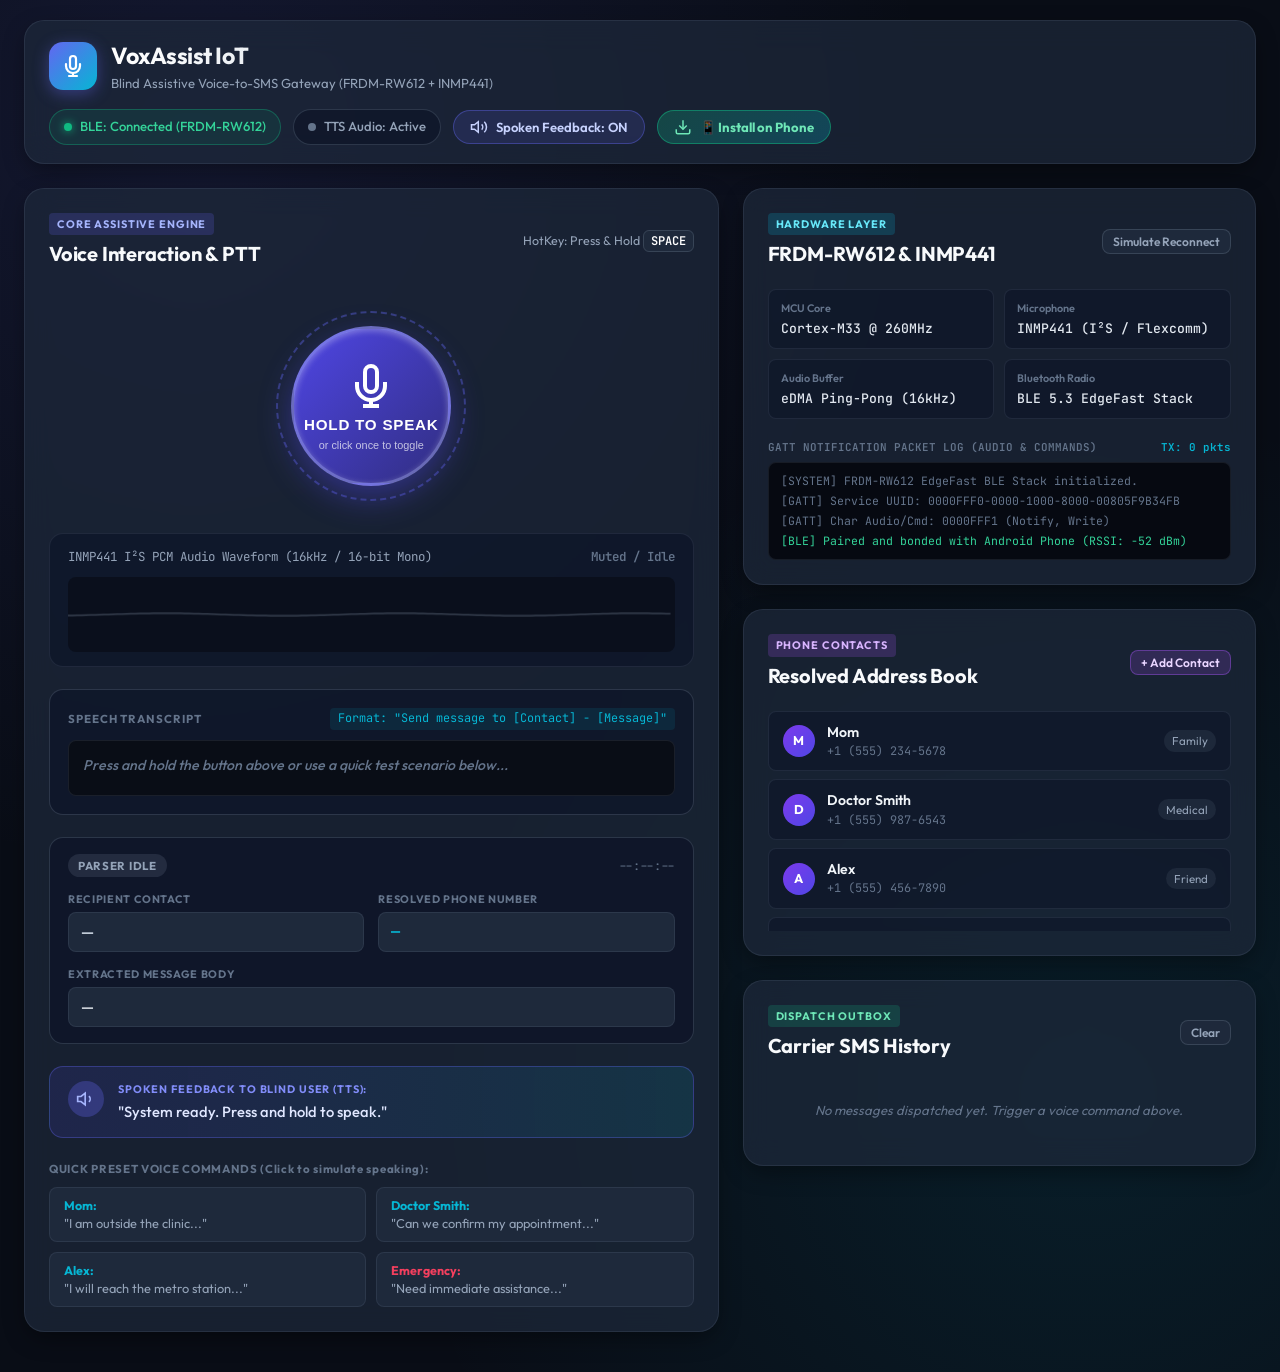
==== android/app/src/main/assets/index.html @ ccfe984b "Embed full interactive UI inside APK with WebView, setContentView and native SMS bridge" ====
<!DOCTYPE html>
<html lang="en">
<head>
  <meta charset="UTF-8">
  <meta name="viewport" content="width=device-width, initial-scale=1.0">
  <meta name="description" content="Assistive Voice-to-SMS Companion for Blind Users - FRDM-RW612 & INMP441 Microcontroller Bluetooth Interface Simulator">
  <title>VoxAssist - Voice to SMS Assistive Companion</title>
  <link rel="manifest" href="manifest.json">
  <meta name="theme-color" content="#4f46e5">
  <link rel="apple-touch-icon" href="icon-192.png">
  <link rel="preconnect" href="https://fonts.googleapis.com">
  <link rel="preconnect" href="https://fonts.gstatic.com" crossorigin>
  <link href="https://fonts.googleapis.com/css2?family=Outfit:wght@300;400;500;600;700;800&family=JetBrains+Mono:wght@400;500;600&display=swap" rel="stylesheet">
  <link rel="stylesheet" href="style.css">
</head>
<body>
  <div class="app-container">
    <!-- Top Navigation Header -->
    <header class="app-header">
      <div class="brand">
        <div class="brand-icon">
          <svg width="24" height="24" viewBox="0 0 24 24" fill="none" stroke="currentColor" stroke-width="2.2" stroke-linecap="round" stroke-linejoin="round">
            <path d="M12 2a3 3 0 0 0-3 3v7a3 3 0 0 0 6 0V5a3 3 0 0 0-3-3Z"/>
            <path d="M19 10v2a7 7 0 0 1-14 0v-2"/>
            <line x1="12" x2="12" y1="19" y2="22"/>
            <line x1="8" x2="16" y1="22" y2="22"/>
          </svg>
        </div>
        <div>
          <h1>VoxAssist IoT</h1>
          <p class="subtitle">Blind Assistive Voice-to-SMS Gateway (FRDM-RW612 + INMP441)</p>
        </div>
      </div>

      <!-- Live Connection Pills -->
      <div class="header-status-group">
        <div class="status-pill connected" id="bleStatusPill">
          <span class="status-dot"></span>
          <span class="status-label">BLE: Connected (FRDM-RW612)</span>
        </div>
        <div class="status-pill" id="ttsStatusPill">
          <span class="status-dot"></span>
          <span class="status-label">TTS Audio: Active</span>
        </div>
        <button class="settings-btn" id="ttsVoiceToggleBtn" title="Toggle Spoken Feedback Voice">
          <svg width="18" height="18" viewBox="0 0 24 24" fill="none" stroke="currentColor" stroke-width="2">
            <polygon points="11 5 6 9 2 9 2 15 6 15 11 19 11 5"/>
            <path d="M15.54 8.46a5 5 0 0 1 0 7.07"/>
            <path d="M19.07 4.93a10 10 0 0 1 0 14.14"/>
          </svg>
          <span id="ttsBtnText">Spoken Feedback: ON</span>
        </button>
        <button class="settings-btn install-btn" id="installPwaBtn" title="Install VoxAssist on your Phone">
          <svg width="18" height="18" viewBox="0 0 24 24" fill="none" stroke="currentColor" stroke-width="2">
            <path d="M21 15v4a2 2 0 0 1-2 2H5a2 2 0 0 1-2-2v-4"/>
            <polyline points="7 10 12 15 17 10"/>
            <line x1="12" y1="15" x2="12" y2="3"/>
          </svg>
          <span id="installBtnText">📱 Install on Phone</span>
        </button>
      </div>
    </header>

    <!-- Main Workspace Grid -->
    <main class="main-layout">
      <!-- Left Column: Core Voice Interaction & Accessibility Console -->
      <section class="panel voice-panel" aria-labelledby="voiceConsoleHeading">
        <div class="panel-header">
          <div class="panel-title-wrap">
            <span class="panel-badge">CORE ASSISTIVE ENGINE</span>
            <h2 id="voiceConsoleHeading">Voice Interaction & PTT</h2>
          </div>
          <span class="assistive-hint">HotKey: Press & Hold <kbd>SPACE</kbd></span>
        </div>

        <!-- Big Tactile Push-To-Talk Button -->
        <div class="ptt-container">
          <button id="pttButton" class="ptt-btn" aria-label="Push to Talk. Press and hold to speak your message command.">
            <div class="ptt-ring-pulse"></div>
            <div class="ptt-inner">
              <svg class="mic-icon" width="48" height="48" viewBox="0 0 24 24" fill="none" stroke="currentColor" stroke-width="2">
                <path d="M12 2a3 3 0 0 0-3 3v7a3 3 0 0 0 6 0V5a3 3 0 0 0-3-3Z"/>
                <path d="M19 10v2a7 7 0 0 1-14 0v-2"/>
                <line x1="12" x2="12" y1="19" y2="22"/>
                <line x1="8" x2="16" y1="22" y2="22"/>
              </svg>
              <span class="ptt-text" id="pttLabel">HOLD TO SPEAK</span>
              <span class="ptt-subtext" id="pttSubLabel">or click once to toggle</span>
            </div>
          </button>
        </div>

        <!-- Live Audio Waveform Canvas -->
        <div class="waveform-card">
          <div class="waveform-header">
            <span>INMP441 I²S PCM Audio Waveform (16kHz / 16-bit Mono)</span>
            <span class="level-indicator" id="micLevelLabel">0 dB</span>
          </div>
          <canvas id="waveformCanvas" width="540" height="90"></canvas>
        </div>

        <!-- Live Transcription & NLP Parser Box -->
        <div class="transcription-card">
          <div class="card-label-row">
            <span class="card-label">SPEECH TRANSCRIPT</span>
            <span class="format-rule">Format: "Send message to [Contact] - [Message]"</span>
          </div>
          <div class="transcript-display" id="transcriptDisplay" role="status" aria-live="polite">
            <p class="placeholder-text">Press and hold the button above or use a quick test scenario below...</p>
          </div>
        </div>

        <!-- Parsed Intent Result Card -->
        <div class="intent-card" id="intentCard">
          <div class="intent-header">
            <span class="intent-status-badge" id="intentStatusBadge">PARSER IDLE</span>
            <span class="timestamp" id="intentTime">--:--:--</span>
          </div>
          <div class="intent-grid">
            <div class="intent-item">
              <span class="intent-label">RECIPIENT CONTACT</span>
              <div class="intent-value" id="intentContact">—</div>
            </div>
            <div class="intent-item">
              <span class="intent-label">RESOLVED PHONE NUMBER</span>
              <div class="intent-value number" id="intentPhone">—</div>
            </div>
            <div class="intent-item full-width">
              <span class="intent-label">EXTRACTED MESSAGE BODY</span>
              <div class="intent-value message" id="intentMessage">—</div>
            </div>
          </div>
        </div>

        <!-- Spoken Feedback Announcement Banner -->
        <div class="speech-announcement-card" id="announcementCard">
          <div class="audio-feedback-icon">
            <svg width="20" height="20" viewBox="0 0 24 24" fill="none" stroke="currentColor" stroke-width="2">
              <polygon points="11 5 6 9 2 9 2 15 6 15 11 19 11 5"/>
              <path d="M15.54 8.46a5 5 0 0 1 0 7.07"/>
            </svg>
          </div>
          <div class="speech-text-wrap">
            <span class="speech-label">SPOKEN FEEDBACK TO BLIND USER (TTS):</span>
            <p class="speech-content" id="speechFeedbackText">"System ready. Press and hold to speak."</p>
          </div>
        </div>

        <!-- One-Click Preset Test Phrases for Instant Testing -->
        <div class="presets-section">
          <div class="presets-header">
            <span>QUICK PRESET VOICE COMMANDS (Click to simulate speaking):</span>
          </div>
          <div class="presets-grid">
            <button class="preset-btn" data-command="Send message to Mom - I am outside the clinic, please pick me up">
              <span class="preset-contact">Mom:</span>
              <span class="preset-msg">"I am outside the clinic..."</span>
            </button>
            <button class="preset-btn" data-command="Send message to Doctor Smith - Can we confirm my appointment for tomorrow at 3 PM">
              <span class="preset-contact">Doctor Smith:</span>
              <span class="preset-msg">"Can we confirm my appointment..."</span>
            </button>
            <button class="preset-btn" data-command="Send message to Alex - I will reach the metro station in ten minutes">
              <span class="preset-contact">Alex:</span>
              <span class="preset-msg">"I will reach the metro station..."</span>
            </button>
            <button class="preset-btn alert-preset" data-command="Send message to Emergency Services - Need immediate assistance at main gate">
              <span class="preset-contact">Emergency:</span>
              <span class="preset-msg">"Need immediate assistance..."</span>
            </button>
          </div>
        </div>
      </section>

      <!-- Right Column: Hardware Telemetry, Contacts & SMS Outbox -->
      <section class="side-layout">
        <!-- Hardware State: FRDM-RW612 + INMP441 + BLE -->
        <div class="panel hardware-panel">
          <div class="panel-header">
            <div class="panel-title-wrap">
              <span class="panel-badge cyan">HARDWARE LAYER</span>
              <h2>FRDM-RW612 & INMP441</h2>
            </div>
            <button class="small-outline-btn" id="reconnectBleBtn">Simulate Reconnect</button>
          </div>

          <div class="hw-spec-grid">
            <div class="spec-card">
              <span class="spec-label">MCU Core</span>
              <span class="spec-value">Cortex-M33 @ 260MHz</span>
            </div>
            <div class="spec-card">
              <span class="spec-label">Microphone</span>
              <span class="spec-value">INMP441 (I²S / Flexcomm)</span>
            </div>
            <div class="spec-card">
              <span class="spec-label">Audio Buffer</span>
              <span class="spec-value">eDMA Ping-Pong (16kHz)</span>
            </div>
            <div class="spec-card">
              <span class="spec-label">Bluetooth Radio</span>
              <span class="spec-value">BLE 5.3 EdgeFast Stack</span>
            </div>
          </div>

          <!-- BLE Live Packet Stream Terminal -->
          <div class="ble-terminal-wrap">
            <div class="terminal-header">
              <span>GATT NOTIFICATION PACKET LOG (AUDIO & COMMANDS)</span>
              <span class="tx-badge" id="txPktCount">TX: 0 pkts</span>
            </div>
            <div class="terminal-output" id="blePacketLog">
              <div class="log-line sys">[SYSTEM] FRDM-RW612 EdgeFast BLE Stack initialized.</div>
              <div class="log-line sys">[GATT] Service UUID: 0000FFF0-0000-1000-8000-00805F9B34FB</div>
              <div class="log-line sys">[GATT] Char Audio/Cmd: 0000FFF1 (Notify, Write)</div>
              <div class="log-line success">[BLE] Paired and bonded with Android Phone (RSSI: -52 dBm)</div>
            </div>
          </div>
        </div>

        <!-- Phone Contact Book (Address Book) -->
        <div class="panel contacts-panel">
          <div class="panel-header">
            <div class="panel-title-wrap">
              <span class="panel-badge purple">PHONE CONTACTS</span>
              <h2>Resolved Address Book</h2>
            </div>
            <button class="add-contact-btn" id="openAddContactBtn">+ Add Contact</button>
          </div>

          <div class="contacts-list" id="contactsList">
            <!-- Dynamically populated via app.js -->
          </div>
        </div>

        <!-- Sent SMS Outbox / Message History -->
        <div class="panel outbox-panel">
          <div class="panel-header">
            <div class="panel-title-wrap">
              <span class="panel-badge emerald">DISPATCH OUTBOX</span>
              <h2>Carrier SMS History</h2>
            </div>
            <button class="clear-btn" id="clearOutboxBtn">Clear</button>
          </div>

          <div class="outbox-list" id="outboxList">
            <p class="empty-state">No messages dispatched yet. Trigger a voice command above.</p>
          </div>
        </div>
      </section>
    </main>

    <!-- Modal: Add New Contact -->
    <div class="modal-backdrop" id="contactModalBackdrop" hidden>
      <div class="modal-card" role="dialog" aria-modal="true" aria-labelledby="modalTitle">
        <div class="modal-header">
          <h3 id="modalTitle">Add New Contact</h3>
          <button class="close-modal-btn" id="closeModalBtn" aria-label="Close dialog">&times;</button>
        </div>
        <form id="addContactForm">
          <div class="form-group">
            <label for="newContactName">Contact Name / Nickname</label>
            <input type="text" id="newContactName" placeholder="e.g. Sister, John, Caregiver" required>
          </div>
          <div class="form-group">
            <label for="newContactPhone">Mobile Phone Number</label>
            <input type="tel" id="newContactPhone" placeholder="+1 (555) 000-0000" required>
          </div>
          <div class="form-group">
            <label for="newContactRelation">Relationship / Note</label>
            <input type="text" id="newContactRelation" placeholder="e.g. Family, Doctor, Neighbor">
          </div>
          <div class="modal-actions">
            <button type="button" class="btn-secondary" id="cancelModalBtn">Cancel</button>
            <button type="submit" class="btn-primary">Save Contact</button>
          </div>
        </form>
      </div>
    </div>
  </div>

  <script src="app.js"></script>
</body>
</html>
---- android/app/src/main/assets/style.css ----
/* ==========================================================================
   VoxAssist - Assistive Voice-to-SMS Web Application & IoT Simulator
   Style System: High-contrast Dark Theme, Glassmorphism, Micro-Animations
   ========================================================================== */

:root {
  /* Color Palette */
  --bg-primary: #090d16;
  --bg-secondary: #0f172a;
  --bg-surface: #1e293b;
  --bg-surface-elevated: #283548;
  --bg-glass: rgba(30, 41, 59, 0.72);
  --bg-glass-card: rgba(15, 23, 42, 0.78);

  --border-subtle: rgba(148, 163, 184, 0.12);
  --border-medium: rgba(148, 163, 184, 0.22);
  --border-focus: rgba(99, 102, 241, 0.6);

  /* Accent Colors */
  --accent-primary: #6366f1; /* Indigo */
  --accent-primary-hover: #4f46e5;
  --accent-cyan: #06b6d4;
  --accent-cyan-glow: rgba(6, 182, 212, 0.35);
  --accent-emerald: #10b981;
  --accent-emerald-glow: rgba(16, 185, 129, 0.35);
  --accent-rose: #f43f5e;
  --accent-rose-glow: rgba(244, 63, 94, 0.4);
  --accent-amber: #f59e0b;
  --accent-purple: #a855f7;

  /* Typography Colors */
  --text-main: #f8fafc;
  --text-secondary: #94a3b8;
  --text-muted: #64748b;
  --text-highlight: #ffffff;

  /* Shadows */
  --shadow-sm: 0 2px 8px rgba(0, 0, 0, 0.3);
  --shadow-md: 0 8px 24px -4px rgba(0, 0, 0, 0.45);
  --shadow-glow: 0 0 35px rgba(99, 102, 241, 0.3);

  /* Fonts */
  --font-main: 'Outfit', -apple-system, BlinkMacSystemFont, 'Segoe UI', Roboto, sans-serif;
  --font-mono: 'JetBrains Mono', 'Fira Code', monospace;

  /* Layout */
  --radius-sm: 8px;
  --radius-md: 14px;
  --radius-lg: 20px;
  --radius-full: 9999px;
  --transition: all 0.22s cubic-bezier(0.16, 1, 0.3, 1);
}

/* Reset & Box Sizing */
*, *::before, *::after {
  box-sizing: border-box;
  margin: 0;
  padding: 0;
}

body {
  font-family: var(--font-main);
  background: var(--bg-primary);
  background-image: 
    radial-gradient(circle at 15% 10%, rgba(99, 102, 241, 0.12) 0%, transparent 45%),
    radial-gradient(circle at 85% 80%, rgba(6, 182, 212, 0.1) 0%, transparent 45%);
  color: var(--text-main);
  min-height: 100vh;
  line-height: 1.5;
  -webkit-font-smoothing: antialiased;
  overflow-x: hidden;
}

/* App Wrapper */
.app-container {
  max-width: 1440px;
  margin: 0 auto;
  padding: 20px 24px 40px;
  display: flex;
  flex-direction: column;
  gap: 24px;
}

/* ==========================================================================
   Header Component
   ========================================================================== */
.app-header {
  display: flex;
  align-items: center;
  justify-content: space-between;
  padding: 18px 24px;
  background: var(--bg-glass);
  backdrop-filter: blur(16px);
  -webkit-backdrop-filter: blur(16px);
  border: 1px solid var(--border-subtle);
  border-radius: var(--radius-lg);
  box-shadow: var(--shadow-md);
  flex-wrap: wrap;
  gap: 16px;
}

.brand {
  display: flex;
  align-items: center;
  gap: 14px;
}

.brand-icon {
  width: 48px;
  height: 48px;
  background: linear-gradient(135deg, var(--accent-primary), var(--accent-cyan));
  border-radius: 14px;
  display: flex;
  align-items: center;
  justify-content: center;
  color: #fff;
  box-shadow: 0 4px 16px rgba(99, 102, 241, 0.4);
}

.brand h1 {
  font-size: 1.45rem;
  font-weight: 700;
  letter-spacing: -0.02em;
  background: linear-gradient(90deg, #ffffff, #cbd5e1);
  -webkit-background-clip: text;
  -webkit-text-fill-color: transparent;
}

.brand .subtitle {
  font-size: 0.82rem;
  color: var(--text-secondary);
  font-weight: 400;
}

.header-status-group {
  display: flex;
  align-items: center;
  gap: 12px;
  flex-wrap: wrap;
}

.status-pill {
  display: flex;
  align-items: center;
  gap: 8px;
  padding: 7px 14px;
  background: rgba(15, 23, 42, 0.8);
  border: 1px solid var(--border-medium);
  border-radius: var(--radius-full);
  font-size: 0.82rem;
  font-weight: 500;
  color: var(--text-secondary);
}

.status-pill.connected {
  border-color: rgba(16, 185, 129, 0.35);
  background: rgba(16, 185, 129, 0.1);
  color: #34d399;
}

.status-dot {
  width: 8px;
  height: 8px;
  border-radius: 50%;
  background: var(--text-muted);
}

.status-pill.connected .status-dot {
  background: var(--accent-emerald);
  box-shadow: 0 0 8px var(--accent-emerald);
  animation: pulse-dot 2s infinite;
}

@keyframes pulse-dot {
  0%, 100% { opacity: 1; transform: scale(1); }
  50% { opacity: 0.5; transform: scale(0.85); }
}

.settings-btn {
  display: flex;
  align-items: center;
  gap: 8px;
  background: rgba(99, 102, 241, 0.15);
  border: 1px solid rgba(99, 102, 241, 0.4);
  color: #c7d2fe;
  padding: 7px 16px;
  border-radius: var(--radius-full);
  font-size: 0.82rem;
  font-family: inherit;
  font-weight: 600;
  cursor: pointer;
  transition: var(--transition);
}

.settings-btn:hover {
  background: rgba(99, 102, 241, 0.28);
  transform: translateY(-1px);
}

.install-btn {
  background: linear-gradient(135deg, rgba(16, 185, 129, 0.25), rgba(6, 182, 212, 0.25));
  border-color: rgba(16, 185, 129, 0.5);
  color: #6ee7b7;
  font-weight: 700;
}

.install-btn:hover {
  background: linear-gradient(135deg, rgba(16, 185, 129, 0.4), rgba(6, 182, 212, 0.4));
  box-shadow: 0 0 16px rgba(16, 185, 129, 0.4);
  color: #fff;
}

/* ==========================================================================
   Main Grid Layout
   ========================================================================== */
.main-layout {
  display: grid;
  grid-template-columns: 1.15fr 0.85fr;
  gap: 24px;
}

@media (max-width: 1040px) {
  .main-layout {
    grid-template-columns: 1fr;
  }
}

/* Panel Containers */
.panel {
  background: var(--bg-glass);
  backdrop-filter: blur(14px);
  -webkit-backdrop-filter: blur(14px);
  border: 1px solid var(--border-subtle);
  border-radius: var(--radius-lg);
  padding: 24px;
  display: flex;
  flex-direction: column;
  gap: 20px;
  box-shadow: var(--shadow-md);
  transition: var(--transition);
}

.panel:hover {
  border-color: var(--border-medium);
}

.panel-header {
  display: flex;
  align-items: center;
  justify-content: space-between;
  flex-wrap: wrap;
  gap: 10px;
}

.panel-title-wrap {
  display: flex;
  flex-direction: column;
  gap: 4px;
}

.panel-badge {
  font-size: 0.68rem;
  font-weight: 700;
  letter-spacing: 0.08em;
  padding: 3px 8px;
  border-radius: 4px;
  background: rgba(99, 102, 241, 0.2);
  color: #a5b4fc;
  width: fit-content;
}

.panel-badge.cyan {
  background: rgba(6, 182, 212, 0.2);
  color: #67e8f9;
}

.panel-badge.purple {
  background: rgba(168, 85, 247, 0.2);
  color: #d8b4fe;
}

.panel-badge.emerald {
  background: rgba(16, 185, 129, 0.2);
  color: #6ee7b7;
}

.panel-header h2 {
  font-size: 1.25rem;
  font-weight: 700;
  letter-spacing: -0.01em;
}

.assistive-hint {
  font-size: 0.78rem;
  color: var(--text-secondary);
}

.assistive-hint kbd {
  background: var(--bg-surface);
  border: 1px solid var(--border-medium);
  padding: 2px 7px;
  border-radius: 6px;
  font-family: var(--font-mono);
  font-size: 0.75rem;
  color: #fff;
  font-weight: 600;
}

/* ==========================================================================
   Voice Interaction Section & Big PTT Button
   ========================================================================== */
.voice-panel {
  display: flex;
  flex-direction: column;
  gap: 22px;
}

.ptt-container {
  display: flex;
  justify-content: center;
  align-items: center;
  padding: 20px 0 10px;
}

.ptt-btn {
  position: relative;
  width: 190px;
  height: 190px;
  border-radius: 50%;
  border: none;
  background: none;
  cursor: pointer;
  outline: none;
  display: flex;
  align-items: center;
  justify-content: center;
  transition: transform 0.2s cubic-bezier(0.34, 1.56, 0.64, 1);
  user-select: none;
  -webkit-tap-highlight-color: transparent;
}

.ptt-inner {
  width: 160px;
  height: 160px;
  border-radius: 50%;
  background: linear-gradient(135deg, #4f46e5 0%, #312e81 100%);
  display: flex;
  flex-direction: column;
  align-items: center;
  justify-content: center;
  gap: 6px;
  color: #fff;
  box-shadow: 0 12px 32px rgba(79, 70, 229, 0.45), inset 0 2px 6px rgba(255, 255, 255, 0.3);
  border: 3px solid rgba(199, 210, 254, 0.35);
  transition: all 0.25s ease;
  z-index: 2;
}

.ptt-ring-pulse {
  position: absolute;
  top: 0;
  left: 0;
  width: 100%;
  height: 100%;
  border-radius: 50%;
  border: 2px dashed rgba(99, 102, 241, 0.4);
  transition: all 0.3s ease;
  z-index: 1;
}

.ptt-btn:hover .ptt-inner {
  transform: scale(1.04);
  box-shadow: 0 16px 40px rgba(99, 102, 241, 0.6), inset 0 2px 8px rgba(255, 255, 255, 0.4);
  border-color: rgba(199, 210, 254, 0.7);
}

.ptt-btn:active .ptt-inner,
.ptt-btn.recording .ptt-inner {
  transform: scale(0.96);
  background: linear-gradient(135deg, #e11d48 0%, #881337 100%);
  box-shadow: 0 0 45px rgba(225, 29, 72, 0.7), inset 0 2px 6px rgba(255, 255, 255, 0.3);
  border-color: #fda4af;
}

.ptt-btn.recording .ptt-ring-pulse {
  border-color: #f43f5e;
  animation: ptt-pulse 1.2s infinite ease-out;
}

@keyframes ptt-pulse {
  0% { transform: scale(0.9); opacity: 1; border-width: 4px; }
  100% { transform: scale(1.35); opacity: 0; border-width: 1px; }
}

.ptt-text {
  font-weight: 800;
  font-size: 0.95rem;
  letter-spacing: 0.05em;
}

.ptt-subtext {
  font-size: 0.68rem;
  color: rgba(255, 255, 255, 0.7);
}

/* ==========================================================================
   Waveform Canvas Display
   ========================================================================== */
.waveform-card {
  background: var(--bg-glass-card);
  border: 1px solid var(--border-subtle);
  border-radius: var(--radius-md);
  padding: 14px 18px;
  display: flex;
  flex-direction: column;
  gap: 10px;
}

.waveform-header {
  display: flex;
  align-items: center;
  justify-content: space-between;
  font-size: 0.78rem;
  color: var(--text-secondary);
  font-family: var(--font-mono);
}

.level-indicator {
  color: var(--accent-cyan);
  font-weight: 600;
}

#waveformCanvas {
  width: 100%;
  height: 75px;
  border-radius: var(--radius-sm);
  background: rgba(10, 15, 26, 0.85);
  display: block;
}

/* ==========================================================================
   Transcription & Parsed Intent
   ========================================================================== */
.transcription-card {
  background: var(--bg-glass-card);
  border: 1px solid var(--border-medium);
  border-radius: var(--radius-md);
  padding: 18px;
  display: flex;
  flex-direction: column;
  gap: 10px;
}

.card-label-row {
  display: flex;
  justify-content: space-between;
  align-items: center;
  flex-wrap: wrap;
  gap: 8px;
}

.card-label {
  font-size: 0.72rem;
  font-weight: 700;
  letter-spacing: 0.08em;
  color: var(--text-muted);
}

.format-rule {
  font-size: 0.74rem;
  font-family: var(--font-mono);
  color: var(--accent-cyan);
  background: rgba(6, 182, 212, 0.1);
  padding: 2px 8px;
  border-radius: 4px;
}

.transcript-display {
  min-height: 56px;
  background: var(--bg-primary);
  border: 1px solid var(--border-subtle);
  border-radius: var(--radius-sm);
  padding: 14px;
  font-size: 1.05rem;
  line-height: 1.45;
  color: var(--text-highlight);
  font-weight: 500;
  transition: var(--transition);
}

.transcript-display.live {
  border-color: var(--accent-primary);
  box-shadow: 0 0 15px rgba(99, 102, 241, 0.25);
}

.placeholder-text {
  color: var(--text-muted);
  font-size: 0.88rem;
  font-style: italic;
}

/* Intent Extraction Card */
.intent-card {
  background: rgba(15, 23, 42, 0.9);
  border: 1px solid var(--border-medium);
  border-radius: var(--radius-md);
  padding: 16px 18px;
  display: flex;
  flex-direction: column;
  gap: 14px;
}

.intent-header {
  display: flex;
  justify-content: space-between;
  align-items: center;
}

.intent-status-badge {
  font-size: 0.72rem;
  font-weight: 700;
  letter-spacing: 0.06em;
  padding: 3px 10px;
  border-radius: var(--radius-full);
  background: rgba(148, 163, 184, 0.15);
  color: var(--text-secondary);
}

.intent-status-badge.parsed {
  background: rgba(16, 185, 129, 0.2);
  color: #34d399;
}

.intent-status-badge.failed {
  background: rgba(244, 63, 94, 0.2);
  color: #fb7185;
}

.timestamp {
  font-family: var(--font-mono);
  font-size: 0.75rem;
  color: var(--text-muted);
}

.intent-grid {
  display: grid;
  grid-template-columns: 1fr 1fr;
  gap: 14px;
}

.intent-item {
  display: flex;
  flex-direction: column;
  gap: 4px;
}

.intent-item.full-width {
  grid-column: 1 / -1;
}

.intent-label {
  font-size: 0.68rem;
  font-weight: 700;
  letter-spacing: 0.06em;
  color: var(--text-muted);
}

.intent-value {
  font-size: 0.95rem;
  font-weight: 600;
  color: #cbd5e1;
  background: var(--bg-surface);
  padding: 8px 12px;
  border-radius: var(--radius-sm);
  border: 1px solid var(--border-subtle);
  min-height: 38px;
  display: flex;
  align-items: center;
}

.intent-value.number {
  font-family: var(--font-mono);
  color: var(--accent-cyan);
}

.intent-value.message {
  color: #f1f5f9;
  font-weight: 500;
}

/* ==========================================================================
   Spoken Feedback Banner (Accessibility Voice Output)
   ========================================================================== */
.speech-announcement-card {
  display: flex;
  align-items: flex-start;
  gap: 14px;
  background: linear-gradient(90deg, rgba(79, 70, 229, 0.15), rgba(6, 182, 212, 0.12));
  border: 1px solid rgba(99, 102, 241, 0.35);
  border-radius: var(--radius-md);
  padding: 14px 18px;
}

.audio-feedback-icon {
  width: 36px;
  height: 36px;
  border-radius: 50%;
  background: rgba(99, 102, 241, 0.3);
  display: flex;
  align-items: center;
  justify-content: center;
  color: #a5b4fc;
  flex-shrink: 0;
}

.speech-text-wrap {
  display: flex;
  flex-direction: column;
  gap: 3px;
}

.speech-label {
  font-size: 0.68rem;
  font-weight: 700;
  letter-spacing: 0.08em;
  color: #818cf8;
}

.speech-content {
  font-size: 0.92rem;
  font-weight: 500;
  color: #e0e7ff;
}

/* ==========================================================================
   Quick Presets for Fast Testing
   ========================================================================== */
.presets-section {
  display: flex;
  flex-direction: column;
  gap: 10px;
}

.presets-header {
  font-size: 0.72rem;
  font-weight: 700;
  letter-spacing: 0.06em;
  color: var(--text-muted);
}

.presets-grid {
  display: grid;
  grid-template-columns: 1fr 1fr;
  gap: 10px;
}

@media (max-width: 600px) {
  .presets-grid {
    grid-template-columns: 1fr;
  }
}

.preset-btn {
  background: var(--bg-surface);
  border: 1px solid var(--border-subtle);
  border-radius: var(--radius-sm);
  padding: 10px 14px;
  text-align: left;
  cursor: pointer;
  display: flex;
  flex-direction: column;
  gap: 2px;
  transition: var(--transition);
  font-family: inherit;
}

.preset-btn:hover {
  background: var(--bg-surface-elevated);
  border-color: var(--accent-primary);
  transform: translateY(-2px);
  box-shadow: 0 4px 12px rgba(0, 0, 0, 0.3);
}

.preset-contact {
  font-size: 0.78rem;
  font-weight: 700;
  color: var(--accent-cyan);
}

.preset-msg {
  font-size: 0.8rem;
  color: var(--text-secondary);
  white-space: nowrap;
  overflow: hidden;
  text-overflow: ellipsis;
}

.preset-btn.alert-preset:hover {
  border-color: var(--accent-rose);
}

.preset-btn.alert-preset .preset-contact {
  color: var(--accent-rose);
}

/* ==========================================================================
   Right Column (Side Layout: Hardware, Contacts, Outbox)
   ========================================================================== */
.side-layout {
  display: flex;
  flex-direction: column;
  gap: 24px;
}

/* Hardware Telemetry Panel */
.hw-spec-grid {
  display: grid;
  grid-template-columns: repeat(2, 1fr);
  gap: 10px;
}

.spec-card {
  background: rgba(15, 23, 42, 0.75);
  border: 1px solid var(--border-subtle);
  border-radius: var(--radius-sm);
  padding: 10px 12px;
  display: flex;
  flex-direction: column;
  gap: 2px;
}

.spec-label {
  font-size: 0.68rem;
  font-weight: 600;
  color: var(--text-muted);
}

.spec-value {
  font-size: 0.82rem;
  font-family: var(--font-mono);
  color: #e2e8f0;
  font-weight: 500;
}

/* BLE Packet Terminal */
.ble-terminal-wrap {
  display: flex;
  flex-direction: column;
  gap: 6px;
}

.terminal-header {
  display: flex;
  justify-content: space-between;
  align-items: center;
  font-size: 0.68rem;
  font-family: var(--font-mono);
  color: var(--text-muted);
  font-weight: 600;
}

.tx-badge {
  color: var(--accent-cyan);
}

.terminal-output {
  background: #060911;
  border: 1px solid var(--border-subtle);
  border-radius: var(--radius-sm);
  padding: 10px 12px;
  font-family: var(--font-mono);
  font-size: 0.72rem;
  max-height: 120px;
  overflow-y: auto;
  display: flex;
  flex-direction: column;
  gap: 4px;
}

.log-line {
  color: #94a3b8;
  line-height: 1.4;
}

.log-line.sys {
  color: #64748b;
}

.log-line.success {
  color: #34d399;
}

.log-line.tx {
  color: #38bdf8;
}

.log-line.err {
  color: #fb7185;
}

/* Buttons inside headers */
.small-outline-btn,
.add-contact-btn,
.clear-btn {
  background: var(--bg-surface);
  border: 1px solid var(--border-medium);
  color: var(--text-secondary);
  font-size: 0.75rem;
  font-weight: 600;
  padding: 4px 10px;
  border-radius: var(--radius-sm);
  cursor: pointer;
  font-family: inherit;
  transition: var(--transition);
}

.small-outline-btn:hover,
.clear-btn:hover {
  background: var(--bg-surface-elevated);
  color: #fff;
  border-color: var(--text-muted);
}

.add-contact-btn {
  background: rgba(168, 85, 247, 0.18);
  border-color: rgba(168, 85, 247, 0.4);
  color: #e9d5ff;
}

.add-contact-btn:hover {
  background: rgba(168, 85, 247, 0.32);
}

/* Contacts Panel */
.contacts-list {
  display: flex;
  flex-direction: column;
  gap: 8px;
  max-height: 220px;
  overflow-y: auto;
}

.contact-item {
  display: flex;
  align-items: center;
  justify-content: space-between;
  padding: 10px 14px;
  background: rgba(15, 23, 42, 0.7);
  border: 1px solid var(--border-subtle);
  border-radius: var(--radius-sm);
  transition: var(--transition);
  cursor: pointer;
}

.contact-item:hover {
  background: var(--bg-surface);
  border-color: var(--accent-purple);
  transform: translateX(3px);
}

.contact-info-wrap {
  display: flex;
  align-items: center;
  gap: 12px;
}

.contact-avatar {
  width: 32px;
  height: 32px;
  border-radius: 50%;
  background: linear-gradient(135deg, #7c3aed, #4f46e5);
  display: flex;
  align-items: center;
  justify-content: center;
  font-weight: 700;
  font-size: 0.8rem;
  color: #fff;
}

.contact-meta {
  display: flex;
  flex-direction: column;
}

.contact-name {
  font-size: 0.88rem;
  font-weight: 600;
  color: #f1f5f9;
}

.contact-phone {
  font-size: 0.74rem;
  font-family: var(--font-mono);
  color: var(--text-muted);
}

.contact-relation {
  font-size: 0.72rem;
  padding: 2px 8px;
  border-radius: var(--radius-full);
  background: rgba(148, 163, 184, 0.1);
  color: var(--text-secondary);
}

/* Outbox / Sent SMS History */
.outbox-list {
  display: flex;
  flex-direction: column;
  gap: 10px;
  max-height: 250px;
  overflow-y: auto;
}

.empty-state {
  font-size: 0.82rem;
  color: var(--text-muted);
  text-align: center;
  padding: 20px 0;
  font-style: italic;
}

.outbox-item {
  background: rgba(15, 23, 42, 0.8);
  border-left: 3px solid var(--accent-emerald);
  border-top: 1px solid var(--border-subtle);
  border-right: 1px solid var(--border-subtle);
  border-bottom: 1px solid var(--border-subtle);
  border-radius: 0 var(--radius-sm) var(--radius-sm) 0;
  padding: 12px 14px;
  display: flex;
  flex-direction: column;
  gap: 6px;
  animation: slide-in 0.3s ease-out;
}

@keyframes slide-in {
  from { opacity: 0; transform: translateY(-8px); }
  to { opacity: 1; transform: translateY(0); }
}

.outbox-header {
  display: flex;
  justify-content: space-between;
  align-items: center;
  font-size: 0.75rem;
}

.outbox-recipient {
  font-weight: 700;
  color: #34d399;
}

.outbox-time {
  font-family: var(--font-mono);
  color: var(--text-muted);
}

.outbox-body {
  font-size: 0.85rem;
  color: #e2e8f0;
}

.outbox-footer {
  display: flex;
  justify-content: space-between;
  align-items: center;
  font-size: 0.7rem;
  color: var(--text-muted);
  padding-top: 4px;
  border-top: 1px dashed var(--border-subtle);
}

.speak-sms-btn {
  background: none;
  border: none;
  color: var(--accent-cyan);
  cursor: pointer;
  font-size: 0.72rem;
  font-weight: 600;
  font-family: inherit;
  display: flex;
  align-items: center;
  gap: 4px;
}

.speak-sms-btn:hover {
  text-decoration: underline;
}

/* ==========================================================================
   Modal Dialog: Add Contact
   ========================================================================== */
.modal-backdrop {
  position: fixed;
  inset: 0;
  background: rgba(0, 0, 0, 0.75);
  backdrop-filter: blur(8px);
  display: flex;
  align-items: center;
  justify-content: center;
  padding: 20px;
  z-index: 1000;
}

.modal-backdrop[hidden] {
  display: none;
}

.modal-card {
  background: var(--bg-surface);
  border: 1px solid var(--border-medium);
  border-radius: var(--radius-md);
  width: 100%;
  max-width: 440px;
  padding: 24px;
  display: flex;
  flex-direction: column;
  gap: 18px;
  box-shadow: 0 20px 50px rgba(0, 0, 0, 0.6);
  animation: modal-pop 0.22s cubic-bezier(0.16, 1, 0.3, 1);
}

@keyframes modal-pop {
  from { opacity: 0; transform: scale(0.94); }
  to { opacity: 1; transform: scale(1); }
}

.modal-header {
  display: flex;
  justify-content: space-between;
  align-items: center;
}

.modal-header h3 {
  font-size: 1.15rem;
  font-weight: 700;
}

.close-modal-btn {
  background: none;
  border: none;
  font-size: 1.4rem;
  color: var(--text-muted);
  cursor: pointer;
  line-height: 1;
}

.close-modal-btn:hover {
  color: #fff;
}

#addContactForm {
  display: flex;
  flex-direction: column;
  gap: 14px;
}

.form-group {
  display: flex;
  flex-direction: column;
  gap: 6px;
}

.form-group label {
  font-size: 0.78rem;
  font-weight: 600;
  color: var(--text-secondary);
}

.form-group input {
  background: var(--bg-primary);
  border: 1px solid var(--border-medium);
  border-radius: var(--radius-sm);
  padding: 10px 12px;
  color: #fff;
  font-family: inherit;
  font-size: 0.9rem;
  outline: none;
  transition: var(--transition);
}

.form-group input:focus {
  border-color: var(--accent-primary);
  box-shadow: 0 0 10px rgba(99, 102, 241, 0.3);
}

.modal-actions {
  display: flex;
  justify-content: flex-end;
  gap: 10px;
  padding-top: 8px;
}

.btn-secondary {
  background: var(--bg-surface-elevated);
  border: 1px solid var(--border-medium);
  color: var(--text-secondary);
  padding: 8px 16px;
  border-radius: var(--radius-sm);
  font-weight: 600;
  cursor: pointer;
  font-family: inherit;
}

.btn-primary {
  background: var(--accent-primary);
  border: none;
  color: #fff;
  padding: 8px 18px;
  border-radius: var(--radius-sm);
  font-weight: 600;
  cursor: pointer;
  font-family: inherit;
  transition: var(--transition);
}

.btn-primary:hover {
  background: var(--accent-primary-hover);
}

/* Scrollbars */
::-webkit-scrollbar {
  width: 6px;
  height: 6px;
}

::-webkit-scrollbar-track {
  background: rgba(15, 23, 42, 0.5);
}

::-webkit-scrollbar-thumb {
  background: rgba(148, 163, 184, 0.25);
  border-radius: 4px;
}

::-webkit-scrollbar-thumb:hover {
  background: rgba(148, 163, 184, 0.4);
}
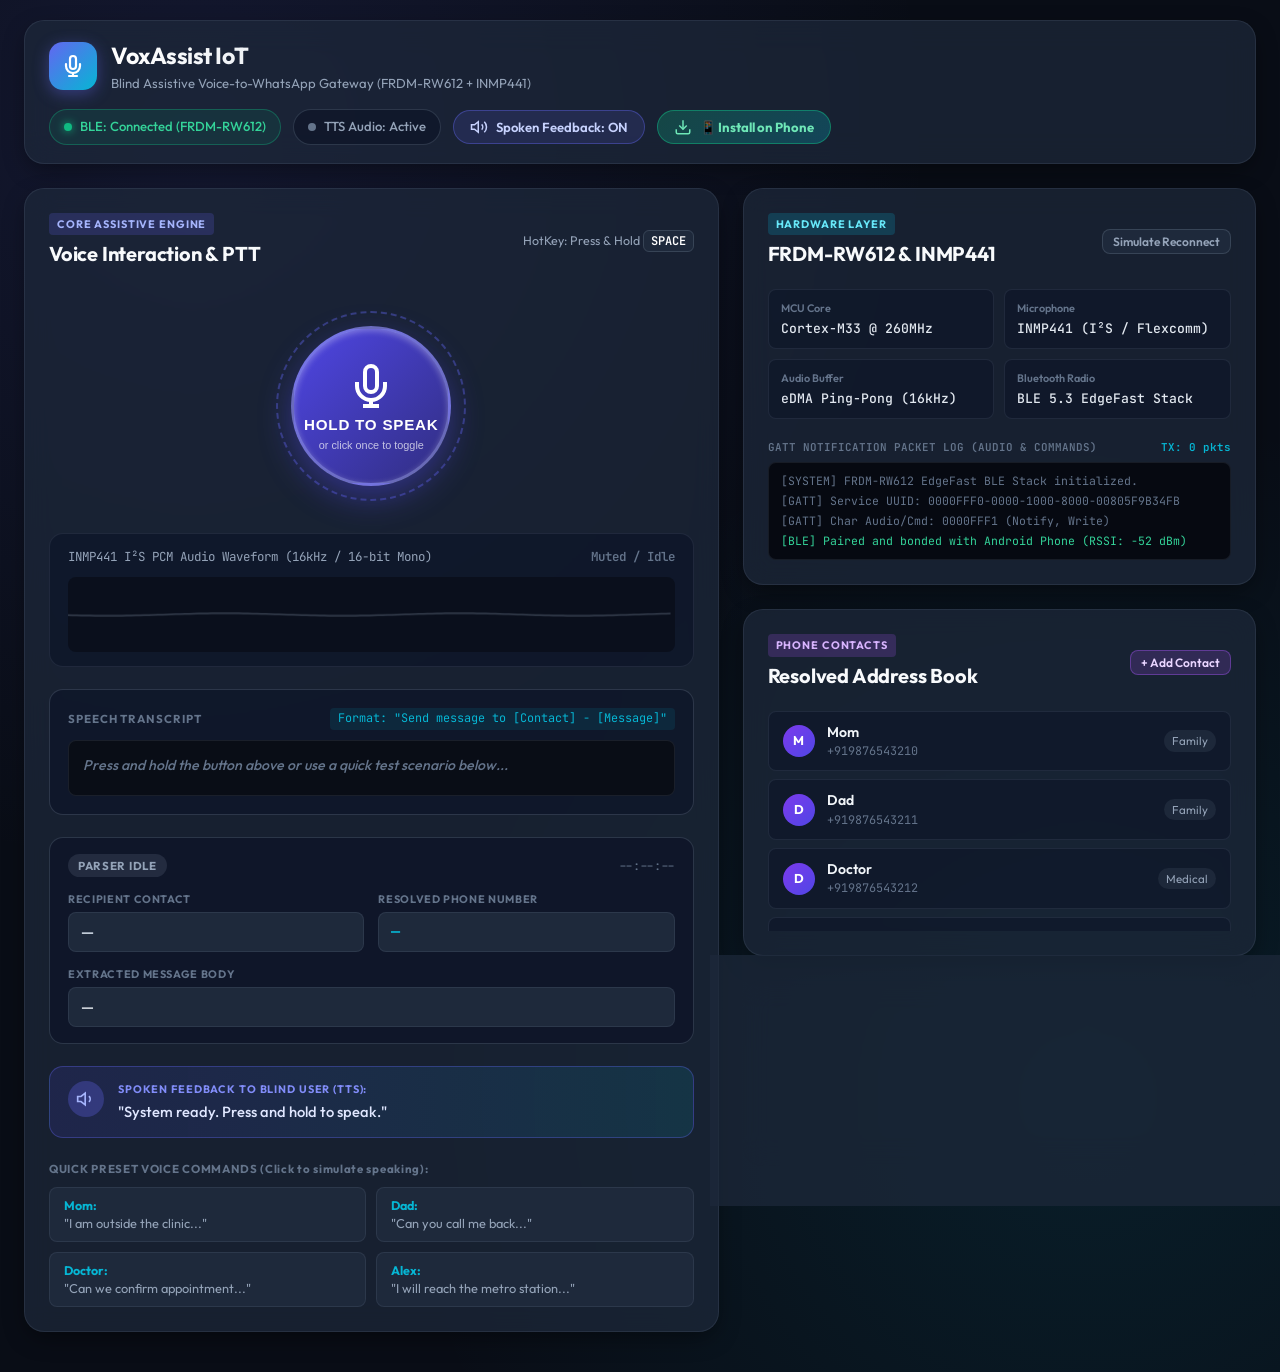
==== commit 5f93664e: "Convert entire app from SMS to WhatsApp: zero carrier costs, direct WhatsApp dispatch, and full phon" ====
--- a/android/app/src/main/assets/index.html
+++ b/android/app/src/main/assets/index.html
@@ -3,8 +3,8 @@
 <head>
   <meta charset="UTF-8">
   <meta name="viewport" content="width=device-width, initial-scale=1.0">
-  <meta name="description" content="Assistive Voice-to-SMS Companion for Blind Users - FRDM-RW612 & INMP441 Microcontroller Bluetooth Interface Simulator">
-  <title>VoxAssist - Voice to SMS Assistive Companion</title>
+  <meta name="description" content="Assistive Voice-to-WhatsApp Companion for Blind Users - FRDM-RW612 & INMP441 Microcontroller Bluetooth Interface">
+  <title>VoxAssist - Voice to WhatsApp Assistive Companion</title>
   <link rel="manifest" href="manifest.json">
   <meta name="theme-color" content="#4f46e5">
   <link rel="apple-touch-icon" href="icon-192.png">
@@ -28,7 +28,7 @@
         </div>
         <div>
           <h1>VoxAssist IoT</h1>
-          <p class="subtitle">Blind Assistive Voice-to-SMS Gateway (FRDM-RW612 + INMP441)</p>
+          <p class="subtitle">Blind Assistive Voice-to-WhatsApp Gateway (FRDM-RW612 + INMP441)</p>
         </div>
       </div>
 
@@ -156,17 +156,17 @@
               <span class="preset-contact">Mom:</span>
               <span class="preset-msg">"I am outside the clinic..."</span>
             </button>
-            <button class="preset-btn" data-command="Send message to Doctor Smith - Can we confirm my appointment for tomorrow at 3 PM">
-              <span class="preset-contact">Doctor Smith:</span>
-              <span class="preset-msg">"Can we confirm my appointment..."</span>
+            <button class="preset-btn" data-command="Send message to Dad - Can you call me back when you are free">
+              <span class="preset-contact">Dad:</span>
+              <span class="preset-msg">"Can you call me back..."</span>
+            </button>
+            <button class="preset-btn" data-command="Send message to Doctor - Can we confirm my appointment for tomorrow">
+              <span class="preset-contact">Doctor:</span>
+              <span class="preset-msg">"Can we confirm appointment..."</span>
             </button>
             <button class="preset-btn" data-command="Send message to Alex - I will reach the metro station in ten minutes">
               <span class="preset-contact">Alex:</span>
               <span class="preset-msg">"I will reach the metro station..."</span>
-            </button>
-            <button class="preset-btn alert-preset" data-command="Send message to Emergency Services - Need immediate assistance at main gate">
-              <span class="preset-contact">Emergency:</span>
-              <span class="preset-msg">"Need immediate assistance..."</span>
             </button>
           </div>
         </div>
@@ -238,13 +238,13 @@
           <div class="panel-header">
             <div class="panel-title-wrap">
               <span class="panel-badge emerald">DISPATCH OUTBOX</span>
-              <h2>Carrier SMS History</h2>
+              <h2>WhatsApp Message History</h2>
             </div>
             <button class="clear-btn" id="clearOutboxBtn">Clear</button>
           </div>
 
           <div class="outbox-list" id="outboxList">
-            <p class="empty-state">No messages dispatched yet. Trigger a voice command above.</p>
+            <p class="empty-state">No WhatsApp messages dispatched yet. Trigger a voice command above.</p>
           </div>
         </div>
       </section>
@@ -263,8 +263,8 @@
             <input type="text" id="newContactName" placeholder="e.g. Sister, John, Caregiver" required>
           </div>
           <div class="form-group">
-            <label for="newContactPhone">Mobile Phone Number</label>
-            <input type="tel" id="newContactPhone" placeholder="+1 (555) 000-0000" required>
+            <label for="newContactPhone">Mobile Phone Number (WhatsApp)</label>
+            <input type="tel" id="newContactPhone" placeholder="e.g. 9876543210 or +919876543210" required>
           </div>
           <div class="form-group">
             <label for="newContactRelation">Relationship / Note</label>
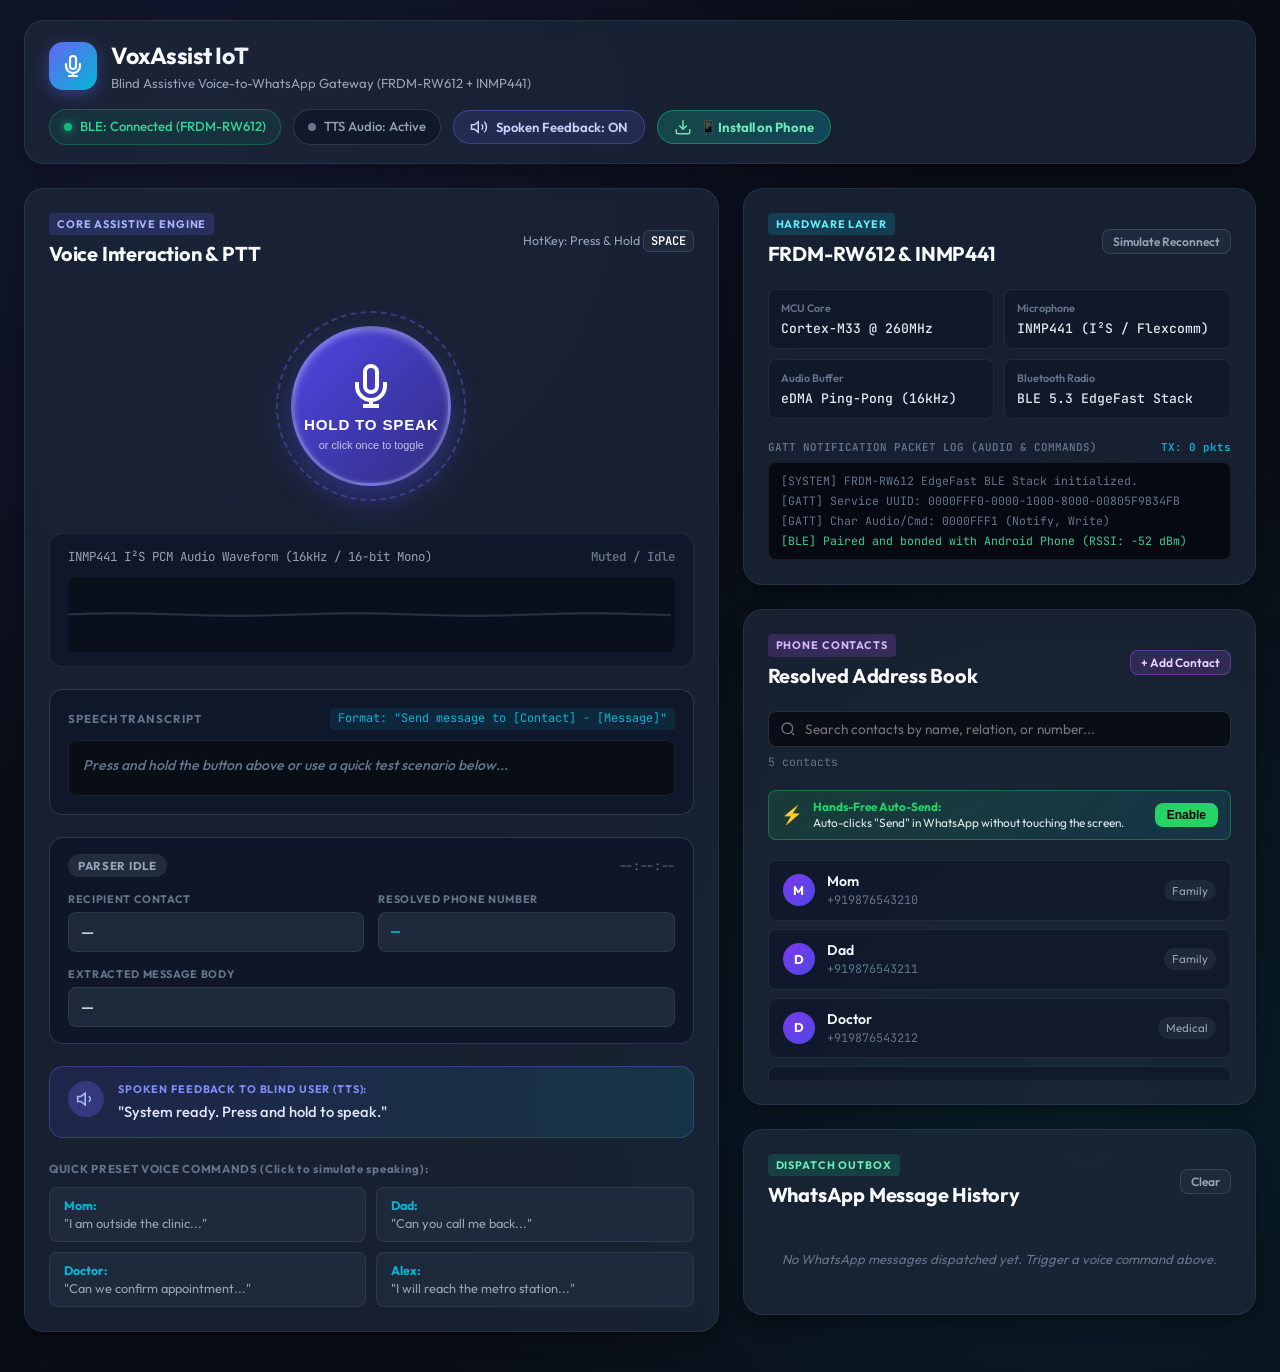
==== commit 955f0298: "Add contact search bar and WhatsApp hands-free auto-send AccessibilityService (zero clicks required)" ====
--- a/android/app/src/main/assets/index.html
+++ b/android/app/src/main/assets/index.html
@@ -228,6 +228,29 @@
             <button class="add-contact-btn" id="openAddContactBtn">+ Add Contact</button>
           </div>
 
+          <!-- Contacts Search Bar -->
+          <div class="contacts-search-box">
+            <div class="search-input-wrapper">
+              <svg class="search-icon" width="16" height="16" viewBox="0 0 24 24" fill="none" stroke="currentColor" stroke-width="2">
+                <circle cx="11" cy="11" r="8"/>
+                <line x1="21" y1="21" x2="16.65" y2="16.65"/>
+              </svg>
+              <input type="text" id="contactSearchInput" placeholder="Search contacts by name, relation, or number..." aria-label="Search contacts">
+              <button id="clearSearchBtn" class="clear-search-btn" title="Clear search" hidden>&times;</button>
+            </div>
+            <span class="contacts-count" id="contactsCountBadge">5 contacts</span>
+          </div>
+
+          <!-- Hands-Free WhatsApp Auto-Send Banner -->
+          <div class="a11y-banner" id="a11yBanner">
+            <div class="a11y-icon">⚡</div>
+            <div class="a11y-text">
+              <strong>Hands-Free Auto-Send:</strong>
+              <span>Auto-clicks "Send" in WhatsApp without touching the screen.</span>
+            </div>
+            <button class="enable-a11y-btn" id="enableA11yBtn">Enable</button>
+          </div>
+
           <div class="contacts-list" id="contactsList">
             <!-- Dynamically populated via app.js -->
           </div>
--- a/android/app/src/main/assets/style.css
+++ b/android/app/src/main/assets/style.css
@@ -831,6 +831,116 @@
   background: rgba(168, 85, 247, 0.32);
 }
 
+/* Contacts Panel Search & Filter */
+.contacts-search-box {
+  display: flex;
+  flex-direction: column;
+  gap: 6px;
+}
+
+.search-input-wrapper {
+  position: relative;
+  display: flex;
+  align-items: center;
+  width: 100%;
+}
+
+.search-icon {
+  position: absolute;
+  left: 12px;
+  color: var(--text-muted);
+  pointer-events: none;
+}
+
+#contactSearchInput {
+  width: 100%;
+  background: var(--bg-primary);
+  border: 1px solid var(--border-medium);
+  border-radius: var(--radius-sm);
+  padding: 8px 32px 8px 36px;
+  color: #fff;
+  font-family: inherit;
+  font-size: 0.85rem;
+  outline: none;
+  transition: var(--transition);
+}
+
+#contactSearchInput:focus {
+  border-color: var(--accent-purple);
+  box-shadow: 0 0 10px rgba(168, 85, 247, 0.25);
+}
+
+.clear-search-btn {
+  position: absolute;
+  right: 10px;
+  background: none;
+  border: none;
+  color: var(--text-muted);
+  font-size: 1.15rem;
+  cursor: pointer;
+  line-height: 1;
+}
+
+.clear-search-btn:hover {
+  color: #fff;
+}
+
+.contacts-count {
+  font-size: 0.72rem;
+  color: var(--text-muted);
+  font-family: var(--font-mono);
+}
+
+/* Hands-Free Auto-Send Accessibility Banner */
+.a11y-banner {
+  display: flex;
+  align-items: center;
+  justify-content: space-between;
+  gap: 10px;
+  background: linear-gradient(135deg, rgba(37, 211, 102, 0.15), rgba(6, 182, 212, 0.12));
+  border: 1px solid rgba(37, 211, 102, 0.35);
+  border-radius: var(--radius-sm);
+  padding: 8px 12px;
+}
+
+.a11y-banner[hidden] {
+  display: none !important;
+}
+
+.a11y-icon {
+  font-size: 1.1rem;
+}
+
+.a11y-text {
+  font-size: 0.74rem;
+  color: #e2e8f0;
+  line-height: 1.35;
+  flex: 1;
+}
+
+.a11y-text strong {
+  color: #25D366;
+  display: block;
+}
+
+.enable-a11y-btn {
+  background: #25D366;
+  border: none;
+  color: #000;
+  font-weight: 700;
+  font-size: 0.75rem;
+  padding: 5px 12px;
+  border-radius: var(--radius-sm);
+  cursor: pointer;
+  white-space: nowrap;
+  transition: var(--transition);
+}
+
+.enable-a11y-btn:hover {
+  background: #20ba59;
+  transform: scale(1.04);
+}
+
 /* Contacts Panel */
 .contacts-list {
   display: flex;
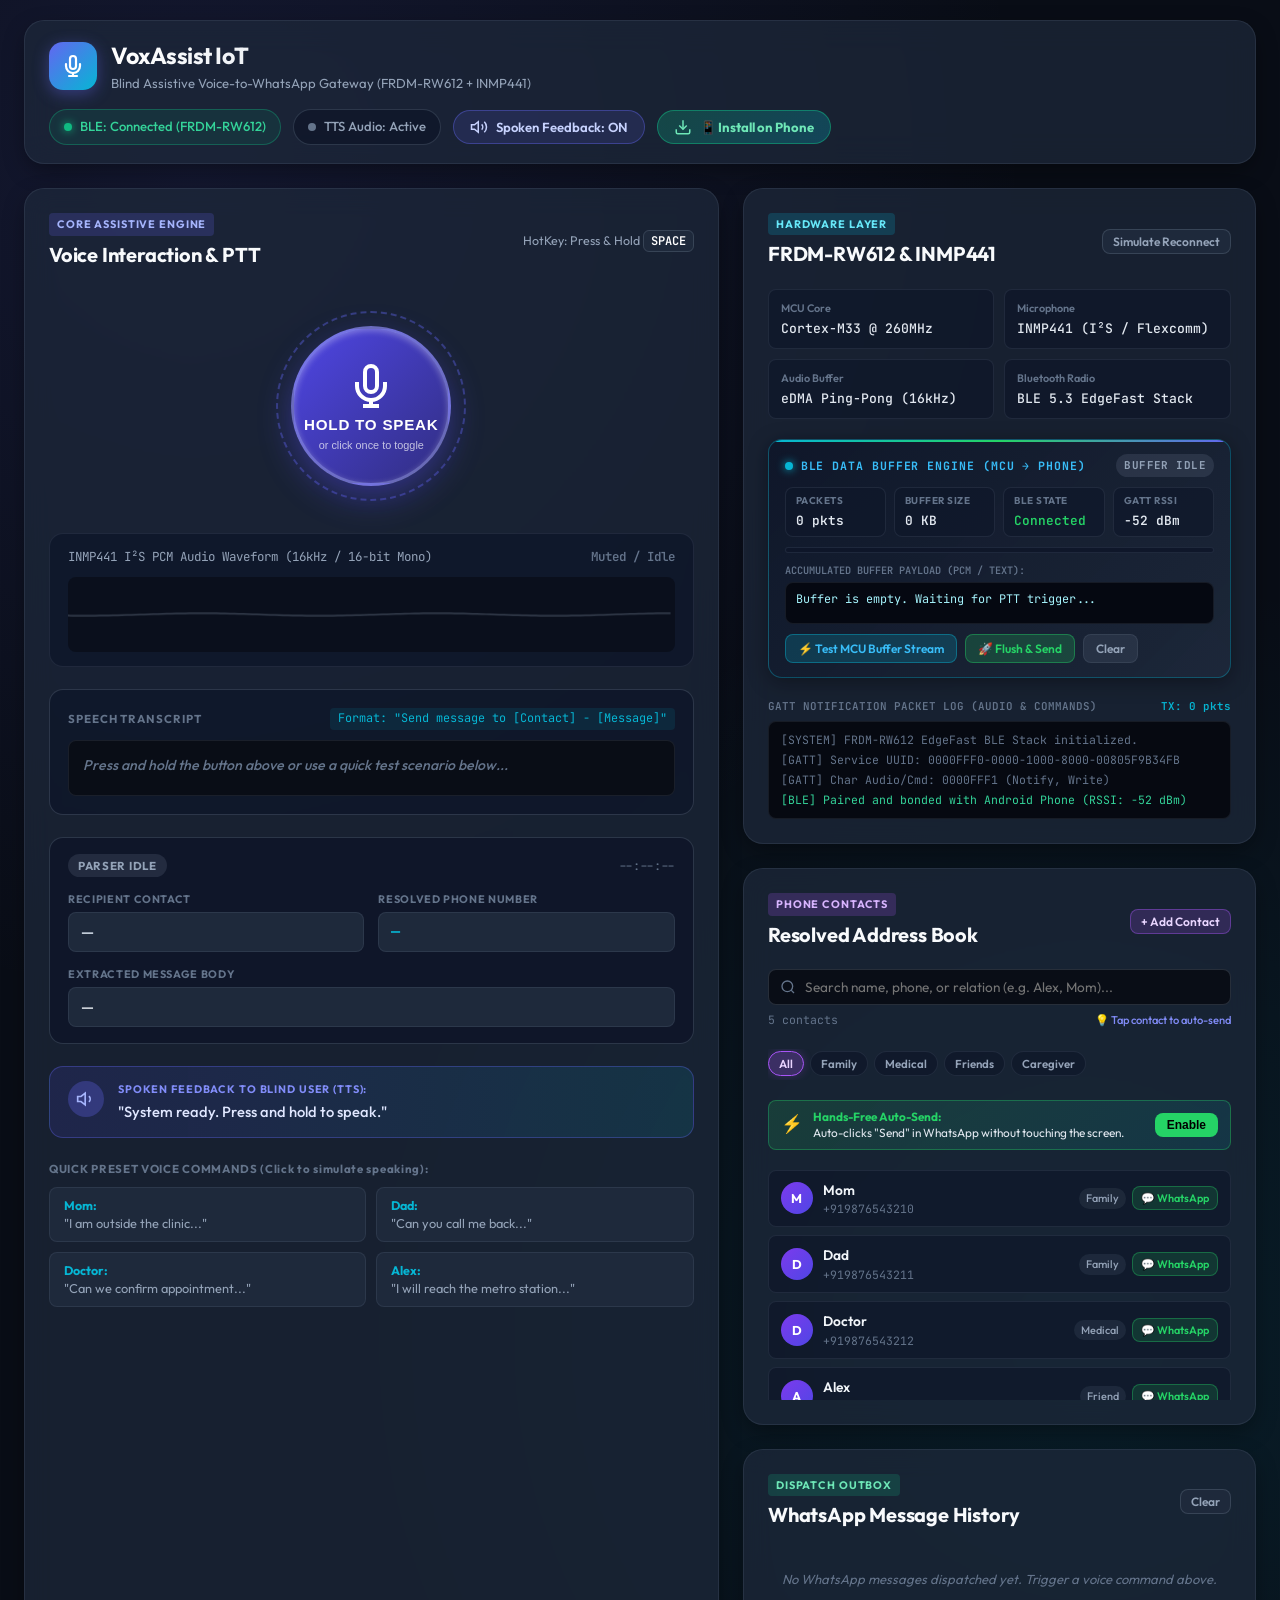
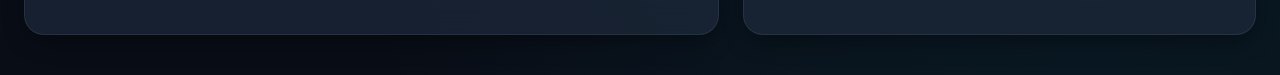
==== commit e2bf5c4c: "Implement BLE microcontroller data buffering engine, contact-aware NLP parser, and instant search wi" ====
--- a/android/app/src/main/assets/index.html
+++ b/android/app/src/main/assets/index.html
@@ -203,6 +203,61 @@
             </div>
           </div>
 
+          <!-- Microcontroller Real-Time BLE Buffer Engine Monitor -->
+          <div class="mcu-buffer-card" id="mcuBufferCard">
+            <div class="buffer-card-header">
+              <div class="buffer-title-wrap">
+                <span class="buffer-pulse-dot" id="bufferPulseDot"></span>
+                <span class="buffer-card-title">BLE DATA BUFFER ENGINE (MCU &rarr; PHONE)</span>
+              </div>
+              <span class="buffer-status-badge idle" id="bufferStatusBadge">BUFFER IDLE</span>
+            </div>
+
+            <!-- Buffer Statistics Grid -->
+            <div class="buffer-metrics-grid">
+              <div class="buf-metric">
+                <span class="buf-metric-label">PACKETS</span>
+                <span class="buf-metric-val" id="bufPacketCount">0 pkts</span>
+              </div>
+              <div class="buf-metric">
+                <span class="buf-metric-label">BUFFER SIZE</span>
+                <span class="buf-metric-val" id="bufByteCount">0 KB</span>
+              </div>
+              <div class="buf-metric">
+                <span class="buf-metric-label">BLE STATE</span>
+                <span class="buf-metric-val highlight" id="bleStateLabel">Connected</span>
+              </div>
+              <div class="buf-metric">
+                <span class="buf-metric-label">GATT RSSI</span>
+                <span class="buf-metric-val" id="bleRssiLabel">-52 dBm</span>
+              </div>
+            </div>
+
+            <!-- Buffer Fill Level Bar -->
+            <div class="buffer-progress-wrap">
+              <div class="buffer-progress-bar" id="bufferProgressBar" style="width: 0%;"></div>
+            </div>
+
+            <!-- Live Payload Preview -->
+            <div class="buffer-preview-wrap">
+              <span class="buf-preview-label">ACCUMULATED BUFFER PAYLOAD (PCM / TEXT):</span>
+              <div class="buffer-preview-box" id="bufferPreviewBox">Buffer is empty. Waiting for PTT trigger...</div>
+            </div>
+
+            <!-- Buffer Simulation & Test Actions -->
+            <div class="buffer-actions-row">
+              <button class="buf-btn test-btn" id="simulateBlePttBtn" title="Simulate Microcontroller PTT Press, Stream, and Release">
+                <span>⚡ Test MCU Buffer Stream</span>
+              </button>
+              <button class="buf-btn flush-btn" id="flushBufferBtn" title="Immediately process and send buffered command">
+                <span>🚀 Flush & Send</span>
+              </button>
+              <button class="buf-btn clear-btn-sm" id="clearBufferBtn" title="Reset buffer memory">
+                <span>Clear</span>
+              </button>
+            </div>
+          </div>
+
           <!-- BLE Live Packet Stream Terminal -->
           <div class="ble-terminal-wrap">
             <div class="terminal-header">
@@ -235,10 +290,22 @@
                 <circle cx="11" cy="11" r="8"/>
                 <line x1="21" y1="21" x2="16.65" y2="16.65"/>
               </svg>
-              <input type="text" id="contactSearchInput" placeholder="Search contacts by name, relation, or number..." aria-label="Search contacts">
+              <input type="text" id="contactSearchInput" placeholder="Search name, phone, or relation (e.g. Alex, Mom)..." aria-label="Search contacts">
               <button id="clearSearchBtn" class="clear-search-btn" title="Clear search" hidden>&times;</button>
             </div>
-            <span class="contacts-count" id="contactsCountBadge">5 contacts</span>
+            <div class="contacts-meta-row">
+              <span class="contacts-count" id="contactsCountBadge">5 contacts</span>
+              <span class="search-hint">💡 Tap contact to auto-send</span>
+            </div>
+          </div>
+
+          <!-- Contacts Category Filter Chips -->
+          <div class="contact-filter-chips" id="contactFilterChips">
+            <button class="filter-chip active" data-filter="all">All</button>
+            <button class="filter-chip" data-filter="Family">Family</button>
+            <button class="filter-chip" data-filter="Medical">Medical</button>
+            <button class="filter-chip" data-filter="Friend">Friends</button>
+            <button class="filter-chip" data-filter="Caregiver">Caregiver</button>
           </div>
 
           <!-- Hands-Free WhatsApp Auto-Send Banner -->
--- a/android/app/src/main/assets/style.css
+++ b/android/app/src/main/assets/style.css
@@ -742,6 +742,254 @@
   font-weight: 500;
 }
 
+/* ==========================================================================
+   Microcontroller Real-Time BLE Buffer Engine Card
+   ========================================================================== */
+.mcu-buffer-card {
+  background: linear-gradient(135deg, rgba(15, 23, 42, 0.95), rgba(30, 41, 59, 0.85));
+  border: 1px solid rgba(6, 182, 212, 0.35);
+  border-radius: var(--radius-md);
+  padding: 14px 16px;
+  display: flex;
+  flex-direction: column;
+  gap: 10px;
+  box-shadow: 0 4px 20px rgba(0, 0, 0, 0.35);
+  position: relative;
+  overflow: hidden;
+}
+
+.mcu-buffer-card::before {
+  content: '';
+  position: absolute;
+  top: 0;
+  left: 0;
+  right: 0;
+  height: 2px;
+  background: linear-gradient(90deg, #06b6d4, #25D366, #6366f1);
+}
+
+.buffer-card-header {
+  display: flex;
+  justify-content: space-between;
+  align-items: center;
+}
+
+.buffer-title-wrap {
+  display: flex;
+  align-items: center;
+  gap: 8px;
+}
+
+.buffer-pulse-dot {
+  width: 8px;
+  height: 8px;
+  border-radius: 50%;
+  background: #06b6d4;
+  box-shadow: 0 0 8px #06b6d4;
+  animation: pulseBufferDot 1.5s infinite;
+}
+
+@keyframes pulseBufferDot {
+  0% { transform: scale(0.9); opacity: 0.7; }
+  50% { transform: scale(1.3); opacity: 1; box-shadow: 0 0 12px #06b6d4; }
+  100% { transform: scale(0.9); opacity: 0.7; }
+}
+
+.buffer-card-title {
+  font-size: 0.72rem;
+  font-weight: 700;
+  letter-spacing: 0.08em;
+  color: #38bdf8;
+  font-family: var(--font-mono);
+}
+
+.buffer-status-badge {
+  font-size: 0.68rem;
+  font-weight: 700;
+  padding: 3px 8px;
+  border-radius: var(--radius-full);
+  letter-spacing: 0.04em;
+  font-family: var(--font-mono);
+  transition: var(--transition);
+}
+
+.buffer-status-badge.idle {
+  background: rgba(148, 163, 184, 0.15);
+  color: #94a3b8;
+}
+
+.buffer-status-badge.recording {
+  background: rgba(244, 63, 94, 0.25);
+  color: #fb7185;
+  border: 1px solid rgba(244, 63, 94, 0.5);
+  animation: pulseRecordingBadge 0.8s infinite alternate;
+}
+
+@keyframes pulseRecordingBadge {
+  0% { box-shadow: 0 0 4px rgba(244, 63, 94, 0.3); }
+  100% { box-shadow: 0 0 14px rgba(244, 63, 94, 0.8); }
+}
+
+.buffer-status-badge.buffering {
+  background: rgba(6, 182, 212, 0.25);
+  color: #38bdf8;
+  border: 1px solid rgba(6, 182, 212, 0.5);
+}
+
+.buffer-status-badge.ready {
+  background: rgba(16, 185, 129, 0.25);
+  color: #34d399;
+  border: 1px solid rgba(16, 185, 129, 0.5);
+}
+
+.buffer-status-badge.sent {
+  background: rgba(37, 211, 102, 0.25);
+  color: #25D366;
+  border: 1px solid rgba(37, 211, 102, 0.5);
+}
+
+/* Buffer Statistics Grid */
+.buffer-metrics-grid {
+  display: grid;
+  grid-template-columns: repeat(4, 1fr);
+  gap: 8px;
+}
+
+@media (max-width: 600px) {
+  .buffer-metrics-grid {
+    grid-template-columns: repeat(2, 1fr);
+  }
+}
+
+.buf-metric {
+  background: rgba(15, 23, 42, 0.7);
+  border: 1px solid var(--border-subtle);
+  border-radius: var(--radius-sm);
+  padding: 6px 10px;
+  display: flex;
+  flex-direction: column;
+  gap: 2px;
+}
+
+.buf-metric-label {
+  font-size: 0.62rem;
+  font-weight: 700;
+  color: var(--text-muted);
+  letter-spacing: 0.05em;
+}
+
+.buf-metric-val {
+  font-family: var(--font-mono);
+  font-size: 0.8rem;
+  font-weight: 600;
+  color: #e2e8f0;
+}
+
+.buf-metric-val.highlight {
+  color: #25D366;
+}
+
+/* Progress Fill Bar */
+.buffer-progress-wrap {
+  width: 100%;
+  height: 6px;
+  background: rgba(15, 23, 42, 0.9);
+  border-radius: 999px;
+  overflow: hidden;
+  border: 1px solid var(--border-subtle);
+}
+
+.buffer-progress-bar {
+  height: 100%;
+  background: linear-gradient(90deg, #06b6d4, #25D366);
+  border-radius: 999px;
+  transition: width 0.15s ease-out;
+  box-shadow: 0 0 10px rgba(6, 182, 212, 0.6);
+}
+
+/* Payload Preview Box */
+.buffer-preview-wrap {
+  display: flex;
+  flex-direction: column;
+  gap: 4px;
+}
+
+.buf-preview-label {
+  font-size: 0.64rem;
+  font-family: var(--font-mono);
+  font-weight: 600;
+  color: var(--text-muted);
+}
+
+.buffer-preview-box {
+  background: #050811;
+  border: 1px solid var(--border-subtle);
+  border-radius: var(--radius-sm);
+  padding: 8px 10px;
+  font-family: var(--font-mono);
+  font-size: 0.74rem;
+  color: #a5f3fc;
+  min-height: 42px;
+  max-height: 64px;
+  overflow-y: auto;
+  line-height: 1.4;
+  word-break: break-all;
+}
+
+/* Buffer Action Buttons */
+.buffer-actions-row {
+  display: flex;
+  gap: 8px;
+  flex-wrap: wrap;
+}
+
+.buf-btn {
+  font-family: inherit;
+  font-size: 0.75rem;
+  font-weight: 600;
+  padding: 6px 12px;
+  border-radius: var(--radius-sm);
+  cursor: pointer;
+  display: inline-flex;
+  align-items: center;
+  gap: 4px;
+  transition: var(--transition);
+  border: none;
+}
+
+.buf-btn.test-btn {
+  background: rgba(6, 182, 212, 0.2);
+  color: #38bdf8;
+  border: 1px solid rgba(6, 182, 212, 0.4);
+}
+
+.buf-btn.test-btn:hover {
+  background: rgba(6, 182, 212, 0.35);
+  transform: translateY(-1px);
+}
+
+.buf-btn.flush-btn {
+  background: rgba(37, 211, 102, 0.2);
+  color: #25D366;
+  border: 1px solid rgba(37, 211, 102, 0.4);
+}
+
+.buf-btn.flush-btn:hover {
+  background: rgba(37, 211, 102, 0.35);
+  transform: translateY(-1px);
+}
+
+.buf-btn.clear-btn-sm {
+  background: rgba(148, 163, 184, 0.12);
+  color: #94a3b8;
+  border: 1px solid var(--border-subtle);
+}
+
+.buf-btn.clear-btn-sm:hover {
+  background: rgba(148, 163, 184, 0.25);
+  color: #fff;
+}
+
 /* BLE Packet Terminal */
 .ble-terminal-wrap {
   display: flex;
@@ -891,6 +1139,67 @@
   font-family: var(--font-mono);
 }
 
+.contacts-meta-row {
+  display: flex;
+  justify-content: space-between;
+  align-items: center;
+}
+
+.search-hint {
+  font-size: 0.7rem;
+  color: #818cf8;
+  font-weight: 500;
+}
+
+/* Contacts Category Filter Chips */
+.contact-filter-chips {
+  display: flex;
+  gap: 6px;
+  overflow-x: auto;
+  padding: 2px 0 4px 0;
+  scrollbar-width: none;
+}
+
+.contact-filter-chips::-webkit-scrollbar {
+  display: none;
+}
+
+.filter-chip {
+  background: rgba(15, 23, 42, 0.7);
+  border: 1px solid var(--border-subtle);
+  color: var(--text-secondary);
+  font-size: 0.72rem;
+  font-weight: 600;
+  padding: 4px 10px;
+  border-radius: var(--radius-full);
+  cursor: pointer;
+  white-space: nowrap;
+  transition: var(--transition);
+  font-family: inherit;
+}
+
+.filter-chip:hover {
+  background: var(--bg-surface);
+  color: #fff;
+  border-color: var(--border-medium);
+}
+
+.filter-chip.active {
+  background: rgba(168, 85, 247, 0.25);
+  border-color: var(--accent-purple);
+  color: #e9d5ff;
+  box-shadow: 0 0 10px rgba(168, 85, 247, 0.25);
+}
+
+/* Matching Text Highlight */
+.match-highlight {
+  background: rgba(250, 204, 21, 0.35);
+  color: #fef08a;
+  border-radius: 2px;
+  padding: 0 2px;
+  font-weight: 700;
+}
+
 /* Hands-Free Auto-Send Accessibility Banner */
 .a11y-banner {
   display: flex;
@@ -946,7 +1255,7 @@
   display: flex;
   flex-direction: column;
   gap: 8px;
-  max-height: 220px;
+  max-height: 230px;
   overflow-y: auto;
 }
 
@@ -954,7 +1263,7 @@
   display: flex;
   align-items: center;
   justify-content: space-between;
-  padding: 10px 14px;
+  padding: 9px 12px;
   background: rgba(15, 23, 42, 0.7);
   border: 1px solid var(--border-subtle);
   border-radius: var(--radius-sm);
@@ -971,7 +1280,9 @@
 .contact-info-wrap {
   display: flex;
   align-items: center;
-  gap: 12px;
+  gap: 10px;
+  flex: 1;
+  min-width: 0;
 }
 
 .contact-avatar {
@@ -985,31 +1296,63 @@
   font-weight: 700;
   font-size: 0.8rem;
   color: #fff;
+  flex-shrink: 0;
 }
 
 .contact-meta {
   display: flex;
   flex-direction: column;
+  min-width: 0;
 }
 
 .contact-name {
-  font-size: 0.88rem;
+  font-size: 0.86rem;
   font-weight: 600;
   color: #f1f5f9;
+  white-space: nowrap;
+  overflow: hidden;
+  text-overflow: ellipsis;
 }
 
 .contact-phone {
-  font-size: 0.74rem;
+  font-size: 0.72rem;
   font-family: var(--font-mono);
   color: var(--text-muted);
 }
 
+.contact-item-actions {
+  display: flex;
+  align-items: center;
+  gap: 6px;
+  flex-shrink: 0;
+}
+
+.contact-action-btn {
+  background: rgba(37, 211, 102, 0.15);
+  border: 1px solid rgba(37, 211, 102, 0.35);
+  color: #25D366;
+  font-size: 0.68rem;
+  font-weight: 600;
+  padding: 4px 8px;
+  border-radius: var(--radius-sm);
+  cursor: pointer;
+  transition: var(--transition);
+  font-family: inherit;
+}
+
+.contact-action-btn:hover {
+  background: rgba(37, 211, 102, 0.3);
+  color: #fff;
+  transform: scale(1.05);
+}
+
 .contact-relation {
-  font-size: 0.72rem;
-  padding: 2px 8px;
+  font-size: 0.68rem;
+  padding: 2px 7px;
   border-radius: var(--radius-full);
   background: rgba(148, 163, 184, 0.1);
   color: var(--text-secondary);
+  font-weight: 500;
 }
 
 /* Outbox / Sent SMS History */
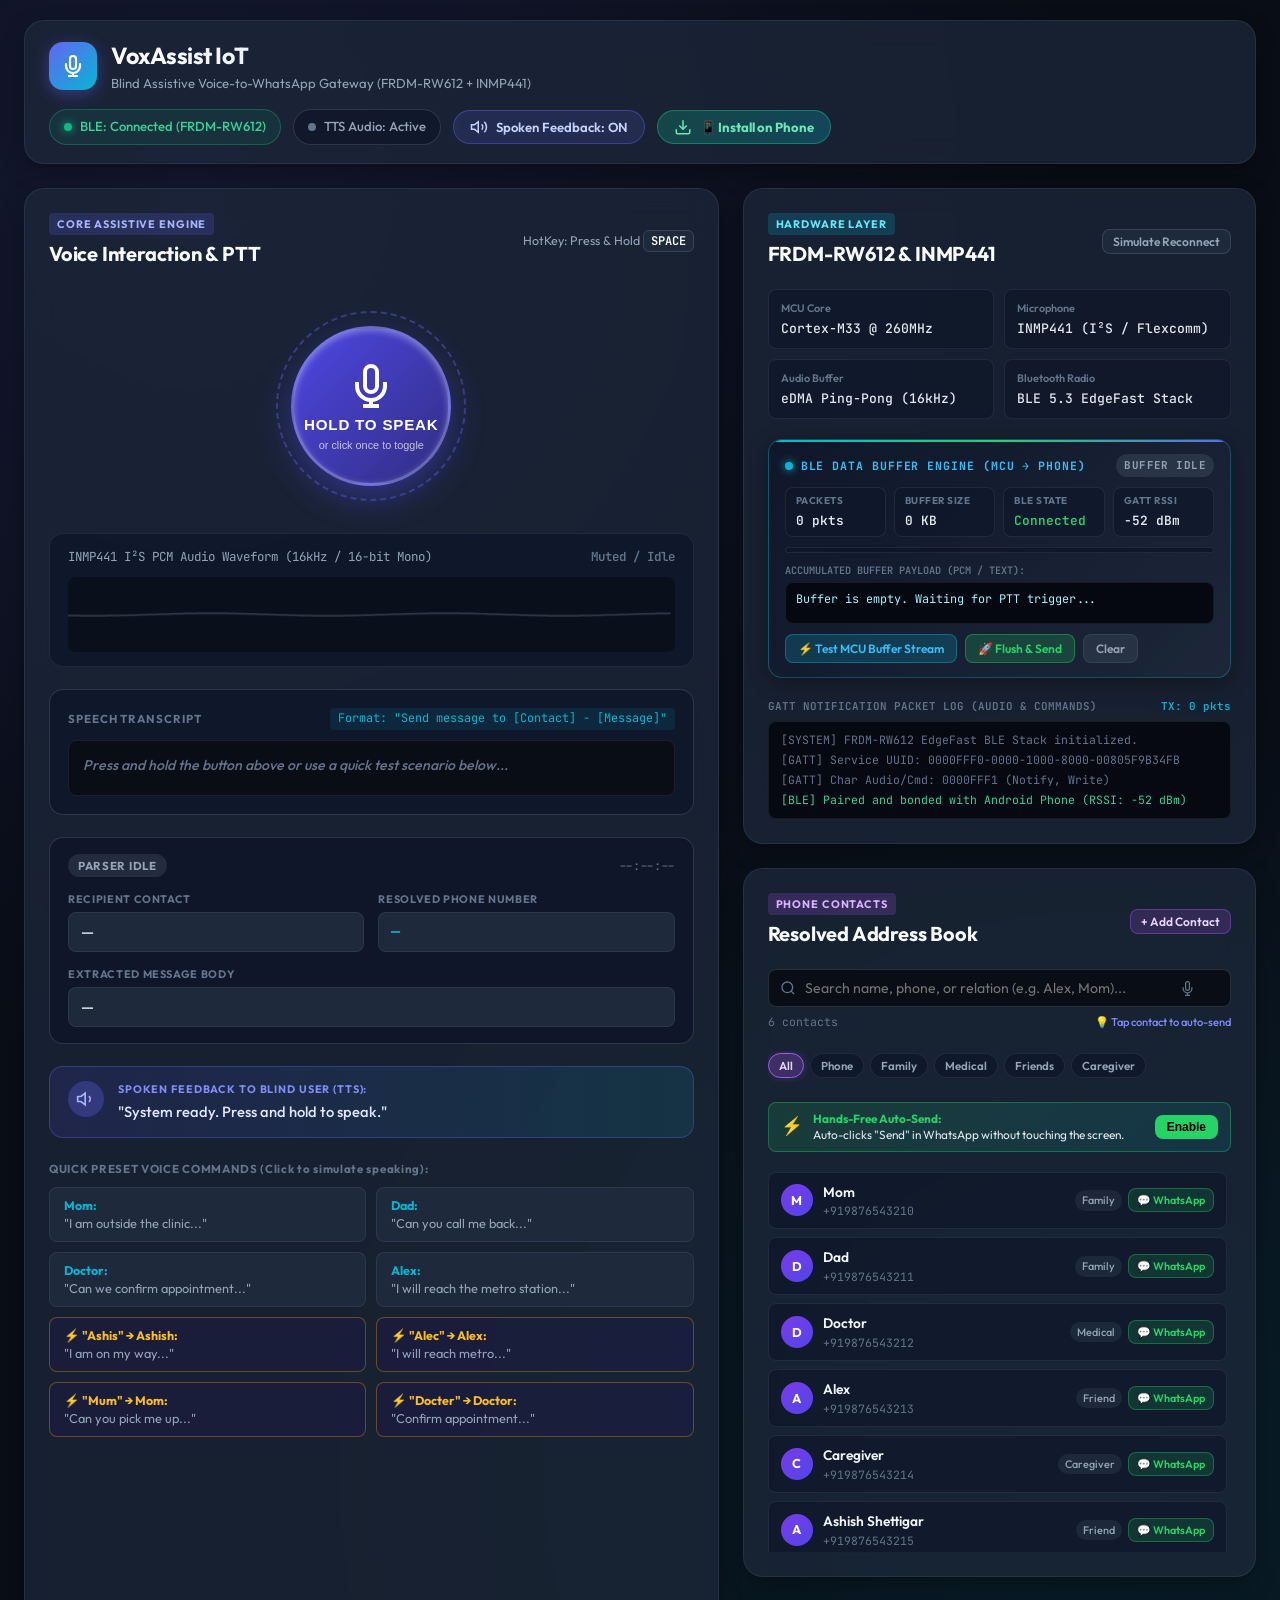
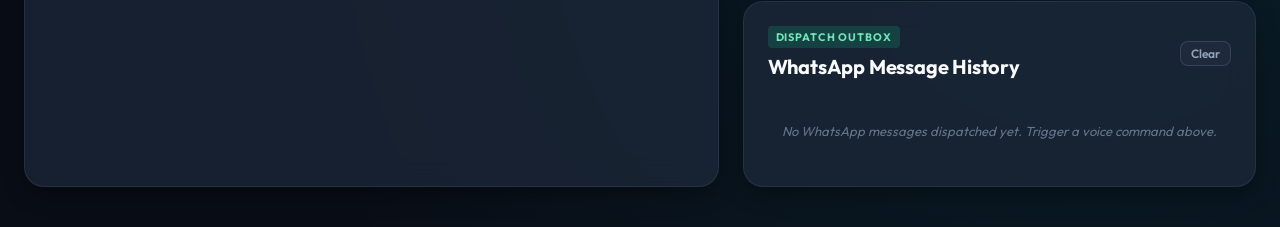
==== commit 9c663083: "Fix contact search filter and improve phonetic closest contact spelling recognition" ====
--- a/android/app/src/main/assets/index.html
+++ b/android/app/src/main/assets/index.html
@@ -168,6 +168,23 @@
               <span class="preset-contact">Alex:</span>
               <span class="preset-msg">"I will reach the metro station..."</span>
             </button>
+            <!-- Closest Name Fuzzy Matching Scenarios (Wrongly Recognized Names) -->
+            <button class="preset-btn test-closest-btn" data-command="Send message to Ashis I am on my way see you soon" title="Tests misrecognized 'Ashis' -> resolves to closest contact 'Ashish Shettigar'">
+              <span class="preset-contact">⚡ "Ashis" &rarr; Ashish:</span>
+              <span class="preset-msg">"I am on my way..."</span>
+            </button>
+            <button class="preset-btn test-closest-btn" data-command="Send message to Alec - I will reach the metro station in ten minutes" title="Tests misrecognized 'Alec' -> resolves to closest contact 'Alex'">
+              <span class="preset-contact">⚡ "Alec" &rarr; Alex:</span>
+              <span class="preset-msg">"I will reach metro..."</span>
+            </button>
+            <button class="preset-btn test-closest-btn" data-command="Send message to Mum - Can you pick me up please" title="Tests misrecognized 'Mum' -> resolves to closest contact 'Mom'">
+              <span class="preset-contact">⚡ "Mum" &rarr; Mom:</span>
+              <span class="preset-msg">"Can you pick me up..."</span>
+            </button>
+            <button class="preset-btn test-closest-btn" data-command="Send message to Docter - Confirm appointment for tomorrow" title="Tests misrecognized 'Docter' -> resolves to closest contact 'Doctor'">
+              <span class="preset-contact">⚡ "Docter" &rarr; Doctor:</span>
+              <span class="preset-msg">"Confirm appointment..."</span>
+            </button>
           </div>
         </div>
       </section>
@@ -290,11 +307,19 @@
                 <circle cx="11" cy="11" r="8"/>
                 <line x1="21" y1="21" x2="16.65" y2="16.65"/>
               </svg>
-              <input type="text" id="contactSearchInput" placeholder="Search name, phone, or relation (e.g. Alex, Mom)..." aria-label="Search contacts">
+              <input type="text" id="contactSearchInput" placeholder="Search name, phone, or relation (e.g. Alex, Mom)..." aria-label="Search contacts" autocomplete="off" autocorrect="off" autocapitalize="off" spellcheck="false">
+              <button id="voiceSearchBtn" class="voice-search-btn" title="Voice Search Contact" aria-label="Voice Search Contact">
+                <svg width="15" height="15" viewBox="0 0 24 24" fill="none" stroke="currentColor" stroke-width="2">
+                  <path d="M12 1a3 3 0 0 0-3 3v8a3 3 0 0 0 6 0V4a3 3 0 0 0-3-3z"/>
+                  <path d="M19 10v2a7 7 0 0 1-14 0v-2"/>
+                  <line x1="12" y1="19" x2="12" y2="23"/>
+                  <line x1="8" y1="23" x2="16" y2="23"/>
+                </svg>
+              </button>
               <button id="clearSearchBtn" class="clear-search-btn" title="Clear search" hidden>&times;</button>
             </div>
             <div class="contacts-meta-row">
-              <span class="contacts-count" id="contactsCountBadge">5 contacts</span>
+              <span class="contacts-count" id="contactsCountBadge">6 contacts</span>
               <span class="search-hint">💡 Tap contact to auto-send</span>
             </div>
           </div>
@@ -302,6 +327,7 @@
           <!-- Contacts Category Filter Chips -->
           <div class="contact-filter-chips" id="contactFilterChips">
             <button class="filter-chip active" data-filter="all">All</button>
+            <button class="filter-chip" data-filter="phone">Phone</button>
             <button class="filter-chip" data-filter="Family">Family</button>
             <button class="filter-chip" data-filter="Medical">Medical</button>
             <button class="filter-chip" data-filter="Friend">Friends</button>
--- a/android/app/src/main/assets/style.css
+++ b/android/app/src/main/assets/style.css
@@ -531,9 +531,41 @@
   color: #34d399;
 }
 
+.intent-status-badge.closest {
+  background: rgba(245, 158, 11, 0.25);
+  color: #fbbf24;
+  border: 1px solid rgba(245, 158, 11, 0.45);
+}
+
 .intent-status-badge.failed {
   background: rgba(244, 63, 94, 0.2);
   color: #fb7185;
+}
+
+.closest-tag {
+  display: inline-block;
+  font-size: 0.65rem;
+  font-weight: 700;
+  letter-spacing: 0.04em;
+  padding: 2px 7px;
+  border-radius: 4px;
+  background: rgba(245, 158, 11, 0.2);
+  color: #fbbf24;
+  border: 1px solid rgba(245, 158, 11, 0.35);
+  margin-left: 8px;
+  vertical-align: middle;
+}
+
+.closest-match-tag {
+  font-size: 0.62rem;
+  font-weight: 700;
+  letter-spacing: 0.04em;
+  padding: 2px 6px;
+  border-radius: 4px;
+  background: rgba(245, 158, 11, 0.22);
+  color: #fbbf24;
+  border: 1px solid rgba(245, 158, 11, 0.4);
+  margin-left: 6px;
 }
 
 .timestamp {
@@ -685,6 +717,20 @@
   font-size: 0.78rem;
   font-weight: 700;
   color: var(--accent-cyan);
+}
+
+.preset-btn.test-closest-btn {
+  border-color: rgba(245, 158, 11, 0.35);
+  background: rgba(30, 27, 75, 0.4);
+}
+
+.preset-btn.test-closest-btn:hover {
+  border-color: #fbbf24;
+  box-shadow: 0 4px 14px rgba(245, 158, 11, 0.25);
+}
+
+.preset-btn.test-closest-btn .preset-contact {
+  color: #fbbf24;
 }
 
 .preset-msg {
@@ -1105,10 +1151,10 @@
   background: var(--bg-primary);
   border: 1px solid var(--border-medium);
   border-radius: var(--radius-sm);
-  padding: 8px 32px 8px 36px;
+  padding: 9px 62px 9px 36px;
   color: #fff;
   font-family: inherit;
-  font-size: 0.85rem;
+  font-size: 0.88rem;
   outline: none;
   transition: var(--transition);
 }
@@ -1118,19 +1164,48 @@
   box-shadow: 0 0 10px rgba(168, 85, 247, 0.25);
 }
 
+.voice-search-btn {
+  position: absolute;
+  right: 32px;
+  background: none;
+  border: none;
+  color: var(--text-muted);
+  cursor: pointer;
+  display: flex;
+  align-items: center;
+  justify-content: center;
+  padding: 4px;
+  border-radius: 4px;
+  transition: var(--transition);
+}
+
+.voice-search-btn:hover {
+  color: #a855f7;
+  background: rgba(168, 85, 247, 0.15);
+}
+
+.voice-search-btn.listening {
+  color: #ef4444;
+  animation: pulse-dot 1s infinite;
+}
+
 .clear-search-btn {
   position: absolute;
-  right: 10px;
+  right: 8px;
   background: none;
   border: none;
   color: var(--text-muted);
-  font-size: 1.15rem;
+  font-size: 1.25rem;
   cursor: pointer;
   line-height: 1;
+  padding: 2px 6px;
+  border-radius: 4px;
+  transition: var(--transition);
 }
 
 .clear-search-btn:hover {
   color: #fff;
+  background: rgba(255, 255, 255, 0.1);
 }
 
 .contacts-count {
@@ -1200,6 +1275,20 @@
   font-weight: 700;
 }
 
+.closest-match-tag {
+  display: inline-flex;
+  align-items: center;
+  background: rgba(245, 158, 11, 0.22);
+  color: #fcd34d;
+  border: 1px solid rgba(245, 158, 11, 0.45);
+  font-size: 0.65rem;
+  font-weight: 700;
+  padding: 1px 6px;
+  border-radius: 4px;
+  margin-left: 6px;
+  letter-spacing: 0.02em;
+}
+
 /* Hands-Free Auto-Send Accessibility Banner */
 .a11y-banner {
   display: flex;
@@ -1255,8 +1344,10 @@
   display: flex;
   flex-direction: column;
   gap: 8px;
-  max-height: 230px;
+  max-height: 380px;
   overflow-y: auto;
+  scroll-behavior: smooth;
+  padding-right: 4px;
 }
 
 .contact-item {
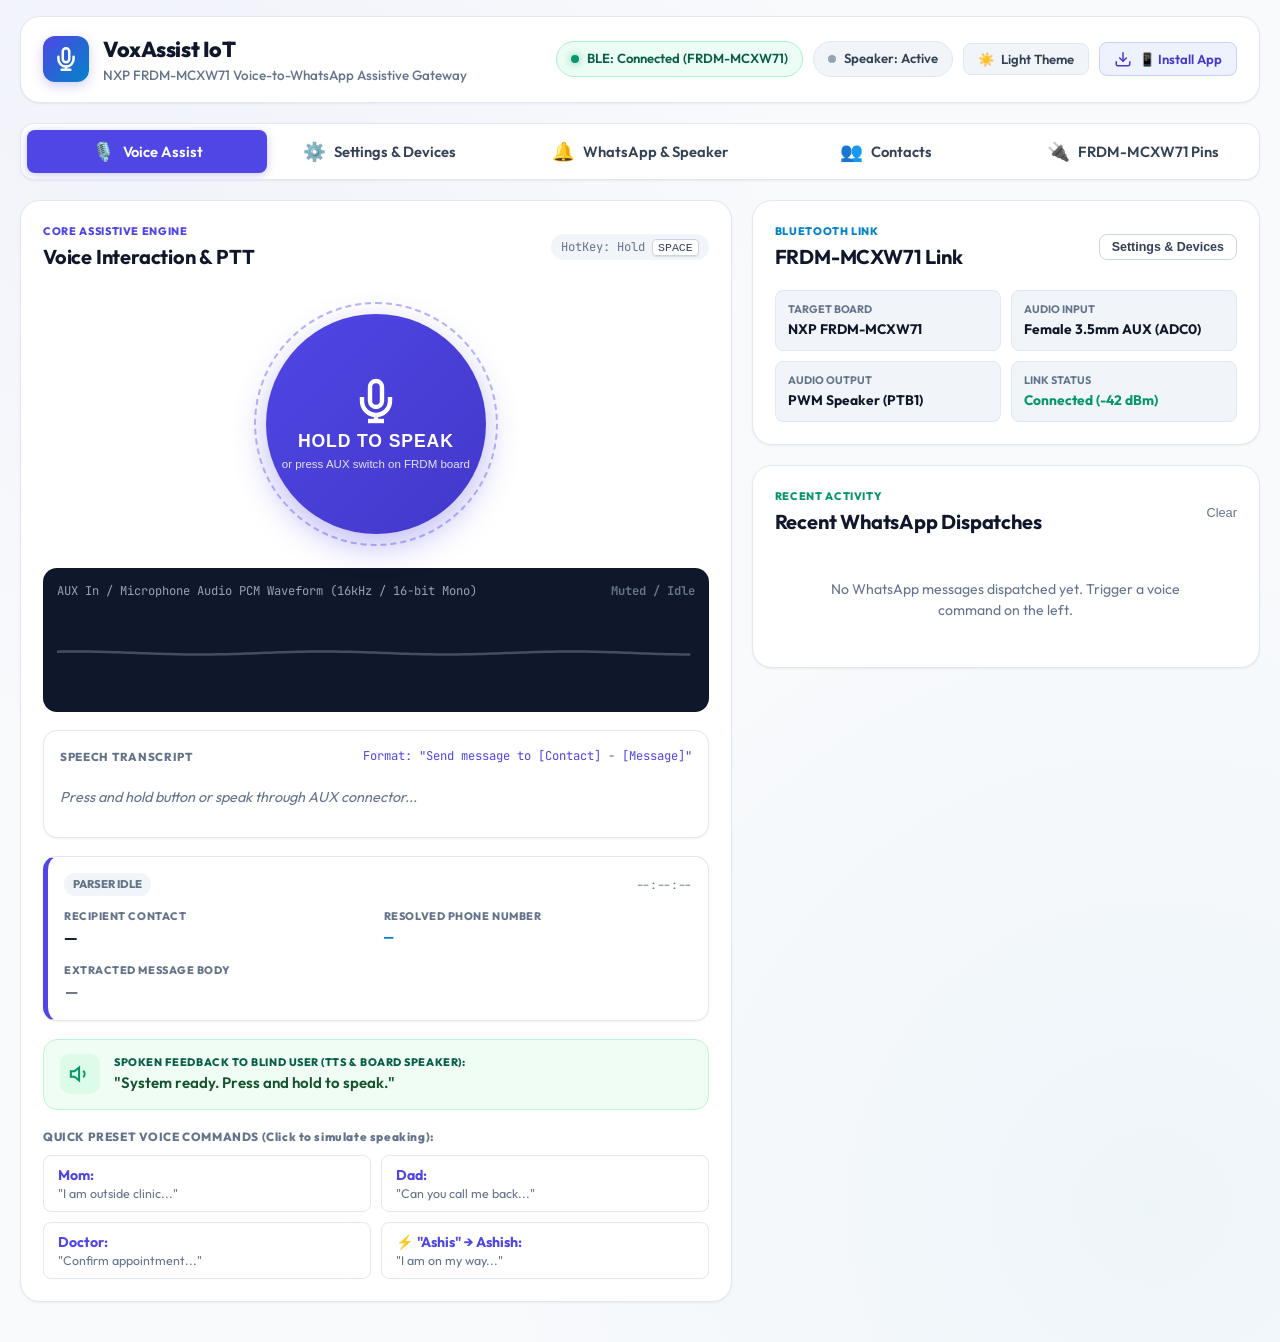
==== commit c2be5f07: "Configure FRDM-MCXW71 BLE, AUX audio in, speaker feedback, crisp white theme UI, Settings hub with c" ====
--- a/android/app/src/main/assets/index.html
+++ b/android/app/src/main/assets/index.html
@@ -1,10 +1,10 @@
 <!DOCTYPE html>
-<html lang="en">
+<html lang="en" data-theme="light">
 <head>
   <meta charset="UTF-8">
   <meta name="viewport" content="width=device-width, initial-scale=1.0">
-  <meta name="description" content="Assistive Voice-to-WhatsApp Companion for Blind Users - FRDM-RW612 & INMP441 Microcontroller Bluetooth Interface">
-  <title>VoxAssist - Voice to WhatsApp Assistive Companion</title>
+  <meta name="description" content="Assistive Voice-to-WhatsApp Companion for Blind Users - FRDM-MCXW71 Bluetooth BLE, Female AUX Input & Speaker Interface">
+  <title>VoxAssist - NXP FRDM-MCXW71 Voice-to-WhatsApp Assistive Gateway</title>
   <link rel="manifest" href="manifest.json">
   <meta name="theme-color" content="#4f46e5">
   <link rel="apple-touch-icon" href="icon-192.png">
@@ -19,36 +19,32 @@
     <header class="app-header">
       <div class="brand">
         <div class="brand-icon">
-          <svg width="24" height="24" viewBox="0 0 24 24" fill="none" stroke="currentColor" stroke-width="2.2" stroke-linecap="round" stroke-linejoin="round">
+          <svg width="26" height="26" viewBox="0 0 24 24" fill="none" stroke="currentColor" stroke-width="2.3" stroke-linecap="round" stroke-linejoin="round">
             <path d="M12 2a3 3 0 0 0-3 3v7a3 3 0 0 0 6 0V5a3 3 0 0 0-3-3Z"/>
             <path d="M19 10v2a7 7 0 0 1-14 0v-2"/>
-            <line x1="12" x2="12" y1="19" y2="22"/>
+            <line x1="12" y1="19" x2="12" y2="22"/>
             <line x1="8" x2="16" y1="22" y2="22"/>
           </svg>
         </div>
         <div>
           <h1>VoxAssist IoT</h1>
-          <p class="subtitle">Blind Assistive Voice-to-WhatsApp Gateway (FRDM-RW612 + INMP441)</p>
+          <p class="subtitle">NXP FRDM-MCXW71 Voice-to-WhatsApp Assistive Gateway</p>
         </div>
       </div>
 
-      <!-- Live Connection Pills -->
+      <!-- Header Controls & Status -->
       <div class="header-status-group">
-        <div class="status-pill connected" id="bleStatusPill">
+        <div class="status-pill connected" id="bleStatusPill" role="button" title="Click to view Connected & Nearby Bluetooth Devices in Settings">
           <span class="status-dot"></span>
-          <span class="status-label">BLE: Connected (FRDM-RW612)</span>
+          <span class="status-label" id="bleStatusPillLabel">BLE: Connected (FRDM-MCXW71)</span>
         </div>
         <div class="status-pill" id="ttsStatusPill">
           <span class="status-dot"></span>
-          <span class="status-label">TTS Audio: Active</span>
-        </div>
-        <button class="settings-btn" id="ttsVoiceToggleBtn" title="Toggle Spoken Feedback Voice">
-          <svg width="18" height="18" viewBox="0 0 24 24" fill="none" stroke="currentColor" stroke-width="2">
-            <polygon points="11 5 6 9 2 9 2 15 6 15 11 19 11 5"/>
-            <path d="M15.54 8.46a5 5 0 0 1 0 7.07"/>
-            <path d="M19.07 4.93a10 10 0 0 1 0 14.14"/>
-          </svg>
-          <span id="ttsBtnText">Spoken Feedback: ON</span>
+          <span class="status-label">Speaker: Active</span>
+        </div>
+        <button class="settings-btn" id="themeToggleBtn" title="Toggle Light / Dark Contrast Theme">
+          <span id="themeToggleIcon">☀️</span>
+          <span id="themeToggleText">Light Theme</span>
         </button>
         <button class="settings-btn install-btn" id="installPwaBtn" title="Install VoxAssist on your Phone">
           <svg width="18" height="18" viewBox="0 0 24 24" fill="none" stroke="currentColor" stroke-width="2">
@@ -56,315 +52,744 @@
             <polyline points="7 10 12 15 17 10"/>
             <line x1="12" y1="15" x2="12" y2="3"/>
           </svg>
-          <span id="installBtnText">📱 Install on Phone</span>
+          <span id="installBtnText">📱 Install App</span>
         </button>
       </div>
     </header>
 
-    <!-- Main Workspace Grid -->
-    <main class="main-layout">
-      <!-- Left Column: Core Voice Interaction & Accessibility Console -->
-      <section class="panel voice-panel" aria-labelledby="voiceConsoleHeading">
+    <!-- Segmented Tab Navigation Bar -->
+    <nav class="segmented-control" role="tablist" aria-label="Main Navigation Segments">
+      <button class="segment-tab active" data-tab="voice" role="tab" aria-selected="true" id="tabBtnVoice">
+        <span class="tab-icon">🎙️</span>
+        <span class="tab-title">Voice Assist</span>
+      </button>
+      <button class="segment-tab" data-tab="settings" role="tab" aria-selected="false" id="tabBtnSettings">
+        <span class="tab-icon">⚙️</span>
+        <span class="tab-title">Settings & Devices</span>
+        <span class="tab-counter" id="scannedCountBadge">0</span>
+      </button>
+      <button class="segment-tab" data-tab="replies" role="tab" aria-selected="false" id="tabBtnReplies">
+        <span class="tab-icon">🔔</span>
+        <span class="tab-title">WhatsApp & Speaker</span>
+        <span class="tab-indicator-dot" id="replyNotifDot" hidden></span>
+      </button>
+      <button class="segment-tab" data-tab="contacts" role="tab" aria-selected="false" id="tabBtnContacts">
+        <span class="tab-icon">👥</span>
+        <span class="tab-title">Contacts</span>
+      </button>
+      <button class="segment-tab" data-tab="hardware" role="tab" aria-selected="false" id="tabBtnHw">
+        <span class="tab-icon">🔌</span>
+        <span class="tab-title">FRDM-MCXW71 Pins</span>
+      </button>
+    </nav>
+
+    <!-- ===================================================================== -->
+    <!-- TAB 1: Voice Assist & Push-to-Talk Engine                             -->
+    <!-- ===================================================================== -->
+    <main class="tab-view active" id="viewVoice">
+      <div class="main-layout">
+        <!-- Left Column: Core Voice Interaction & Accessibility Console -->
+        <section class="panel voice-panel" aria-labelledby="voiceConsoleHeading">
+          <div class="panel-header">
+            <div class="panel-title-wrap">
+              <span class="panel-badge primary">CORE ASSISTIVE ENGINE</span>
+              <h2 id="voiceConsoleHeading">Voice Interaction & PTT</h2>
+            </div>
+            <span class="assistive-hint">HotKey: Hold <kbd>SPACE</kbd></span>
+          </div>
+
+          <!-- Tactile Push-To-Talk Button -->
+          <div class="ptt-container">
+            <button id="pttButton" class="ptt-btn" aria-label="Push to Talk. Press and hold to speak your message command.">
+              <div class="ptt-ring-pulse"></div>
+              <div class="ptt-inner">
+                <svg class="mic-icon" width="48" height="48" viewBox="0 0 24 24" fill="none" stroke="currentColor" stroke-width="2.2">
+                  <path d="M12 2a3 3 0 0 0-3 3v7a3 3 0 0 0 6 0V5a3 3 0 0 0-3-3Z"/>
+                  <path d="M19 10v2a7 7 0 0 1-14 0v-2"/>
+                  <line x1="12" x2="12" y1="19" y2="22"/>
+                  <line x1="8" x2="16" y1="22" y2="22"/>
+                </svg>
+                <span class="ptt-text" id="pttLabel">HOLD TO SPEAK</span>
+                <span class="ptt-subtext" id="pttSubLabel">or press AUX switch on FRDM board</span>
+              </div>
+            </button>
+          </div>
+
+          <!-- Live Audio Waveform Canvas -->
+          <div class="waveform-card">
+            <div class="waveform-header">
+              <span>AUX In / Microphone Audio PCM Waveform (16kHz / 16-bit Mono)</span>
+              <span class="level-indicator" id="micLevelLabel">0 dB</span>
+            </div>
+            <canvas id="waveformCanvas" width="540" height="90"></canvas>
+          </div>
+
+          <!-- Live Transcription & NLP Parser Box -->
+          <div class="transcription-card">
+            <div class="card-label-row">
+              <span class="card-label">SPEECH TRANSCRIPT</span>
+              <span class="format-rule">Format: "Send message to [Contact] - [Message]"</span>
+            </div>
+            <div class="transcript-display" id="transcriptDisplay" role="status" aria-live="polite">
+              <p class="placeholder-text">Press and hold button or speak through AUX connector...</p>
+            </div>
+          </div>
+
+          <!-- Parsed Intent Result Card -->
+          <div class="intent-card" id="intentCard">
+            <div class="intent-header">
+              <span class="intent-status-badge" id="intentStatusBadge">PARSER IDLE</span>
+              <span class="timestamp" id="intentTime">--:--:--</span>
+            </div>
+            <div class="intent-grid">
+              <div class="intent-item">
+                <span class="intent-label">RECIPIENT CONTACT</span>
+                <div class="intent-value" id="intentContact">—</div>
+              </div>
+              <div class="intent-item">
+                <span class="intent-label">RESOLVED PHONE NUMBER</span>
+                <div class="intent-value number" id="intentPhone">—</div>
+              </div>
+              <div class="intent-item full-width">
+                <span class="intent-label">EXTRACTED MESSAGE BODY</span>
+                <div class="intent-value message" id="intentMessage">—</div>
+              </div>
+            </div>
+          </div>
+
+          <!-- Spoken Feedback Announcement Banner -->
+          <div class="speech-announcement-card" id="announcementCard">
+            <div class="audio-feedback-icon">
+              <svg width="22" height="22" viewBox="0 0 24 24" fill="none" stroke="currentColor" stroke-width="2.2">
+                <polygon points="11 5 6 9 2 9 2 15 6 15 11 19 11 5"/>
+                <path d="M15.54 8.46a5 5 0 0 1 0 7.07"/>
+              </svg>
+            </div>
+            <div class="speech-text-wrap">
+              <span class="speech-label">SPOKEN FEEDBACK TO BLIND USER (TTS & BOARD SPEAKER):</span>
+              <p class="speech-content" id="speechFeedbackText">"System ready. Press and hold to speak."</p>
+            </div>
+          </div>
+
+          <!-- Preset Voice Scenarios -->
+          <div class="presets-section">
+            <div class="presets-header">
+              <span>QUICK PRESET VOICE COMMANDS (Click to simulate speaking):</span>
+            </div>
+            <div class="presets-grid">
+              <button class="preset-btn" data-command="Send message to Mom - I am outside the clinic, please pick me up">
+                <span class="preset-contact">Mom:</span>
+                <span class="preset-msg">"I am outside clinic..."</span>
+              </button>
+              <button class="preset-btn" data-command="Send message to Dad - Can you call me back when you are free">
+                <span class="preset-contact">Dad:</span>
+                <span class="preset-msg">"Can you call me back..."</span>
+              </button>
+              <button class="preset-btn" data-command="Send message to Doctor - Can we confirm my appointment for tomorrow">
+                <span class="preset-contact">Doctor:</span>
+                <span class="preset-msg">"Confirm appointment..."</span>
+              </button>
+              <button class="preset-btn test-closest-btn" data-command="Send message to Ashis I am on my way see you soon" title="Tests misrecognized 'Ashis' -> resolves to closest contact 'Ashish Shettigar'">
+                <span class="preset-contact">⚡ "Ashis" &rarr; Ashish:</span>
+                <span class="preset-msg">"I am on my way..."</span>
+              </button>
+            </div>
+          </div>
+        </section>
+
+        <!-- Right Side: Mini Summary Cards -->
+        <section class="side-layout">
+          <!-- Active MCU Connection Card -->
+          <div class="panel hardware-panel">
+            <div class="panel-header">
+              <div class="panel-title-wrap">
+                <span class="panel-badge cyan">BLUETOOTH LINK</span>
+                <h2>FRDM-MCXW71 Link</h2>
+              </div>
+              <button class="small-outline-btn" id="quickOpenBleTabBtn">Settings & Devices</button>
+            </div>
+            <div class="hw-spec-grid">
+              <div class="spec-card">
+                <span class="spec-label">Target Board</span>
+                <span class="spec-value">NXP FRDM-MCXW71</span>
+              </div>
+              <div class="spec-card">
+                <span class="spec-label">Audio Input</span>
+                <span class="spec-value">Female 3.5mm AUX (ADC0)</span>
+              </div>
+              <div class="spec-card">
+                <span class="spec-label">Audio Output</span>
+                <span class="spec-value">PWM Speaker (PTB1)</span>
+              </div>
+              <div class="spec-card">
+                <span class="spec-label">Link Status</span>
+                <span class="spec-value highlight" id="quickBleStateLabel">Connected (-42 dBm)</span>
+              </div>
+            </div>
+          </div>
+
+          <!-- Quick WhatsApp Outbox -->
+          <div class="panel outbox-panel">
+            <div class="panel-header">
+              <div class="panel-title-wrap">
+                <span class="panel-badge emerald">RECENT ACTIVITY</span>
+                <h2>Recent WhatsApp Dispatches</h2>
+              </div>
+              <button class="clear-btn" id="clearOutboxBtn">Clear</button>
+            </div>
+            <div class="outbox-list" id="outboxList">
+              <p class="empty-state">No WhatsApp messages dispatched yet. Trigger a voice command on the left.</p>
+            </div>
+          </div>
+        </section>
+      </div>
+    </main>
+
+    <!-- ===================================================================== -->
+    <!-- TAB 2: Settings & Connected Devices Section                           -->
+    <!-- ===================================================================== -->
+    <section class="tab-view" id="viewSettings" aria-labelledby="settingsHeading">
+      <div class="settings-layout">
+        <!-- Section Header -->
+        <div class="settings-top-bar">
+          <div>
+            <span class="panel-badge primary">SYSTEM CONFIGURATION</span>
+            <h2 id="settingsHeading">Settings & Connected Devices</h2>
+            <p class="settings-subtitle">Manage microcontroller Bluetooth links, nearby peripherals, speech options, and accessibility gateways.</p>
+          </div>
+          <div class="settings-top-actions">
+            <button class="btn-scan" id="startScanBtn">
+              <span class="scan-radar-icon" id="scanRadarIcon"></span>
+              <span id="scanBtnText">🔍 Scan Nearby Devices</span>
+            </button>
+            <button class="btn-secondary-sm" id="stopScanBtn">⏹ Stop</button>
+          </div>
+        </div>
+
+        <!-- 1. Connected Devices Section (Active MCU) -->
+        <div class="settings-card highlight-card">
+          <div class="settings-card-header">
+            <div class="card-title-group">
+              <div class="icon-circle success">
+                <svg width="22" height="22" viewBox="0 0 24 24" fill="none" stroke="currentColor" stroke-width="2.3">
+                  <path d="M5 12.55a11 11 0 0 1 14.08 0"/>
+                  <path d="M1.42 9a16 16 0 0 1 21.16 0"/>
+                  <path d="M8.53 16.11a6 6 0 0 1 6.95 0"/>
+                  <line x1="12" y1="20" x2="12.01" y2="20"/>
+                </svg>
+              </div>
+              <div>
+                <h3>Connected Microcontroller</h3>
+                <p class="card-desc">Active Bluetooth Low Energy (BLE 5.3) GATT connection for AUX audio & speaker</p>
+              </div>
+            </div>
+            <span class="connection-live-pill" id="mcuLivePill">● Connected (GATT Ready)</span>
+          </div>
+
+          <!-- Connected Device Specs Grid -->
+          <div class="connected-specs-grid">
+            <div class="conn-spec-box">
+              <span class="conn-spec-label">Device Name</span>
+              <span class="conn-spec-val" id="connectedNameDisplay">FRDM-MCXW71-VOX</span>
+            </div>
+            <div class="conn-spec-box">
+              <span class="conn-spec-label">MAC Address</span>
+              <span class="conn-spec-val mono">00:04:9F:8A:2B:10</span>
+            </div>
+            <div class="conn-spec-box">
+              <span class="conn-spec-label">Negotiated MTU</span>
+              <span class="conn-spec-val mono">512 Bytes</span>
+            </div>
+            <div class="conn-spec-box">
+              <span class="conn-spec-label">Signal Strength</span>
+              <span class="conn-spec-val highlight" id="mcuRssiDisplay">-42 dBm (Excellent)</span>
+            </div>
+          </div>
+
+          <!-- Connected Device Action Bar -->
+          <div class="connected-actions-row">
+            <button class="btn-outline-primary" id="pingSpeakerBtn">🔊 Ping Board Speaker</button>
+            <button class="btn-outline-primary" id="reconnectMcuBtn">⚡ Quick Reconnect</button>
+            <button class="btn-outline-danger" id="disconnectBleBtn">Disconnect</button>
+          </div>
+        </div>
+
+        <!-- 2. Nearby Bluetooth Devices Section -->
+        <div class="settings-card">
+          <div class="settings-card-header">
+            <div class="card-title-group">
+              <div class="icon-circle primary">
+                <svg width="22" height="22" viewBox="0 0 24 24" fill="none" stroke="currentColor" stroke-width="2.3">
+                  <circle cx="12" cy="12" r="10"/>
+                  <line x1="2" y1="12" x2="22" y2="12"/>
+                  <path d="M12 2a15.3 15.3 0 0 1 4 10 15.3 15.3 0 0 1-4 10 15.3 15.3 0 0 1-4-10 15.3 15.3 0 0 1 4-10z"/>
+                </svg>
+              </div>
+              <div>
+                <h3>Nearby Bluetooth Devices</h3>
+                <p class="card-desc">All wireless peripherals and microcontrollers discovered in your area (<span id="devicesListCount">0</span> found)</p>
+              </div>
+            </div>
+
+            <!-- Filter Controls -->
+            <div class="nearby-filter-group">
+              <button class="filter-chip active" id="filterAllDevices">All Devices</button>
+              <button class="filter-chip" id="filterTargetMcu">FRDM Microcontrollers Only</button>
+              <button class="web-ble-pair-btn" id="webBlePairBtn" title="Use Chrome Web Bluetooth API dialog">🌐 Web BLE Dialog</button>
+            </div>
+          </div>
+
+          <!-- Nearby Devices Dynamic Grid -->
+          <div class="devices-grid" id="devicesGrid">
+            <!-- Populated dynamically via app.js -->
+          </div>
+        </div>
+
+        <!-- 3. Audio, Voice & Accessibility Settings -->
+        <div class="settings-grid-two-col">
+          <!-- Voice & Speech Configuration -->
+          <div class="settings-card">
+            <div class="settings-card-header">
+              <div class="card-title-group">
+                <div class="icon-circle purple">
+                  <svg width="20" height="20" viewBox="0 0 24 24" fill="none" stroke="currentColor" stroke-width="2">
+                    <polygon points="11 5 6 9 2 9 2 15 6 15 11 19 11 5"/>
+                    <path d="M15.54 8.46a5 5 0 0 1 0 7.07"/>
+                    <path d="M19.07 4.93a10 10 0 0 1 0 14.14"/>
+                  </svg>
+                </div>
+                <div>
+                  <h3>Voice & Audio Output</h3>
+                  <p class="card-desc">Accessibility spoken feedback options</p>
+                </div>
+              </div>
+            </div>
+
+            <div class="settings-form">
+              <div class="setting-item-row">
+                <div>
+                  <strong>Spoken TTS Feedback</strong>
+                  <p class="setting-hint">Speaks all confirmations and errors aloud for blind users</p>
+                </div>
+                <label class="toggle-switch">
+                  <input type="checkbox" id="voiceFeedbackToggle" checked>
+                  <span class="slider"></span>
+                </label>
+              </div>
+
+              <div class="setting-item-row">
+                <div>
+                  <strong>Speech Rate</strong>
+                  <p class="setting-hint">Speed of spoken voice announcements</p>
+                </div>
+                <select id="speechRateSelect" class="form-select">
+                  <option value="0.85">Slow (0.85x)</option>
+                  <option value="1.0" selected>Normal (1.0x)</option>
+                  <option value="1.2">Fast (1.2x)</option>
+                  <option value="1.4">Very Fast (1.4x)</option>
+                </select>
+              </div>
+
+              <div class="setting-item-row">
+                <div>
+                  <strong>Microcontroller Speaker Tones</strong>
+                  <p class="setting-hint">Acoustic chime melodies on PTB1 (Arduino D3)</p>
+                </div>
+                <button class="btn-secondary-sm" id="testSpkChimeSettingsBtn">Play Test Tone</button>
+              </div>
+            </div>
+          </div>
+
+          <!-- WhatsApp Automation Gateways -->
+          <div class="settings-card">
+            <div class="settings-card-header">
+              <div class="card-title-group">
+                <div class="icon-circle emerald">
+                  <svg width="20" height="20" viewBox="0 0 24 24" fill="none" stroke="currentColor" stroke-width="2">
+                    <path d="M21 11.5a8.38 8.38 0 0 1-.9 3.8 8.5 8.5 0 0 1-7.6 4.7 8.38 8.38 0 0 1-3.8-.9L3 21l1.9-5.7a8.38 8.38 0 0 1-.9-3.8 8.5 8.5 0 0 1 4.7-7.6 8.38 8.38 0 0 1 3.8-.9h.5a8.48 8.48 0 0 1 8 8v.5z"/>
+                  </svg>
+                </div>
+                <div>
+                  <h3>WhatsApp Assistive Services</h3>
+                  <p class="card-desc">Zero-touch auto-sending and reply interception</p>
+                </div>
+              </div>
+            </div>
+
+            <div class="settings-form">
+              <div class="setting-item-row">
+                <div>
+                  <strong>Hands-Free Auto-Send</strong>
+                  <p class="setting-hint">Clicks "Send" in WhatsApp without touching screen</p>
+                </div>
+                <button class="btn-secondary-sm" id="openA11ySettingsBtn">Configure Access</button>
+              </div>
+
+              <div class="setting-item-row">
+                <div>
+                  <strong>WhatsApp Notification Listener</strong>
+                  <p class="setting-hint">Announces incoming WhatsApp messages through speaker</p>
+                </div>
+                <button class="btn-secondary-sm" id="openNotifSettingsBtn">Configure Access</button>
+              </div>
+
+              <div class="setting-item-row">
+                <div>
+                  <strong>Interactive Query Readout</strong>
+                  <p class="setting-hint">Reads reply when you say "What is the reply"</p>
+                </div>
+                <span class="status-badge success">Active ✓</span>
+              </div>
+            </div>
+          </div>
+        </div>
+
+        <!-- 4. Live Protocol Stream Log -->
+        <div class="ble-terminal-wrap">
+          <div class="terminal-header">
+            <span>COMMUNICATION PROTOCOL & TELEMETRY LOG</span>
+            <span class="tx-badge" id="txPktCount">TX: 0 pkts</span>
+          </div>
+          <div class="terminal-output" id="blePacketLog">
+            <div class="log-line sys">[BLE] Initializing BLE Manager & GATT client...</div>
+            <div class="log-line sys">[GATT] Target Service: 0000FFF0-0000-1000-8000-00805F9B34FB</div>
+            <div class="log-line success">[BLE] Connected to FRDM-MCXW71-VOX (RSSI: -42 dBm, MTU: 512).</div>
+          </div>
+        </div>
+      </div>
+    </section>
+
+    <!-- ===================================================================== -->
+    <!-- TAB 3: WhatsApp Replies & Interactive Speaker Audio Feedback          -->
+    <!-- ===================================================================== -->
+    <section class="tab-view" id="viewReplies" aria-labelledby="repliesHeading">
+      <div class="main-layout">
+        <!-- Left: Incoming WhatsApp Replies Feed -->
+        <section class="panel">
+          <div class="panel-header">
+            <div class="panel-title-wrap">
+              <span class="panel-badge emerald">WHATSAPP NOTIFICATIONS</span>
+              <h2 id="repliesHeading">Incoming Messages & Speaker</h2>
+            </div>
+            <button class="small-outline-btn" id="simulateReplyMomBtn">+ Test Reply from Mom</button>
+          </div>
+
+          <!-- Notification Listener Service Status Banner -->
+          <div class="notif-listener-banner" id="notifListenerBanner">
+            <div class="notif-icon">🔔</div>
+            <div class="notif-text">
+              <strong>WhatsApp Notification Listener:</strong>
+              <span id="notifStatusDesc">Intercepts incoming WhatsApp replies and announces them via speaker.</span>
+            </div>
+            <button class="enable-notif-btn" id="enableNotifBtn">Enable Access</button>
+          </div>
+
+          <!-- Interactive Voice Query Test Hero -->
+          <div class="voice-query-hero">
+            <div class="query-hero-header">
+              <span class="hero-badge">INTERACTIVE VOICE QUERY</span>
+              <h3>Ask: "Read out" or "What is the reply"</h3>
+            </div>
+            <p class="query-explainer">
+              When someone sends you a message on WhatsApp, VoxAssist announces: <em>"New message from [Contact]"</em> through the phone and microcontroller speaker. You can then ask:
+            </p>
+            <div class="query-chips-row">
+              <button class="query-test-chip" data-query="What is the reply">🗣️ "What is the reply?"</button>
+              <button class="query-test-chip" data-query="Read out">🗣️ "Read out"</button>
+              <button class="query-test-chip" data-query="Read the reply from WhatsApp">🗣️ "Read the reply"</button>
+            </div>
+
+            <!-- Active Readout Display Box -->
+            <div class="readout-box" id="readoutBox">
+              <div class="readout-label">LAST READOUT AUDIO STREAM:</div>
+              <div class="readout-content" id="readoutContent">"No reply queried yet. Tap a button above or speak your command."</div>
+            </div>
+          </div>
+
+          <!-- Incoming Messages List -->
+          <div class="incoming-feed-header">
+            <span>INCOMING WHATSAPP REPLIES LOG</span>
+            <span class="feed-count" id="feedCountBadge">0 replies</span>
+          </div>
+          <div class="replies-list" id="repliesList">
+            <p class="empty-state">No incoming WhatsApp replies yet. Click "+ Test Reply from Mom" above to test the speaker announcement!</p>
+          </div>
+        </section>
+
+        <!-- Right: Speaker Hardware & Notification Telemetry -->
+        <section class="side-layout">
+          <div class="panel">
+            <div class="panel-header">
+              <div class="panel-title-wrap">
+                <span class="panel-badge purple">SPEAKER SUBSYSTEM</span>
+                <h2>Audio Output (FRDM-MCXW71)</h2>
+              </div>
+            </div>
+
+            <div class="speaker-spec-card">
+              <div class="spk-diagram">
+                <div class="spk-chip">FRDM-MCXW71 (PTB1 PWM)</div>
+                <div class="spk-arrow">&rarr;</div>
+                <div class="spk-chip">PAM8403 / MAX98357A Amp</div>
+                <div class="spk-arrow">&rarr;</div>
+                <div class="spk-chip highlight">8Ω 2W Speaker</div>
+              </div>
+              <ul class="spk-features-list">
+                <li>🔊 <strong>Notification Chime:</strong> High double acoustic tone on new WhatsApp message (Opcode <code>0x10</code>)</li>
+                <li>🗣️ <strong>Spoken Readout:</strong> Reply text spoken aloud through phone TTS & streamed to board (Opcode <code>0x20</code>)</li>
+                <li>🔇 <strong>Mute Control:</strong> PTB2 pin keeps amplifier silent until audio is played, preventing hiss.</li>
+              </ul>
+            </div>
+
+            <!-- Test Speaker Tones -->
+            <div class="speaker-test-row">
+              <button class="buf-btn test-btn" id="testSpkChimeBtn">🔔 Test Notification Chime</button>
+              <button class="buf-btn flush-btn" id="testSpkReadoutBtn">📢 Test Spoken Readout</button>
+            </div>
+          </div>
+        </section>
+      </div>
+    </section>
+
+    <!-- ===================================================================== -->
+    <!-- TAB 4: Phone Contacts & Address Book                                   -->
+    <!-- ===================================================================== -->
+    <section class="tab-view" id="viewContacts" aria-labelledby="contactsHeading">
+      <div class="panel contacts-panel">
         <div class="panel-header">
           <div class="panel-title-wrap">
-            <span class="panel-badge">CORE ASSISTIVE ENGINE</span>
-            <h2 id="voiceConsoleHeading">Voice Interaction & PTT</h2>
-          </div>
-          <span class="assistive-hint">HotKey: Press & Hold <kbd>SPACE</kbd></span>
-        </div>
-
-        <!-- Big Tactile Push-To-Talk Button -->
-        <div class="ptt-container">
-          <button id="pttButton" class="ptt-btn" aria-label="Push to Talk. Press and hold to speak your message command.">
-            <div class="ptt-ring-pulse"></div>
-            <div class="ptt-inner">
-              <svg class="mic-icon" width="48" height="48" viewBox="0 0 24 24" fill="none" stroke="currentColor" stroke-width="2">
-                <path d="M12 2a3 3 0 0 0-3 3v7a3 3 0 0 0 6 0V5a3 3 0 0 0-3-3Z"/>
+            <span class="panel-badge purple">ADDRESS BOOK</span>
+            <h2 id="contactsHeading">Resolved Phone Contacts</h2>
+          </div>
+          <button class="add-contact-btn" id="openAddContactBtn">+ Add Contact</button>
+        </div>
+
+        <!-- Contacts Search Bar -->
+        <div class="contacts-search-box">
+          <div class="search-input-wrapper">
+            <svg class="search-icon" width="16" height="16" viewBox="0 0 24 24" fill="none" stroke="currentColor" stroke-width="2">
+              <circle cx="11" cy="11" r="8"/>
+              <line x1="21" y1="21" x2="16.65" y2="16.65"/>
+            </svg>
+            <input type="text" id="contactSearchInput" placeholder="Search name, phone, or relation (e.g. Alex, Mom)..." aria-label="Search contacts" autocomplete="off">
+            <button id="voiceSearchBtn" class="voice-search-btn" title="Voice Search Contact">
+              <svg width="15" height="15" viewBox="0 0 24 24" fill="none" stroke="currentColor" stroke-width="2">
+                <path d="M12 1a3 3 0 0 0-3 3v8a3 3 0 0 0 6 0V4a3 3 0 0 0-3-3z"/>
                 <path d="M19 10v2a7 7 0 0 1-14 0v-2"/>
-                <line x1="12" x2="12" y1="19" y2="22"/>
-                <line x1="8" x2="16" y1="22" y2="22"/>
+                <line x1="12" y1="19" x2="12" y2="23"/>
+                <line x1="8" y1="23" x2="16" y2="23"/>
               </svg>
-              <span class="ptt-text" id="pttLabel">HOLD TO SPEAK</span>
-              <span class="ptt-subtext" id="pttSubLabel">or click once to toggle</span>
-            </div>
-          </button>
-        </div>
-
-        <!-- Live Audio Waveform Canvas -->
-        <div class="waveform-card">
-          <div class="waveform-header">
-            <span>INMP441 I²S PCM Audio Waveform (16kHz / 16-bit Mono)</span>
-            <span class="level-indicator" id="micLevelLabel">0 dB</span>
-          </div>
-          <canvas id="waveformCanvas" width="540" height="90"></canvas>
-        </div>
-
-        <!-- Live Transcription & NLP Parser Box -->
-        <div class="transcription-card">
-          <div class="card-label-row">
-            <span class="card-label">SPEECH TRANSCRIPT</span>
-            <span class="format-rule">Format: "Send message to [Contact] - [Message]"</span>
-          </div>
-          <div class="transcript-display" id="transcriptDisplay" role="status" aria-live="polite">
-            <p class="placeholder-text">Press and hold the button above or use a quick test scenario below...</p>
-          </div>
-        </div>
-
-        <!-- Parsed Intent Result Card -->
-        <div class="intent-card" id="intentCard">
-          <div class="intent-header">
-            <span class="intent-status-badge" id="intentStatusBadge">PARSER IDLE</span>
-            <span class="timestamp" id="intentTime">--:--:--</span>
-          </div>
-          <div class="intent-grid">
-            <div class="intent-item">
-              <span class="intent-label">RECIPIENT CONTACT</span>
-              <div class="intent-value" id="intentContact">—</div>
-            </div>
-            <div class="intent-item">
-              <span class="intent-label">RESOLVED PHONE NUMBER</span>
-              <div class="intent-value number" id="intentPhone">—</div>
-            </div>
-            <div class="intent-item full-width">
-              <span class="intent-label">EXTRACTED MESSAGE BODY</span>
-              <div class="intent-value message" id="intentMessage">—</div>
-            </div>
-          </div>
-        </div>
-
-        <!-- Spoken Feedback Announcement Banner -->
-        <div class="speech-announcement-card" id="announcementCard">
-          <div class="audio-feedback-icon">
-            <svg width="20" height="20" viewBox="0 0 24 24" fill="none" stroke="currentColor" stroke-width="2">
-              <polygon points="11 5 6 9 2 9 2 15 6 15 11 19 11 5"/>
-              <path d="M15.54 8.46a5 5 0 0 1 0 7.07"/>
-            </svg>
-          </div>
-          <div class="speech-text-wrap">
-            <span class="speech-label">SPOKEN FEEDBACK TO BLIND USER (TTS):</span>
-            <p class="speech-content" id="speechFeedbackText">"System ready. Press and hold to speak."</p>
-          </div>
-        </div>
-
-        <!-- One-Click Preset Test Phrases for Instant Testing -->
-        <div class="presets-section">
-          <div class="presets-header">
-            <span>QUICK PRESET VOICE COMMANDS (Click to simulate speaking):</span>
-          </div>
-          <div class="presets-grid">
-            <button class="preset-btn" data-command="Send message to Mom - I am outside the clinic, please pick me up">
-              <span class="preset-contact">Mom:</span>
-              <span class="preset-msg">"I am outside the clinic..."</span>
             </button>
-            <button class="preset-btn" data-command="Send message to Dad - Can you call me back when you are free">
-              <span class="preset-contact">Dad:</span>
-              <span class="preset-msg">"Can you call me back..."</span>
+            <button id="clearSearchBtn" class="clear-search-btn" title="Clear search" hidden>&times;</button>
+          </div>
+          <div class="contacts-meta-row">
+            <span class="contacts-count" id="contactsCountBadge">6 contacts</span>
+            <span class="search-hint">💡 Tap contact to auto-send message</span>
+          </div>
+        </div>
+
+        <!-- Category Filter Chips -->
+        <div class="contact-filter-chips" id="contactFilterChips">
+          <button class="filter-chip active" data-filter="all">All</button>
+          <button class="filter-chip" data-filter="Family">Family</button>
+          <button class="filter-chip" data-filter="Medical">Medical</button>
+          <button class="filter-chip" data-filter="Friend">Friends</button>
+          <button class="filter-chip" data-filter="Caregiver">Caregiver</button>
+        </div>
+
+        <!-- Hands-Free WhatsApp Auto-Send Banner -->
+        <div class="a11y-banner" id="a11yBanner">
+          <div class="a11y-icon">⚡</div>
+          <div class="a11y-text">
+            <strong>Hands-Free Auto-Send:</strong>
+            <span>Auto-clicks "Send" in WhatsApp without touching the screen.</span>
+          </div>
+          <button class="enable-a11y-btn" id="enableA11yBtn">Enable</button>
+        </div>
+
+        <div class="contacts-list" id="contactsList">
+          <!-- Dynamically populated via app.js -->
+        </div>
+      </div>
+    </section>
+
+    <!-- ===================================================================== -->
+    <!-- TAB 5: FRDM-MCXW71 Hardware Pinout & Wiring Specifications             -->
+    <!-- ===================================================================== -->
+    <section class="tab-view" id="viewHardware" aria-labelledby="hardwareHeading">
+      <div class="panel hardware-panel">
+        <div class="panel-header">
+          <div class="panel-title-wrap">
+            <span class="panel-badge cyan">HARDWARE SPECIFICATIONS</span>
+            <h2 id="hardwareHeading">NXP FRDM-MCXW71 Pin Connections</h2>
+          </div>
+        </div>
+
+        <!-- Pinout Table: Female 3.5mm AUX Connector -->
+        <div class="pinout-section">
+          <h3>1. Female 3.5mm AUX Connector Interfacing (Audio In & Push-to-Talk)</h3>
+          <p class="pinout-desc">
+            Connects standard 3.5mm TRS / TRRS audio cables or external microphones to the FRDM-MCXW71 board:
+          </p>
+          <div class="table-responsive">
+            <table class="pinout-table">
+              <thead>
+                <tr>
+                  <th>AUX Connector Pin</th>
+                  <th>Signal Function</th>
+                  <th>FRDM-MCXW71 Pin</th>
+                  <th>Arduino Header</th>
+                  <th>Circuit Description</th>
+                </tr>
+              </thead>
+              <tbody>
+                <tr>
+                  <td><strong>Tip</strong></td>
+                  <td>Audio Left / Mono In</td>
+                  <td><strong>PTA16</strong></td>
+                  <td><strong>A0</strong></td>
+                  <td>LPADC0 Channel 0 (AC-coupled via 10µF cap, 10k/10k bias to 3.3V)</td>
+                </tr>
+                <tr>
+                  <td><strong>Ring 1</strong></td>
+                  <td>Audio Right / Jack Detect</td>
+                  <td><strong>PTA21</strong></td>
+                  <td><strong>D2</strong></td>
+                  <td>GPIO Digital Input with internal pull-up (detects cable insertion)</td>
+                </tr>
+                <tr>
+                  <td><strong>Ring 2</strong></td>
+                  <td>Ground</td>
+                  <td><strong>GND</strong></td>
+                  <td><strong>GND</strong></td>
+                  <td>Common Analog & Digital Ground reference</td>
+                </tr>
+                <tr>
+                  <td><strong>Sleeve</strong></td>
+                  <td>Mic / Inline PTT Button</td>
+                  <td><strong>PTB0</strong></td>
+                  <td><strong>D4</strong></td>
+                  <td>GPIO Digital Input with internal pull-up (Active LOW on button press)</td>
+                </tr>
+              </tbody>
+            </table>
+          </div>
+        </div>
+
+        <!-- Pinout Table: Speaker Subsystem -->
+        <div class="pinout-section" style="margin-top: 24px;">
+          <h3>2. Speaker & Audio Output Interfacing</h3>
+          <p class="pinout-desc">
+            Drives an 8Ω 1W-2W speaker via PAM8403 Class-D amplifier or MAX98357A I2S amplifier:
+          </p>
+          <div class="table-responsive">
+            <table class="pinout-table">
+              <thead>
+                <tr>
+                  <th>Component Pin</th>
+                  <th>Signal Function</th>
+                  <th>FRDM-MCXW71 Pin</th>
+                  <th>Arduino Header</th>
+                  <th>Circuit Description</th>
+                </tr>
+              </thead>
+              <tbody>
+                <tr>
+                  <td><strong>Amp Audio IN+</strong></td>
+                  <td>PWM Audio Output</td>
+                  <td><strong>PTB1</strong></td>
+                  <td><strong>D3</strong></td>
+                  <td>CTIMER0 PWM Match 1 output (through 1kΩ + 10nF RC low-pass filter)</td>
+                </tr>
+                <tr>
+                  <td><strong>Amp SHDN / Mute</strong></td>
+                  <td>Amplifier Mute</td>
+                  <td><strong>PTB2</strong></td>
+                  <td><strong>D5</strong></td>
+                  <td>GPIO Output (High = Active / Unmute, Low = Shutdown / Anti-pop)</td>
+                </tr>
+                <tr>
+                  <td><strong>Amp VDD</strong></td>
+                  <td>Power Supply (5V / 3.3V)</td>
+                  <td><strong>5V / 3.3V</strong></td>
+                  <td><strong>5V / 3.3V</strong></td>
+                  <td>Direct power rail from FRDM board header</td>
+                </tr>
+                <tr>
+                  <td><strong>Amp GND</strong></td>
+                  <td>Ground</td>
+                  <td><strong>GND</strong></td>
+                  <td><strong>GND</strong></td>
+                  <td>Common Ground</td>
+                </tr>
+                <tr>
+                  <td><strong>Speaker (+ / -)</strong></td>
+                  <td>Speaker Differential</td>
+                  <td><strong>SPK+ / SPK-</strong></td>
+                  <td><strong>—</strong></td>
+                  <td>Connected across PAM8403 output terminals to 8Ω speaker</td>
+                </tr>
+              </tbody>
+            </table>
+          </div>
+        </div>
+
+        <!-- MCU Live Buffer Telemetry Card -->
+        <div class="mcu-buffer-card" id="mcuBufferCard" style="margin-top: 24px;">
+          <div class="buffer-card-header">
+            <div class="buffer-title-wrap">
+              <span class="buffer-pulse-dot" id="bufferPulseDot"></span>
+              <span class="buffer-card-title">BLE DATA BUFFER ENGINE (FRDM-MCXW71 &rarr; PHONE)</span>
+            </div>
+            <span class="buffer-status-badge idle" id="bufferStatusBadge">BUFFER IDLE</span>
+          </div>
+
+          <!-- Buffer Metrics Grid -->
+          <div class="buffer-metrics-grid">
+            <div class="buf-metric">
+              <span class="buf-metric-label">PACKETS</span>
+              <span class="buf-metric-val" id="bufPacketCount">0 pkts</span>
+            </div>
+            <div class="buf-metric">
+              <span class="buf-metric-label">BUFFER SIZE</span>
+              <span class="buf-metric-val" id="bufByteCount">0 KB</span>
+            </div>
+            <div class="buf-metric">
+              <span class="buf-metric-label">BLE LINK</span>
+              <span class="buf-metric-val highlight" id="bleStateLabel">Connected</span>
+            </div>
+            <div class="buf-metric">
+              <span class="buf-metric-label">GATT RSSI</span>
+              <span class="buf-metric-val" id="bleRssiLabel">-42 dBm</span>
+            </div>
+          </div>
+
+          <!-- Buffer Progress Bar -->
+          <div class="buffer-progress-wrap">
+            <div class="buffer-progress-bar" id="bufferProgressBar" style="width: 0%;"></div>
+          </div>
+
+          <!-- Payload Preview -->
+          <div class="buffer-preview-wrap">
+            <span class="buf-preview-label">ACCUMULATED BUFFER PAYLOAD (PCM / TEXT):</span>
+            <div class="buffer-preview-box" id="bufferPreviewBox">Buffer is empty. Waiting for AUX PTT trigger...</div>
+          </div>
+
+          <!-- Actions -->
+          <div class="buffer-actions-row">
+            <button class="buf-btn test-btn" id="simulateBlePttBtn">
+              <span>⚡ Test AUX Voice Stream</span>
             </button>
-            <button class="preset-btn" data-command="Send message to Doctor - Can we confirm my appointment for tomorrow">
-              <span class="preset-contact">Doctor:</span>
-              <span class="preset-msg">"Can we confirm appointment..."</span>
+            <button class="buf-btn flush-btn" id="flushBufferBtn">
+              <span>🚀 Flush & Send</span>
             </button>
-            <button class="preset-btn" data-command="Send message to Alex - I will reach the metro station in ten minutes">
-              <span class="preset-contact">Alex:</span>
-              <span class="preset-msg">"I will reach the metro station..."</span>
+            <button class="buf-btn clear-btn-sm" id="clearBufferBtn">
+              <span>Clear</span>
             </button>
-            <!-- Closest Name Fuzzy Matching Scenarios (Wrongly Recognized Names) -->
-            <button class="preset-btn test-closest-btn" data-command="Send message to Ashis I am on my way see you soon" title="Tests misrecognized 'Ashis' -> resolves to closest contact 'Ashish Shettigar'">
-              <span class="preset-contact">⚡ "Ashis" &rarr; Ashish:</span>
-              <span class="preset-msg">"I am on my way..."</span>
-            </button>
-            <button class="preset-btn test-closest-btn" data-command="Send message to Alec - I will reach the metro station in ten minutes" title="Tests misrecognized 'Alec' -> resolves to closest contact 'Alex'">
-              <span class="preset-contact">⚡ "Alec" &rarr; Alex:</span>
-              <span class="preset-msg">"I will reach metro..."</span>
-            </button>
-            <button class="preset-btn test-closest-btn" data-command="Send message to Mum - Can you pick me up please" title="Tests misrecognized 'Mum' -> resolves to closest contact 'Mom'">
-              <span class="preset-contact">⚡ "Mum" &rarr; Mom:</span>
-              <span class="preset-msg">"Can you pick me up..."</span>
-            </button>
-            <button class="preset-btn test-closest-btn" data-command="Send message to Docter - Confirm appointment for tomorrow" title="Tests misrecognized 'Docter' -> resolves to closest contact 'Doctor'">
-              <span class="preset-contact">⚡ "Docter" &rarr; Doctor:</span>
-              <span class="preset-msg">"Confirm appointment..."</span>
-            </button>
-          </div>
-        </div>
-      </section>
-
-      <!-- Right Column: Hardware Telemetry, Contacts & SMS Outbox -->
-      <section class="side-layout">
-        <!-- Hardware State: FRDM-RW612 + INMP441 + BLE -->
-        <div class="panel hardware-panel">
-          <div class="panel-header">
-            <div class="panel-title-wrap">
-              <span class="panel-badge cyan">HARDWARE LAYER</span>
-              <h2>FRDM-RW612 & INMP441</h2>
-            </div>
-            <button class="small-outline-btn" id="reconnectBleBtn">Simulate Reconnect</button>
-          </div>
-
-          <div class="hw-spec-grid">
-            <div class="spec-card">
-              <span class="spec-label">MCU Core</span>
-              <span class="spec-value">Cortex-M33 @ 260MHz</span>
-            </div>
-            <div class="spec-card">
-              <span class="spec-label">Microphone</span>
-              <span class="spec-value">INMP441 (I²S / Flexcomm)</span>
-            </div>
-            <div class="spec-card">
-              <span class="spec-label">Audio Buffer</span>
-              <span class="spec-value">eDMA Ping-Pong (16kHz)</span>
-            </div>
-            <div class="spec-card">
-              <span class="spec-label">Bluetooth Radio</span>
-              <span class="spec-value">BLE 5.3 EdgeFast Stack</span>
-            </div>
-          </div>
-
-          <!-- Microcontroller Real-Time BLE Buffer Engine Monitor -->
-          <div class="mcu-buffer-card" id="mcuBufferCard">
-            <div class="buffer-card-header">
-              <div class="buffer-title-wrap">
-                <span class="buffer-pulse-dot" id="bufferPulseDot"></span>
-                <span class="buffer-card-title">BLE DATA BUFFER ENGINE (MCU &rarr; PHONE)</span>
-              </div>
-              <span class="buffer-status-badge idle" id="bufferStatusBadge">BUFFER IDLE</span>
-            </div>
-
-            <!-- Buffer Statistics Grid -->
-            <div class="buffer-metrics-grid">
-              <div class="buf-metric">
-                <span class="buf-metric-label">PACKETS</span>
-                <span class="buf-metric-val" id="bufPacketCount">0 pkts</span>
-              </div>
-              <div class="buf-metric">
-                <span class="buf-metric-label">BUFFER SIZE</span>
-                <span class="buf-metric-val" id="bufByteCount">0 KB</span>
-              </div>
-              <div class="buf-metric">
-                <span class="buf-metric-label">BLE STATE</span>
-                <span class="buf-metric-val highlight" id="bleStateLabel">Connected</span>
-              </div>
-              <div class="buf-metric">
-                <span class="buf-metric-label">GATT RSSI</span>
-                <span class="buf-metric-val" id="bleRssiLabel">-52 dBm</span>
-              </div>
-            </div>
-
-            <!-- Buffer Fill Level Bar -->
-            <div class="buffer-progress-wrap">
-              <div class="buffer-progress-bar" id="bufferProgressBar" style="width: 0%;"></div>
-            </div>
-
-            <!-- Live Payload Preview -->
-            <div class="buffer-preview-wrap">
-              <span class="buf-preview-label">ACCUMULATED BUFFER PAYLOAD (PCM / TEXT):</span>
-              <div class="buffer-preview-box" id="bufferPreviewBox">Buffer is empty. Waiting for PTT trigger...</div>
-            </div>
-
-            <!-- Buffer Simulation & Test Actions -->
-            <div class="buffer-actions-row">
-              <button class="buf-btn test-btn" id="simulateBlePttBtn" title="Simulate Microcontroller PTT Press, Stream, and Release">
-                <span>⚡ Test MCU Buffer Stream</span>
-              </button>
-              <button class="buf-btn flush-btn" id="flushBufferBtn" title="Immediately process and send buffered command">
-                <span>🚀 Flush & Send</span>
-              </button>
-              <button class="buf-btn clear-btn-sm" id="clearBufferBtn" title="Reset buffer memory">
-                <span>Clear</span>
-              </button>
-            </div>
-          </div>
-
-          <!-- BLE Live Packet Stream Terminal -->
-          <div class="ble-terminal-wrap">
-            <div class="terminal-header">
-              <span>GATT NOTIFICATION PACKET LOG (AUDIO & COMMANDS)</span>
-              <span class="tx-badge" id="txPktCount">TX: 0 pkts</span>
-            </div>
-            <div class="terminal-output" id="blePacketLog">
-              <div class="log-line sys">[SYSTEM] FRDM-RW612 EdgeFast BLE Stack initialized.</div>
-              <div class="log-line sys">[GATT] Service UUID: 0000FFF0-0000-1000-8000-00805F9B34FB</div>
-              <div class="log-line sys">[GATT] Char Audio/Cmd: 0000FFF1 (Notify, Write)</div>
-              <div class="log-line success">[BLE] Paired and bonded with Android Phone (RSSI: -52 dBm)</div>
-            </div>
-          </div>
-        </div>
-
-        <!-- Phone Contact Book (Address Book) -->
-        <div class="panel contacts-panel">
-          <div class="panel-header">
-            <div class="panel-title-wrap">
-              <span class="panel-badge purple">PHONE CONTACTS</span>
-              <h2>Resolved Address Book</h2>
-            </div>
-            <button class="add-contact-btn" id="openAddContactBtn">+ Add Contact</button>
-          </div>
-
-          <!-- Contacts Search Bar -->
-          <div class="contacts-search-box">
-            <div class="search-input-wrapper">
-              <svg class="search-icon" width="16" height="16" viewBox="0 0 24 24" fill="none" stroke="currentColor" stroke-width="2">
-                <circle cx="11" cy="11" r="8"/>
-                <line x1="21" y1="21" x2="16.65" y2="16.65"/>
-              </svg>
-              <input type="text" id="contactSearchInput" placeholder="Search name, phone, or relation (e.g. Alex, Mom)..." aria-label="Search contacts" autocomplete="off" autocorrect="off" autocapitalize="off" spellcheck="false">
-              <button id="voiceSearchBtn" class="voice-search-btn" title="Voice Search Contact" aria-label="Voice Search Contact">
-                <svg width="15" height="15" viewBox="0 0 24 24" fill="none" stroke="currentColor" stroke-width="2">
-                  <path d="M12 1a3 3 0 0 0-3 3v8a3 3 0 0 0 6 0V4a3 3 0 0 0-3-3z"/>
-                  <path d="M19 10v2a7 7 0 0 1-14 0v-2"/>
-                  <line x1="12" y1="19" x2="12" y2="23"/>
-                  <line x1="8" y1="23" x2="16" y2="23"/>
-                </svg>
-              </button>
-              <button id="clearSearchBtn" class="clear-search-btn" title="Clear search" hidden>&times;</button>
-            </div>
-            <div class="contacts-meta-row">
-              <span class="contacts-count" id="contactsCountBadge">6 contacts</span>
-              <span class="search-hint">💡 Tap contact to auto-send</span>
-            </div>
-          </div>
-
-          <!-- Contacts Category Filter Chips -->
-          <div class="contact-filter-chips" id="contactFilterChips">
-            <button class="filter-chip active" data-filter="all">All</button>
-            <button class="filter-chip" data-filter="phone">Phone</button>
-            <button class="filter-chip" data-filter="Family">Family</button>
-            <button class="filter-chip" data-filter="Medical">Medical</button>
-            <button class="filter-chip" data-filter="Friend">Friends</button>
-            <button class="filter-chip" data-filter="Caregiver">Caregiver</button>
-          </div>
-
-          <!-- Hands-Free WhatsApp Auto-Send Banner -->
-          <div class="a11y-banner" id="a11yBanner">
-            <div class="a11y-icon">⚡</div>
-            <div class="a11y-text">
-              <strong>Hands-Free Auto-Send:</strong>
-              <span>Auto-clicks "Send" in WhatsApp without touching the screen.</span>
-            </div>
-            <button class="enable-a11y-btn" id="enableA11yBtn">Enable</button>
-          </div>
-
-          <div class="contacts-list" id="contactsList">
-            <!-- Dynamically populated via app.js -->
-          </div>
-        </div>
-
-        <!-- Sent SMS Outbox / Message History -->
-        <div class="panel outbox-panel">
-          <div class="panel-header">
-            <div class="panel-title-wrap">
-              <span class="panel-badge emerald">DISPATCH OUTBOX</span>
-              <h2>WhatsApp Message History</h2>
-            </div>
-            <button class="clear-btn" id="clearOutboxBtn">Clear</button>
-          </div>
-
-          <div class="outbox-list" id="outboxList">
-            <p class="empty-state">No WhatsApp messages dispatched yet. Trigger a voice command above.</p>
-          </div>
-        </div>
-      </section>
-    </main>
+          </div>
+        </div>
+      </div>
+    </section>
 
     <!-- Modal: Add New Contact -->
     <div class="modal-backdrop" id="contactModalBackdrop" hidden>
--- a/android/app/src/main/assets/style.css
+++ b/android/app/src/main/assets/style.css
@@ -1,57 +1,80 @@
 /* ==========================================================================
-   VoxAssist - Assistive Voice-to-SMS Web Application & IoT Simulator
-   Style System: High-contrast Dark Theme, Glassmorphism, Micro-Animations
+   VoxAssist - Professional Assistive Voice-to-WhatsApp Gateway
+   Theme: Crisp High-Contrast Accessible White Theme (Light Mode Default)
    ========================================================================== */
 
 :root {
-  /* Color Palette */
+  /* Crisp Professional White Theme (Default) */
+  --bg-primary: #f8fafc;
+  --bg-secondary: #f1f5f9;
+  --bg-surface: #ffffff;
+  --bg-surface-elevated: #ffffff;
+  --bg-glass: rgba(255, 255, 255, 0.95);
+  --bg-glass-card: #ffffff;
+
+  --border-subtle: #e2e8f0;
+  --border-medium: #cbd5e1;
+  --border-focus: #4f46e5;
+
+  /* Primary Brand & Status Accents */
+  --accent-primary: #4f46e5;       /* Deep Indigo */
+  --accent-primary-hover: #4338ca;
+  --accent-cyan: #0284c7;          /* Sky Blue */
+  --accent-cyan-glow: rgba(2, 132, 199, 0.15);
+  --accent-emerald: #059669;       /* WhatsApp Emerald */
+  --accent-emerald-glow: rgba(5, 150, 105, 0.18);
+  --accent-rose: #e11d48;          /* Crimson / Danger */
+  --accent-rose-glow: rgba(225, 29, 72, 0.18);
+  --accent-amber: #d97706;         /* Amber */
+  --accent-purple: #7c3aed;        /* Violet */
+
+  /* High-Contrast Accessible Typography */
+  --text-main: #0f172a;            /* Deep Slate / Black */
+  --text-secondary: #334155;       /* Slate Dark Gray */
+  --text-muted: #64748b;           /* Slate Mid-Tone */
+  --text-highlight: #020617;       /* Pure Dark Slate */
+
+  /* Professional Soft Elevation Shadows */
+  --shadow-sm: 0 1px 3px 0 rgba(0, 0, 0, 0.05), 0 1px 2px -1px rgba(0, 0, 0, 0.04);
+  --shadow-md: 0 4px 16px -2px rgba(15, 23, 42, 0.06), 0 2px 6px -1px rgba(15, 23, 42, 0.03);
+  --shadow-lg: 0 10px 25px -4px rgba(15, 23, 42, 0.08), 0 4px 10px -2px rgba(15, 23, 42, 0.04);
+  --shadow-glow: 0 0 25px rgba(79, 70, 229, 0.16);
+
+  /* Fonts */
+  --font-main: 'Outfit', -apple-system, BlinkMacSystemFont, 'Segoe UI', Roboto, sans-serif;
+  --font-mono: 'JetBrains Mono', 'Fira Code', monospace;
+
+  /* Layout Constants */
+  --radius-sm: 8px;
+  --radius-md: 14px;
+  --radius-lg: 20px;
+  --radius-full: 9999px;
+  --transition: all 0.2s cubic-bezier(0.16, 1, 0.3, 1);
+}
+
+/* Dark Theme Fallback (Toggleable) */
+[data-theme="dark"] {
   --bg-primary: #090d16;
   --bg-secondary: #0f172a;
   --bg-surface: #1e293b;
   --bg-surface-elevated: #283548;
-  --bg-glass: rgba(30, 41, 59, 0.72);
-  --bg-glass-card: rgba(15, 23, 42, 0.78);
-
-  --border-subtle: rgba(148, 163, 184, 0.12);
-  --border-medium: rgba(148, 163, 184, 0.22);
-  --border-focus: rgba(99, 102, 241, 0.6);
-
-  /* Accent Colors */
-  --accent-primary: #6366f1; /* Indigo */
-  --accent-primary-hover: #4f46e5;
-  --accent-cyan: #06b6d4;
-  --accent-cyan-glow: rgba(6, 182, 212, 0.35);
-  --accent-emerald: #10b981;
-  --accent-emerald-glow: rgba(16, 185, 129, 0.35);
-  --accent-rose: #f43f5e;
-  --accent-rose-glow: rgba(244, 63, 94, 0.4);
-  --accent-amber: #f59e0b;
-  --accent-purple: #a855f7;
-
-  /* Typography Colors */
+  --bg-glass: rgba(30, 41, 59, 0.88);
+  --bg-glass-card: rgba(15, 23, 42, 0.88);
+
+  --border-subtle: rgba(148, 163, 184, 0.14);
+  --border-medium: rgba(148, 163, 184, 0.25);
+  --border-focus: rgba(99, 102, 241, 0.7);
+
   --text-main: #f8fafc;
-  --text-secondary: #94a3b8;
-  --text-muted: #64748b;
+  --text-secondary: #cbd5e1;
+  --text-muted: #94a3b8;
   --text-highlight: #ffffff;
 
-  /* Shadows */
   --shadow-sm: 0 2px 8px rgba(0, 0, 0, 0.3);
   --shadow-md: 0 8px 24px -4px rgba(0, 0, 0, 0.45);
-  --shadow-glow: 0 0 35px rgba(99, 102, 241, 0.3);
-
-  /* Fonts */
-  --font-main: 'Outfit', -apple-system, BlinkMacSystemFont, 'Segoe UI', Roboto, sans-serif;
-  --font-mono: 'JetBrains Mono', 'Fira Code', monospace;
-
-  /* Layout */
-  --radius-sm: 8px;
-  --radius-md: 14px;
-  --radius-lg: 20px;
-  --radius-full: 9999px;
-  --transition: all 0.22s cubic-bezier(0.16, 1, 0.3, 1);
-}
-
-/* Reset & Box Sizing */
+}
+
+/* Global Reset */
 *, *::before, *::after {
   box-sizing: border-box;
   margin: 0;
@@ -62,8 +85,8 @@
   font-family: var(--font-main);
   background: var(--bg-primary);
   background-image: 
-    radial-gradient(circle at 15% 10%, rgba(99, 102, 241, 0.12) 0%, transparent 45%),
-    radial-gradient(circle at 85% 80%, rgba(6, 182, 212, 0.1) 0%, transparent 45%);
+    radial-gradient(circle at 10% 5%, rgba(79, 70, 229, 0.04) 0%, transparent 40%),
+    radial-gradient(circle at 90% 90%, rgba(2, 132, 199, 0.04) 0%, transparent 40%);
   color: var(--text-main);
   min-height: 100vh;
   line-height: 1.5;
@@ -71,14 +94,14 @@
   overflow-x: hidden;
 }
 
-/* App Wrapper */
+/* Container */
 .app-container {
   max-width: 1440px;
   margin: 0 auto;
-  padding: 20px 24px 40px;
-  display: flex;
-  flex-direction: column;
-  gap: 24px;
+  padding: 16px 20px 40px;
+  display: flex;
+  flex-direction: column;
+  gap: 20px;
 }
 
 /* ==========================================================================
@@ -88,13 +111,11 @@
   display: flex;
   align-items: center;
   justify-content: space-between;
-  padding: 18px 24px;
-  background: var(--bg-glass);
-  backdrop-filter: blur(16px);
-  -webkit-backdrop-filter: blur(16px);
+  padding: 16px 22px;
+  background: var(--bg-surface);
   border: 1px solid var(--border-subtle);
   border-radius: var(--radius-lg);
-  box-shadow: var(--shadow-md);
+  box-shadow: var(--shadow-sm);
   flex-wrap: wrap;
   gap: 16px;
 }
@@ -106,142 +127,227 @@
 }
 
 .brand-icon {
-  width: 48px;
-  height: 48px;
-  background: linear-gradient(135deg, var(--accent-primary), var(--accent-cyan));
-  border-radius: 14px;
+  width: 46px;
+  height: 46px;
+  border-radius: 12px;
+  background: linear-gradient(135deg, #4f46e5, #0284c7);
   display: flex;
   align-items: center;
   justify-content: center;
   color: #fff;
-  box-shadow: 0 4px 16px rgba(99, 102, 241, 0.4);
+  box-shadow: 0 4px 12px rgba(79, 70, 229, 0.25);
 }
 
 .brand h1 {
-  font-size: 1.45rem;
-  font-weight: 700;
+  font-size: 1.35rem;
+  font-weight: 800;
+  color: var(--text-main);
   letter-spacing: -0.02em;
-  background: linear-gradient(90deg, #ffffff, #cbd5e1);
-  -webkit-background-clip: text;
-  -webkit-text-fill-color: transparent;
-}
-
-.brand .subtitle {
-  font-size: 0.82rem;
-  color: var(--text-secondary);
-  font-weight: 400;
+}
+
+.subtitle {
+  font-size: 0.84rem;
+  color: var(--text-muted);
+  font-weight: 500;
 }
 
 .header-status-group {
   display: flex;
   align-items: center;
-  gap: 12px;
+  gap: 10px;
   flex-wrap: wrap;
 }
 
 .status-pill {
-  display: flex;
+  display: inline-flex;
   align-items: center;
   gap: 8px;
   padding: 7px 14px;
-  background: rgba(15, 23, 42, 0.8);
-  border: 1px solid var(--border-medium);
   border-radius: var(--radius-full);
+  background: var(--bg-secondary);
+  border: 1px solid var(--border-subtle);
   font-size: 0.82rem;
-  font-weight: 500;
+  font-weight: 600;
   color: var(--text-secondary);
-}
-
-.status-pill.connected {
-  border-color: rgba(16, 185, 129, 0.35);
-  background: rgba(16, 185, 129, 0.1);
-  color: #34d399;
+  cursor: pointer;
+  transition: var(--transition);
+}
+
+.status-pill:hover {
+  background: #e2e8f0;
 }
 
 .status-dot {
   width: 8px;
   height: 8px;
   border-radius: 50%;
-  background: var(--text-muted);
+  background: #94a3b8;
 }
 
 .status-pill.connected .status-dot {
-  background: var(--accent-emerald);
-  box-shadow: 0 0 8px var(--accent-emerald);
-  animation: pulse-dot 2s infinite;
-}
-
-@keyframes pulse-dot {
+  background: #059669;
+  box-shadow: 0 0 8px rgba(5, 150, 105, 0.6);
+}
+
+.status-pill.connected {
+  background: #ecfdf5;
+  border-color: #a7f3d0;
+  color: #065f46;
+}
+
+.settings-btn {
+  display: inline-flex;
+  align-items: center;
+  gap: 7px;
+  padding: 7px 14px;
+  border-radius: var(--radius-sm);
+  background: var(--bg-secondary);
+  border: 1px solid var(--border-subtle);
+  color: var(--text-secondary);
+  font-family: inherit;
+  font-size: 0.82rem;
+  font-weight: 600;
+  cursor: pointer;
+  transition: var(--transition);
+}
+
+.settings-btn:hover {
+  background: #e2e8f0;
+  color: var(--text-main);
+}
+
+.settings-btn.install-btn {
+  background: #eef2ff;
+  border-color: #c7d2fe;
+  color: #4338ca;
+}
+
+.settings-btn.install-btn:hover {
+  background: #4f46e5;
+  color: #fff;
+}
+
+/* ==========================================================================
+   Segmented Tab Navigation Bar
+   ========================================================================== */
+.segmented-control {
+  display: flex;
+  align-items: center;
+  gap: 6px;
+  background: var(--bg-surface);
+  padding: 6px;
+  border-radius: var(--radius-md);
+  border: 1px solid var(--border-subtle);
+  box-shadow: var(--shadow-sm);
+  overflow-x: auto;
+  scrollbar-width: none;
+}
+.segmented-control::-webkit-scrollbar {
+  display: none;
+}
+
+.segment-tab {
+  flex: 1;
+  min-width: 140px;
+  display: flex;
+  align-items: center;
+  justify-content: center;
+  gap: 8px;
+  padding: 10px 16px;
+  background: transparent;
+  border: none;
+  border-radius: var(--radius-sm);
+  color: var(--text-secondary);
+  font-family: inherit;
+  font-size: 0.92rem;
+  font-weight: 600;
+  cursor: pointer;
+  transition: var(--transition);
+  white-space: nowrap;
+}
+
+.segment-tab:hover {
+  color: var(--text-main);
+  background: var(--bg-secondary);
+}
+
+.segment-tab.active {
+  background: var(--accent-primary);
+  color: #ffffff;
+  box-shadow: 0 2px 10px rgba(79, 70, 229, 0.3);
+}
+
+.tab-icon {
+  font-size: 1.15rem;
+}
+
+.tab-counter {
+  font-size: 0.72rem;
+  padding: 2px 7px;
+  background: rgba(255, 255, 255, 0.25);
+  border-radius: var(--radius-full);
+  color: #fff;
+  font-weight: 700;
+}
+
+.tab-indicator-dot {
+  width: 8px;
+  height: 8px;
+  background: #059669;
+  border-radius: 50%;
+  animation: pulseGreen 1.4s infinite;
+}
+
+@keyframes pulseGreen {
   0%, 100% { opacity: 1; transform: scale(1); }
-  50% { opacity: 0.5; transform: scale(0.85); }
-}
-
-.settings-btn {
-  display: flex;
-  align-items: center;
-  gap: 8px;
-  background: rgba(99, 102, 241, 0.15);
-  border: 1px solid rgba(99, 102, 241, 0.4);
-  color: #c7d2fe;
-  padding: 7px 16px;
-  border-radius: var(--radius-full);
-  font-size: 0.82rem;
-  font-family: inherit;
-  font-weight: 600;
-  cursor: pointer;
-  transition: var(--transition);
-}
-
-.settings-btn:hover {
-  background: rgba(99, 102, 241, 0.28);
-  transform: translateY(-1px);
-}
-
-.install-btn {
-  background: linear-gradient(135deg, rgba(16, 185, 129, 0.25), rgba(6, 182, 212, 0.25));
-  border-color: rgba(16, 185, 129, 0.5);
-  color: #6ee7b7;
-  font-weight: 700;
-}
-
-.install-btn:hover {
-  background: linear-gradient(135deg, rgba(16, 185, 129, 0.4), rgba(6, 182, 212, 0.4));
-  box-shadow: 0 0 16px rgba(16, 185, 129, 0.4);
-  color: #fff;
+  50% { opacity: 0.4; transform: scale(1.3); }
+}
+
+/* Tab Views */
+.tab-view {
+  display: none;
+  animation: fadeInTab 0.2s cubic-bezier(0.16, 1, 0.3, 1);
+}
+
+.tab-view.active {
+  display: block;
+}
+
+@keyframes fadeInTab {
+  from { opacity: 0; transform: translateY(6px); }
+  to { opacity: 1; transform: translateY(0); }
 }
 
 /* ==========================================================================
-   Main Grid Layout
+   Layouts & Panels
    ========================================================================== */
 .main-layout {
   display: grid;
-  grid-template-columns: 1.15fr 0.85fr;
-  gap: 24px;
-}
-
-@media (max-width: 1040px) {
+  grid-template-columns: 1.4fr 1fr;
+  gap: 20px;
+}
+
+@media (max-width: 1024px) {
   .main-layout {
     grid-template-columns: 1fr;
   }
 }
 
-/* Panel Containers */
+.side-layout {
+  display: flex;
+  flex-direction: column;
+  gap: 20px;
+}
+
 .panel {
-  background: var(--bg-glass);
-  backdrop-filter: blur(14px);
-  -webkit-backdrop-filter: blur(14px);
+  background: var(--bg-surface);
   border: 1px solid var(--border-subtle);
   border-radius: var(--radius-lg);
-  padding: 24px;
-  display: flex;
-  flex-direction: column;
-  gap: 20px;
-  box-shadow: var(--shadow-md);
-  transition: var(--transition);
-}
-
-.panel:hover {
-  border-color: var(--border-medium);
+  padding: 22px;
+  box-shadow: var(--shadow-sm);
+  display: flex;
+  flex-direction: column;
+  gap: 18px;
 }
 
 .panel-header {
@@ -255,335 +361,256 @@
 .panel-title-wrap {
   display: flex;
   flex-direction: column;
-  gap: 4px;
+  gap: 3px;
+}
+
+.panel-title-wrap h2 {
+  font-size: 1.25rem;
+  font-weight: 700;
+  color: var(--text-main);
+  letter-spacing: -0.01em;
 }
 
 .panel-badge {
   font-size: 0.68rem;
-  font-weight: 700;
-  letter-spacing: 0.08em;
-  padding: 3px 8px;
+  font-weight: 800;
+  letter-spacing: 0.06em;
+  text-transform: uppercase;
+  color: var(--text-muted);
+}
+
+.panel-badge.primary { color: #4f46e5; }
+.panel-badge.cyan { color: #0284c7; }
+.panel-badge.emerald { color: #059669; }
+.panel-badge.purple { color: #7c3aed; }
+
+.assistive-hint {
+  font-size: 0.76rem;
+  font-family: var(--font-mono);
+  color: var(--text-muted);
+  background: var(--bg-secondary);
+  padding: 4px 10px;
+  border-radius: var(--radius-full);
+}
+
+kbd {
+  background: #ffffff;
+  border: 1px solid #cbd5e1;
   border-radius: 4px;
-  background: rgba(99, 102, 241, 0.2);
-  color: #a5b4fc;
-  width: fit-content;
-}
-
-.panel-badge.cyan {
-  background: rgba(6, 182, 212, 0.2);
-  color: #67e8f9;
-}
-
-.panel-badge.purple {
-  background: rgba(168, 85, 247, 0.2);
-  color: #d8b4fe;
-}
-
-.panel-badge.emerald {
-  background: rgba(16, 185, 129, 0.2);
-  color: #6ee7b7;
-}
-
-.panel-header h2 {
-  font-size: 1.25rem;
-  font-weight: 700;
-  letter-spacing: -0.01em;
-}
-
-.assistive-hint {
-  font-size: 0.78rem;
-  color: var(--text-secondary);
-}
-
-.assistive-hint kbd {
-  background: var(--bg-surface);
-  border: 1px solid var(--border-medium);
-  padding: 2px 7px;
-  border-radius: 6px;
-  font-family: var(--font-mono);
-  font-size: 0.75rem;
-  color: #fff;
-  font-weight: 600;
+  padding: 1px 5px;
+  font-size: 0.72rem;
+  color: #334155;
+  box-shadow: 0 1px 1px rgba(0, 0, 0, 0.1);
 }
 
 /* ==========================================================================
-   Voice Interaction Section & Big PTT Button
+   Tactile Push-To-Talk Button (High Contrast White / Indigo)
    ========================================================================== */
-.voice-panel {
-  display: flex;
-  flex-direction: column;
-  gap: 22px;
-}
-
 .ptt-container {
   display: flex;
   justify-content: center;
   align-items: center;
-  padding: 20px 0 10px;
+  padding: 24px 0 16px;
 }
 
 .ptt-btn {
   position: relative;
-  width: 190px;
-  height: 190px;
+  width: 220px;
+  height: 220px;
   border-radius: 50%;
   border: none;
-  background: none;
-  cursor: pointer;
-  outline: none;
-  display: flex;
+  background: linear-gradient(135deg, #4f46e5, #4338ca);
+  color: #ffffff;
+  cursor: pointer;
+  display: flex;
+  flex-direction: column;
   align-items: center;
   justify-content: center;
-  transition: transform 0.2s cubic-bezier(0.34, 1.56, 0.64, 1);
+  box-shadow: 0 12px 32px rgba(79, 70, 229, 0.35);
+  transition: transform 0.15s ease, box-shadow 0.15s ease;
   user-select: none;
-  -webkit-tap-highlight-color: transparent;
-}
-
-.ptt-inner {
-  width: 160px;
-  height: 160px;
-  border-radius: 50%;
-  background: linear-gradient(135deg, #4f46e5 0%, #312e81 100%);
-  display: flex;
-  flex-direction: column;
-  align-items: center;
-  justify-content: center;
-  gap: 6px;
-  color: #fff;
-  box-shadow: 0 12px 32px rgba(79, 70, 229, 0.45), inset 0 2px 6px rgba(255, 255, 255, 0.3);
-  border: 3px solid rgba(199, 210, 254, 0.35);
-  transition: all 0.25s ease;
-  z-index: 2;
+  -webkit-user-select: none;
+}
+
+.ptt-btn:hover {
+  transform: scale(1.02);
+  box-shadow: 0 16px 40px rgba(79, 70, 229, 0.45);
+}
+
+.ptt-btn:active, .ptt-btn.recording {
+  transform: scale(0.97);
+  background: linear-gradient(135deg, #059669, #047857);
+  box-shadow: 0 12px 32px rgba(5, 150, 105, 0.45);
 }
 
 .ptt-ring-pulse {
   position: absolute;
-  top: 0;
-  left: 0;
-  width: 100%;
-  height: 100%;
+  top: -12px;
+  left: -12px;
+  right: -12px;
+  bottom: -12px;
   border-radius: 50%;
-  border: 2px dashed rgba(99, 102, 241, 0.4);
-  transition: all 0.3s ease;
-  z-index: 1;
-}
-
-.ptt-btn:hover .ptt-inner {
-  transform: scale(1.04);
-  box-shadow: 0 16px 40px rgba(99, 102, 241, 0.6), inset 0 2px 8px rgba(255, 255, 255, 0.4);
-  border-color: rgba(199, 210, 254, 0.7);
-}
-
-.ptt-btn:active .ptt-inner,
-.ptt-btn.recording .ptt-inner {
-  transform: scale(0.96);
-  background: linear-gradient(135deg, #e11d48 0%, #881337 100%);
-  box-shadow: 0 0 45px rgba(225, 29, 72, 0.7), inset 0 2px 6px rgba(255, 255, 255, 0.3);
-  border-color: #fda4af;
-}
-
-.ptt-btn.recording .ptt-ring-pulse {
-  border-color: #f43f5e;
-  animation: ptt-pulse 1.2s infinite ease-out;
-}
-
-@keyframes ptt-pulse {
-  0% { transform: scale(0.9); opacity: 1; border-width: 4px; }
-  100% { transform: scale(1.35); opacity: 0; border-width: 1px; }
+  border: 2px dashed rgba(79, 70, 229, 0.4);
+  animation: rotateRing 15s linear infinite;
+  pointer-events: none;
+}
+
+.recording .ptt-ring-pulse {
+  border-color: rgba(5, 150, 105, 0.6);
+  animation: rotateRing 4s linear infinite, pulseGlow 1.2s ease-in-out infinite;
+}
+
+@keyframes rotateRing {
+  from { transform: rotate(0deg); }
+  to { transform: rotate(360deg); }
+}
+
+@keyframes pulseGlow {
+  0%, 100% { transform: scale(1); opacity: 0.6; }
+  50% { transform: scale(1.06); opacity: 1; }
+}
+
+.ptt-inner {
+  display: flex;
+  flex-direction: column;
+  align-items: center;
+  gap: 6px;
+  z-index: 2;
 }
 
 .ptt-text {
+  font-size: 1.1rem;
   font-weight: 800;
-  font-size: 0.95rem;
   letter-spacing: 0.05em;
 }
 
 .ptt-subtext {
-  font-size: 0.68rem;
-  color: rgba(255, 255, 255, 0.7);
+  font-size: 0.72rem;
+  opacity: 0.85;
 }
 
 /* ==========================================================================
-   Waveform Canvas Display
+   Waveform & Transcription Cards
    ========================================================================== */
 .waveform-card {
-  background: var(--bg-glass-card);
-  border: 1px solid var(--border-subtle);
+  background: #0f172a;
   border-radius: var(--radius-md);
-  padding: 14px 18px;
-  display: flex;
-  flex-direction: column;
-  gap: 10px;
+  padding: 14px;
+  display: flex;
+  flex-direction: column;
+  gap: 8px;
 }
 
 .waveform-header {
   display: flex;
-  align-items: center;
   justify-content: space-between;
-  font-size: 0.78rem;
-  color: var(--text-secondary);
+  align-items: center;
+  font-size: 0.76rem;
+  color: #94a3b8;
   font-family: var(--font-mono);
 }
 
 .level-indicator {
-  color: var(--accent-cyan);
-  font-weight: 600;
+  font-weight: 700;
+  color: #059669;
 }
 
 #waveformCanvas {
   width: 100%;
-  height: 75px;
-  border-radius: var(--radius-sm);
-  background: rgba(10, 15, 26, 0.85);
+  height: 90px;
   display: block;
 }
 
-/* ==========================================================================
-   Transcription & Parsed Intent
-   ========================================================================== */
 .transcription-card {
-  background: var(--bg-glass-card);
-  border: 1px solid var(--border-medium);
+  background: var(--bg-surface);
+  border: 1px solid var(--border-subtle);
   border-radius: var(--radius-md);
-  padding: 18px;
-  display: flex;
-  flex-direction: column;
-  gap: 10px;
+  padding: 16px;
+  box-shadow: var(--shadow-sm);
 }
 
 .card-label-row {
   display: flex;
   justify-content: space-between;
   align-items: center;
-  flex-wrap: wrap;
-  gap: 8px;
+  margin-bottom: 8px;
 }
 
 .card-label {
   font-size: 0.72rem;
-  font-weight: 700;
-  letter-spacing: 0.08em;
-  color: var(--text-muted);
+  font-weight: 800;
+  color: var(--text-muted);
+  letter-spacing: 0.06em;
 }
 
 .format-rule {
-  font-size: 0.74rem;
+  font-size: 0.76rem;
+  color: #4f46e5;
   font-family: var(--font-mono);
-  color: var(--accent-cyan);
-  background: rgba(6, 182, 212, 0.1);
-  padding: 2px 8px;
-  border-radius: 4px;
 }
 
 .transcript-display {
-  min-height: 56px;
-  background: var(--bg-primary);
-  border: 1px solid var(--border-subtle);
-  border-radius: var(--radius-sm);
-  padding: 14px;
   font-size: 1.05rem;
-  line-height: 1.45;
-  color: var(--text-highlight);
-  font-weight: 500;
-  transition: var(--transition);
-}
-
-.transcript-display.live {
-  border-color: var(--accent-primary);
-  box-shadow: 0 0 15px rgba(99, 102, 241, 0.25);
+  color: var(--text-main);
+  min-height: 48px;
+  display: flex;
+  align-items: center;
+  font-weight: 600;
 }
 
 .placeholder-text {
   color: var(--text-muted);
-  font-size: 0.88rem;
+  font-size: 0.9rem;
+  font-weight: 400;
   font-style: italic;
 }
 
-/* Intent Extraction Card */
+/* Parsed Intent Card */
 .intent-card {
-  background: rgba(15, 23, 42, 0.9);
-  border: 1px solid var(--border-medium);
+  background: #ffffff;
+  border: 1px solid var(--border-subtle);
+  border-left: 5px solid #4f46e5;
   border-radius: var(--radius-md);
-  padding: 16px 18px;
-  display: flex;
-  flex-direction: column;
-  gap: 14px;
+  padding: 16px;
+  box-shadow: var(--shadow-sm);
 }
 
 .intent-header {
   display: flex;
   justify-content: space-between;
   align-items: center;
+  margin-bottom: 12px;
 }
 
 .intent-status-badge {
+  font-size: 0.7rem;
+  font-weight: 800;
+  padding: 3px 9px;
+  border-radius: var(--radius-full);
+  background: var(--bg-secondary);
+  color: var(--text-muted);
+}
+
+.intent-status-badge.success {
+  background: #ecfdf5;
+  color: #065f46;
+}
+
+.intent-status-badge.failed {
+  background: #fff1f2;
+  color: #be123c;
+}
+
+.timestamp {
   font-size: 0.72rem;
-  font-weight: 700;
-  letter-spacing: 0.06em;
-  padding: 3px 10px;
-  border-radius: var(--radius-full);
-  background: rgba(148, 163, 184, 0.15);
-  color: var(--text-secondary);
-}
-
-.intent-status-badge.parsed {
-  background: rgba(16, 185, 129, 0.2);
-  color: #34d399;
-}
-
-.intent-status-badge.closest {
-  background: rgba(245, 158, 11, 0.25);
-  color: #fbbf24;
-  border: 1px solid rgba(245, 158, 11, 0.45);
-}
-
-.intent-status-badge.failed {
-  background: rgba(244, 63, 94, 0.2);
-  color: #fb7185;
-}
-
-.closest-tag {
-  display: inline-block;
-  font-size: 0.65rem;
-  font-weight: 700;
-  letter-spacing: 0.04em;
-  padding: 2px 7px;
-  border-radius: 4px;
-  background: rgba(245, 158, 11, 0.2);
-  color: #fbbf24;
-  border: 1px solid rgba(245, 158, 11, 0.35);
-  margin-left: 8px;
-  vertical-align: middle;
-}
-
-.closest-match-tag {
-  font-size: 0.62rem;
-  font-weight: 700;
-  letter-spacing: 0.04em;
-  padding: 2px 6px;
-  border-radius: 4px;
-  background: rgba(245, 158, 11, 0.22);
-  color: #fbbf24;
-  border: 1px solid rgba(245, 158, 11, 0.4);
-  margin-left: 6px;
-}
-
-.timestamp {
   font-family: var(--font-mono);
-  font-size: 0.75rem;
   color: var(--text-muted);
 }
 
 .intent-grid {
   display: grid;
   grid-template-columns: 1fr 1fr;
-  gap: 14px;
-}
-
-.intent-item {
-  display: flex;
-  flex-direction: column;
-  gap: 4px;
+  gap: 12px;
 }
 
 .intent-item.full-width {
@@ -592,226 +619,1189 @@
 
 .intent-label {
   font-size: 0.68rem;
-  font-weight: 700;
-  letter-spacing: 0.06em;
-  color: var(--text-muted);
+  font-weight: 800;
+  color: var(--text-muted);
+  letter-spacing: 0.05em;
+  display: block;
+  margin-bottom: 2px;
 }
 
 .intent-value {
-  font-size: 0.95rem;
-  font-weight: 600;
-  color: #cbd5e1;
-  background: var(--bg-surface);
-  padding: 8px 12px;
-  border-radius: var(--radius-sm);
-  border: 1px solid var(--border-subtle);
-  min-height: 38px;
-  display: flex;
-  align-items: center;
+  font-size: 0.98rem;
+  font-weight: 700;
+  color: var(--text-main);
 }
 
 .intent-value.number {
   font-family: var(--font-mono);
-  color: var(--accent-cyan);
+  color: #0284c7;
 }
 
 .intent-value.message {
-  color: #f1f5f9;
   font-weight: 500;
-}
-
-/* ==========================================================================
-   Spoken Feedback Banner (Accessibility Voice Output)
-   ========================================================================== */
+  color: #334155;
+  font-style: italic;
+}
+
+/* Spoken Feedback Announcement Banner */
 .speech-announcement-card {
-  display: flex;
-  align-items: flex-start;
+  background: #f0fdf4;
+  border: 1px solid #bbf7d0;
+  border-radius: var(--radius-md);
+  padding: 14px 16px;
+  display: flex;
+  align-items: center;
   gap: 14px;
-  background: linear-gradient(90deg, rgba(79, 70, 229, 0.15), rgba(6, 182, 212, 0.12));
-  border: 1px solid rgba(99, 102, 241, 0.35);
-  border-radius: var(--radius-md);
-  padding: 14px 18px;
 }
 
 .audio-feedback-icon {
-  width: 36px;
-  height: 36px;
-  border-radius: 50%;
-  background: rgba(99, 102, 241, 0.3);
+  width: 40px;
+  height: 40px;
+  border-radius: 10px;
+  background: #dcfce7;
+  color: #059669;
   display: flex;
   align-items: center;
   justify-content: center;
-  color: #a5b4fc;
   flex-shrink: 0;
 }
 
 .speech-text-wrap {
-  display: flex;
-  flex-direction: column;
-  gap: 3px;
+  flex: 1;
 }
 
 .speech-label {
   font-size: 0.68rem;
-  font-weight: 700;
-  letter-spacing: 0.08em;
-  color: #818cf8;
+  font-weight: 800;
+  color: #065f46;
+  letter-spacing: 0.05em;
+  display: block;
 }
 
 .speech-content {
-  font-size: 0.92rem;
-  font-weight: 500;
-  color: #e0e7ff;
+  font-size: 0.94rem;
+  font-weight: 600;
+  color: #14532d;
+  margin-top: 2px;
+}
+
+/* Preset Scenarios */
+.presets-section {
+  display: flex;
+  flex-direction: column;
+  gap: 10px;
+}
+
+.presets-header {
+  font-size: 0.74rem;
+  font-weight: 800;
+  color: var(--text-muted);
+  letter-spacing: 0.05em;
+}
+
+.presets-grid {
+  display: grid;
+  grid-template-columns: repeat(auto-fill, minmax(220px, 1fr));
+  gap: 10px;
+}
+
+.preset-btn {
+  background: var(--bg-surface);
+  border: 1px solid var(--border-subtle);
+  border-radius: var(--radius-sm);
+  padding: 10px 14px;
+  text-align: left;
+  cursor: pointer;
+  transition: var(--transition);
+  display: flex;
+  flex-direction: column;
+  gap: 2px;
+  font-family: inherit;
+}
+
+.preset-btn:hover {
+  background: var(--bg-secondary);
+  border-color: #cbd5e1;
+  transform: translateY(-1px);
+}
+
+.preset-contact {
+  font-weight: 700;
+  font-size: 0.88rem;
+  color: #4f46e5;
+}
+
+.preset-msg {
+  font-size: 0.78rem;
+  color: var(--text-muted);
+  white-space: nowrap;
+  overflow: hidden;
+  text-overflow: ellipsis;
 }
 
 /* ==========================================================================
-   Quick Presets for Fast Testing
+   Hardware Mini-Cards & Specifications Grid
    ========================================================================== */
-.presets-section {
-  display: flex;
-  flex-direction: column;
-  gap: 10px;
-}
-
-.presets-header {
-  font-size: 0.72rem;
-  font-weight: 700;
-  letter-spacing: 0.06em;
-  color: var(--text-muted);
-}
-
-.presets-grid {
+.hw-spec-grid {
   display: grid;
   grid-template-columns: 1fr 1fr;
   gap: 10px;
 }
 
-@media (max-width: 600px) {
-  .presets-grid {
-    grid-template-columns: 1fr;
-  }
-}
-
-.preset-btn {
+.spec-card {
+  background: var(--bg-secondary);
+  border: 1px solid var(--border-subtle);
+  border-radius: var(--radius-sm);
+  padding: 10px 12px;
+  display: flex;
+  flex-direction: column;
+  gap: 2px;
+}
+
+.spec-label {
+  font-size: 0.68rem;
+  font-weight: 700;
+  color: var(--text-muted);
+  text-transform: uppercase;
+}
+
+.spec-value {
+  font-size: 0.86rem;
+  font-weight: 700;
+  color: var(--text-main);
+}
+
+.spec-value.highlight {
+  color: #059669;
+}
+
+/* Outbox Items */
+.outbox-list {
+  display: flex;
+  flex-direction: column;
+  gap: 10px;
+  max-height: 320px;
+  overflow-y: auto;
+}
+
+.empty-state {
+  text-align: center;
+  color: var(--text-muted);
+  font-size: 0.88rem;
+  padding: 24px;
+}
+
+.outbox-item {
+  background: var(--bg-secondary);
+  border: 1px solid var(--border-subtle);
+  border-left: 4px solid #059669;
+  border-radius: var(--radius-sm);
+  padding: 12px;
+  display: flex;
+  flex-direction: column;
+  gap: 4px;
+}
+
+.outbox-header {
+  display: flex;
+  justify-content: space-between;
+  font-size: 0.78rem;
+}
+
+.outbox-recipient {
+  font-weight: 700;
+  color: #059669;
+}
+
+.outbox-time {
+  color: var(--text-muted);
+  font-family: var(--font-mono);
+}
+
+.outbox-body {
+  font-size: 0.88rem;
+  color: var(--text-main);
+}
+
+.outbox-footer {
+  display: flex;
+  justify-content: space-between;
+  align-items: center;
+  margin-top: 4px;
+  font-size: 0.72rem;
+  color: var(--text-muted);
+}
+
+.speak-sms-btn {
+  background: #ffffff;
+  border: 1px solid #cbd5e1;
+  padding: 3px 8px;
+  border-radius: 4px;
+  color: #334155;
+  font-size: 0.72rem;
+  font-weight: 600;
+  cursor: pointer;
+}
+
+/* ==========================================================================
+   SETTINGS & CONNECTED DEVICES TAB STYLES
+   ========================================================================== */
+.settings-layout {
+  display: flex;
+  flex-direction: column;
+  gap: 20px;
+}
+
+.settings-top-bar {
+  display: flex;
+  align-items: center;
+  justify-content: space-between;
+  flex-wrap: wrap;
+  gap: 14px;
   background: var(--bg-surface);
   border: 1px solid var(--border-subtle);
-  border-radius: var(--radius-sm);
-  padding: 10px 14px;
-  text-align: left;
-  cursor: pointer;
+  border-radius: var(--radius-lg);
+  padding: 20px 24px;
+  box-shadow: var(--shadow-sm);
+}
+
+.settings-subtitle {
+  font-size: 0.88rem;
+  color: var(--text-muted);
+  margin-top: 2px;
+}
+
+.settings-top-actions {
+  display: flex;
+  align-items: center;
+  gap: 10px;
+}
+
+.settings-card {
+  background: var(--bg-surface);
+  border: 1px solid var(--border-subtle);
+  border-radius: var(--radius-lg);
+  padding: 22px;
+  box-shadow: var(--shadow-sm);
+  display: flex;
+  flex-direction: column;
+  gap: 18px;
+}
+
+.settings-card.highlight-card {
+  border-color: #a7f3d0;
+  background: linear-gradient(180deg, #ffffff 0%, #f0fdf4 100%);
+  box-shadow: 0 4px 18px rgba(5, 150, 105, 0.08);
+}
+
+.settings-card-header {
+  display: flex;
+  align-items: center;
+  justify-content: space-between;
+  flex-wrap: wrap;
+  gap: 12px;
+}
+
+.card-title-group {
+  display: flex;
+  align-items: center;
+  gap: 14px;
+}
+
+.icon-circle {
+  width: 44px;
+  height: 44px;
+  border-radius: 12px;
+  display: flex;
+  align-items: center;
+  justify-content: center;
+  flex-shrink: 0;
+}
+
+.icon-circle.primary {
+  background: #eef2ff;
+  color: #4f46e5;
+}
+
+.icon-circle.success {
+  background: #dcfce7;
+  color: #059669;
+}
+
+.icon-circle.purple {
+  background: #f3e8ff;
+  color: #7c3aed;
+}
+
+.icon-circle.emerald {
+  background: #ecfdf5;
+  color: #059669;
+}
+
+.card-title-group h3 {
+  font-size: 1.15rem;
+  font-weight: 700;
+  color: var(--text-main);
+}
+
+.card-desc {
+  font-size: 0.84rem;
+  color: var(--text-muted);
+  margin-top: 1px;
+}
+
+.connection-live-pill {
+  padding: 6px 14px;
+  border-radius: var(--radius-full);
+  background: #dcfce7;
+  color: #065f46;
+  font-weight: 700;
+  font-size: 0.82rem;
+  border: 1px solid #86efac;
+}
+
+.connected-specs-grid {
+  display: grid;
+  grid-template-columns: repeat(auto-fit, minmax(200px, 1fr));
+  gap: 12px;
+}
+
+.conn-spec-box {
+  background: #ffffff;
+  border: 1px solid var(--border-subtle);
+  border-radius: var(--radius-md);
+  padding: 12px 14px;
   display: flex;
   flex-direction: column;
   gap: 2px;
+}
+
+.conn-spec-label {
+  font-size: 0.68rem;
+  font-weight: 700;
+  color: var(--text-muted);
+  text-transform: uppercase;
+}
+
+.conn-spec-val {
+  font-size: 0.98rem;
+  font-weight: 700;
+  color: var(--text-main);
+}
+
+.conn-spec-val.mono {
+  font-family: var(--font-mono);
+  font-size: 0.88rem;
+}
+
+.conn-spec-val.highlight {
+  color: #059669;
+}
+
+.connected-actions-row {
+  display: flex;
+  align-items: center;
+  gap: 10px;
+  flex-wrap: wrap;
+  padding-top: 6px;
+}
+
+.btn-outline-primary {
+  padding: 8px 16px;
+  border-radius: var(--radius-sm);
+  background: #ffffff;
+  border: 1px solid #c7d2fe;
+  color: #4338ca;
+  font-size: 0.85rem;
+  font-weight: 600;
+  cursor: pointer;
   transition: var(--transition);
-  font-family: inherit;
-}
-
-.preset-btn:hover {
-  background: var(--bg-surface-elevated);
-  border-color: var(--accent-primary);
-  transform: translateY(-2px);
-  box-shadow: 0 4px 12px rgba(0, 0, 0, 0.3);
-}
-
-.preset-contact {
-  font-size: 0.78rem;
-  font-weight: 700;
-  color: var(--accent-cyan);
-}
-
-.preset-btn.test-closest-btn {
-  border-color: rgba(245, 158, 11, 0.35);
-  background: rgba(30, 27, 75, 0.4);
-}
-
-.preset-btn.test-closest-btn:hover {
-  border-color: #fbbf24;
-  box-shadow: 0 4px 14px rgba(245, 158, 11, 0.25);
-}
-
-.preset-btn.test-closest-btn .preset-contact {
-  color: #fbbf24;
-}
-
-.preset-msg {
-  font-size: 0.8rem;
-  color: var(--text-secondary);
+}
+
+.btn-outline-primary:hover {
+  background: #eef2ff;
+  border-color: #4f46e5;
+}
+
+.btn-outline-danger {
+  padding: 8px 16px;
+  border-radius: var(--radius-sm);
+  background: #ffffff;
+  border: 1px solid #fecdd3;
+  color: #be123c;
+  font-size: 0.85rem;
+  font-weight: 600;
+  cursor: pointer;
+  transition: var(--transition);
+}
+
+.btn-outline-danger:hover {
+  background: #fff1f2;
+}
+
+/* Nearby Bluetooth Devices */
+.nearby-filter-group {
+  display: flex;
+  align-items: center;
+  gap: 8px;
+  flex-wrap: wrap;
+}
+
+.devices-grid {
+  display: grid;
+  grid-template-columns: repeat(auto-fill, minmax(320px, 1fr));
+  gap: 14px;
+}
+
+.device-card {
+  background: var(--bg-surface);
+  border: 1px solid var(--border-subtle);
+  border-radius: var(--radius-md);
+  padding: 14px 16px;
+  display: flex;
+  align-items: center;
+  justify-content: space-between;
+  gap: 12px;
+  box-shadow: var(--shadow-sm);
+  transition: var(--transition);
+}
+
+.device-card:hover {
+  border-color: var(--border-medium);
+  transform: translateY(-1px);
+}
+
+.device-card.is-target {
+  border-color: #7dd3fc;
+  background: #f0f9ff;
+}
+
+.device-info-col {
+  flex: 1;
+  min-width: 0;
+}
+
+.device-name-row {
+  display: flex;
+  align-items: center;
+  gap: 8px;
+}
+
+.device-name {
+  font-weight: 700;
+  font-size: 0.96rem;
+  color: var(--text-main);
   white-space: nowrap;
   overflow: hidden;
   text-overflow: ellipsis;
 }
 
-.preset-btn.alert-preset:hover {
-  border-color: var(--accent-rose);
-}
-
-.preset-btn.alert-preset .preset-contact {
-  color: var(--accent-rose);
+.target-badge-sm {
+  font-size: 0.65rem;
+  background: #e0f2fe;
+  color: #0369a1;
+  padding: 2px 6px;
+  border-radius: 4px;
+  font-weight: 700;
+}
+
+.device-mac {
+  font-size: 0.78rem;
+  font-family: var(--font-mono);
+  color: var(--text-muted);
+  margin-top: 2px;
+}
+
+.device-rssi-row {
+  display: flex;
+  align-items: center;
+  gap: 8px;
+  margin-top: 6px;
+}
+
+.rssi-bars {
+  display: flex;
+  align-items: flex-end;
+  gap: 2px;
+  height: 12px;
+}
+
+.rssi-bar {
+  width: 3px;
+  background: #cbd5e1;
+  border-radius: 1px;
+}
+.rssi-bar.active {
+  background: #059669;
+}
+
+.rssi-val {
+  font-size: 0.74rem;
+  font-family: var(--font-mono);
+  color: var(--text-secondary);
+}
+
+.device-connect-btn {
+  padding: 8px 16px;
+  background: var(--accent-primary);
+  border: none;
+  border-radius: var(--radius-sm);
+  color: #fff;
+  font-weight: 600;
+  font-size: 0.85rem;
+  cursor: pointer;
+  transition: var(--transition);
+  white-space: nowrap;
+}
+
+.device-connect-btn:hover {
+  background: var(--accent-primary-hover);
+}
+
+.device-connect-btn.connected {
+  background: #dcfce7;
+  color: #065f46;
+  border: 1px solid #86efac;
+  cursor: default;
+}
+
+/* Two-column Settings Grid */
+.settings-grid-two-col {
+  display: grid;
+  grid-template-columns: 1fr 1fr;
+  gap: 20px;
+}
+
+@media (max-width: 900px) {
+  .settings-grid-two-col {
+    grid-template-columns: 1fr;
+  }
+}
+
+.settings-form {
+  display: flex;
+  flex-direction: column;
+  gap: 14px;
+}
+
+.setting-item-row {
+  display: flex;
+  align-items: center;
+  justify-content: space-between;
+  gap: 12px;
+  padding: 10px 0;
+  border-bottom: 1px solid var(--border-subtle);
+}
+
+.setting-item-row:last-child {
+  border-bottom: none;
+}
+
+.setting-item-row strong {
+  font-size: 0.92rem;
+  color: var(--text-main);
+  display: block;
+}
+
+.setting-hint {
+  font-size: 0.78rem;
+  color: var(--text-muted);
+}
+
+/* Toggle Switch */
+.toggle-switch {
+  position: relative;
+  display: inline-block;
+  width: 46px;
+  height: 26px;
+  flex-shrink: 0;
+}
+
+.toggle-switch input {
+  opacity: 0;
+  width: 0;
+  height: 0;
+}
+
+.slider {
+  position: absolute;
+  cursor: pointer;
+  top: 0; left: 0; right: 0; bottom: 0;
+  background-color: #cbd5e1;
+  border-radius: 26px;
+  transition: .3s;
+}
+
+.slider:before {
+  position: absolute;
+  content: "";
+  height: 20px;
+  width: 20px;
+  left: 3px;
+  bottom: 3px;
+  background-color: white;
+  border-radius: 50%;
+  transition: .3s;
+  box-shadow: 0 1px 3px rgba(0, 0, 0, 0.2);
+}
+
+input:checked + .slider {
+  background-color: #059669;
+}
+
+input:checked + .slider:before {
+  transform: translateX(20px);
+}
+
+.form-select {
+  padding: 6px 12px;
+  border-radius: var(--radius-sm);
+  border: 1px solid var(--border-medium);
+  background: #ffffff;
+  color: var(--text-main);
+  font-family: inherit;
+  font-size: 0.85rem;
+  font-weight: 600;
+  outline: none;
+}
+
+.status-badge.success {
+  font-size: 0.75rem;
+  font-weight: 700;
+  background: #dcfce7;
+  color: #065f46;
+  padding: 4px 10px;
+  border-radius: var(--radius-full);
 }
 
 /* ==========================================================================
-   Right Column (Side Layout: Hardware, Contacts, Outbox)
+   WhatsApp Replies & Interactive Speaker Tab
    ========================================================================== */
-.side-layout {
-  display: flex;
-  flex-direction: column;
-  gap: 24px;
-}
-
-/* Hardware Telemetry Panel */
-.hw-spec-grid {
+.notif-listener-banner {
+  display: flex;
+  align-items: center;
+  gap: 14px;
+  background: #eef2ff;
+  border: 1px solid #c7d2fe;
+  padding: 12px 16px;
+  border-radius: var(--radius-md);
+  margin-bottom: 16px;
+}
+
+.notif-icon {
+  font-size: 1.3rem;
+}
+
+.notif-text {
+  flex: 1;
+  font-size: 0.88rem;
+  color: var(--text-secondary);
+}
+
+.notif-text strong {
+  color: var(--text-main);
+  display: block;
+}
+
+.enable-notif-btn {
+  padding: 6px 14px;
+  background: #4f46e5;
+  border: none;
+  border-radius: var(--radius-sm);
+  color: #fff;
+  font-weight: 600;
+  font-size: 0.82rem;
+  cursor: pointer;
+}
+
+.voice-query-hero {
+  background: #ffffff;
+  border: 1px solid var(--border-subtle);
+  border-radius: var(--radius-md);
+  padding: 18px;
+  margin-bottom: 20px;
+  box-shadow: var(--shadow-sm);
+}
+
+.query-hero-header {
+  display: flex;
+  align-items: center;
+  gap: 10px;
+  margin-bottom: 6px;
+}
+
+.hero-badge {
+  font-size: 0.68rem;
+  font-weight: 800;
+  background: #f3e8ff;
+  color: #7c3aed;
+  padding: 3px 8px;
+  border-radius: var(--radius-full);
+}
+
+.query-hero-header h3 {
+  font-size: 1.05rem;
+  font-weight: 700;
+  color: var(--text-main);
+}
+
+.query-explainer {
+  font-size: 0.86rem;
+  color: var(--text-secondary);
+  line-height: 1.4;
+  margin-bottom: 12px;
+}
+
+.query-chips-row {
+  display: flex;
+  flex-wrap: wrap;
+  gap: 8px;
+  margin-bottom: 14px;
+}
+
+.query-test-chip {
+  padding: 8px 14px;
+  background: #f1f5f9;
+  border: 1px solid var(--border-subtle);
+  border-radius: var(--radius-full);
+  color: var(--text-main);
+  font-family: inherit;
+  font-size: 0.85rem;
+  font-weight: 600;
+  cursor: pointer;
+  transition: var(--transition);
+}
+
+.query-test-chip:hover {
+  background: #eef2ff;
+  border-color: #4f46e5;
+  color: #4f46e5;
+  transform: translateY(-1px);
+}
+
+.readout-box {
+  background: #f8fafc;
+  border: 1px dashed #cbd5e1;
+  border-radius: var(--radius-sm);
+  padding: 12px 14px;
+}
+
+.readout-label {
+  font-size: 0.7rem;
+  font-family: var(--font-mono);
+  color: #7c3aed;
+  font-weight: 700;
+  letter-spacing: 0.05em;
+  margin-bottom: 4px;
+}
+
+.readout-content {
+  font-size: 0.94rem;
+  color: var(--text-main);
+  font-style: italic;
+  font-weight: 600;
+}
+
+.incoming-feed-header {
+  display: flex;
+  align-items: center;
+  justify-content: space-between;
+  margin-bottom: 10px;
+  font-size: 0.78rem;
+  font-family: var(--font-mono);
+  color: var(--text-muted);
+}
+
+.replies-list {
+  display: flex;
+  flex-direction: column;
+  gap: 10px;
+  max-height: 380px;
+  overflow-y: auto;
+}
+
+.reply-card {
+  background: var(--bg-surface);
+  border: 1px solid var(--border-subtle);
+  border-left: 4px solid #059669;
+  border-radius: var(--radius-sm);
+  padding: 12px 14px;
+  display: flex;
+  flex-direction: column;
+  gap: 6px;
+  box-shadow: var(--shadow-sm);
+}
+
+.reply-card-header {
+  display: flex;
+  align-items: center;
+  justify-content: space-between;
+}
+
+.reply-sender {
+  font-weight: 700;
+  font-size: 0.95rem;
+  color: #065f46;
+}
+
+.reply-time {
+  font-size: 0.72rem;
+  font-family: var(--font-mono);
+  color: var(--text-muted);
+}
+
+.reply-text {
+  font-size: 0.9rem;
+  color: var(--text-main);
+}
+
+.reply-footer {
+  display: flex;
+  align-items: center;
+  justify-content: space-between;
+  margin-top: 4px;
+  padding-top: 6px;
+  border-top: 1px solid var(--border-subtle);
+}
+
+.announced-tag {
+  font-size: 0.7rem;
+  color: #7c3aed;
+  font-family: var(--font-mono);
+}
+
+.reply-read-btn {
+  padding: 4px 10px;
+  background: #eef2ff;
+  border: 1px solid #c7d2fe;
+  color: #4338ca;
+  border-radius: 4px;
+  font-size: 0.78rem;
+  font-weight: 600;
+  cursor: pointer;
+}
+
+.speaker-spec-card {
+  background: var(--bg-surface);
+  border: 1px solid var(--border-subtle);
+  border-radius: var(--radius-md);
+  padding: 16px;
+  margin-bottom: 16px;
+  box-shadow: var(--shadow-sm);
+}
+
+.spk-diagram {
+  display: flex;
+  align-items: center;
+  gap: 8px;
+  overflow-x: auto;
+  padding-bottom: 10px;
+  margin-bottom: 12px;
+  border-bottom: 1px solid var(--border-subtle);
+}
+
+.spk-chip {
+  padding: 6px 10px;
+  background: var(--bg-secondary);
+  border: 1px solid var(--border-subtle);
+  border-radius: var(--radius-sm);
+  font-size: 0.75rem;
+  font-weight: 600;
+  color: var(--text-main);
+  white-space: nowrap;
+}
+
+.spk-chip.highlight {
+  background: #f3e8ff;
+  border-color: #d8b4fe;
+  color: #6b21a8;
+}
+
+.spk-arrow {
+  color: var(--text-muted);
+  font-weight: bold;
+}
+
+.spk-features-list {
+  list-style: none;
+  display: flex;
+  flex-direction: column;
+  gap: 8px;
+  font-size: 0.84rem;
+  color: var(--text-secondary);
+}
+
+.speaker-test-row {
+  display: flex;
+  gap: 10px;
+}
+
+/* ==========================================================================
+   Contacts Address Book
+   ========================================================================== */
+.contacts-search-box {
+  display: flex;
+  flex-direction: column;
+  gap: 8px;
+}
+
+.search-input-wrapper {
+  position: relative;
+  display: flex;
+  align-items: center;
+}
+
+.search-icon {
+  position: absolute;
+  left: 12px;
+  color: var(--text-muted);
+  pointer-events: none;
+}
+
+#contactSearchInput {
+  width: 100%;
+  padding: 10px 38px 10px 36px;
+  border-radius: var(--radius-md);
+  border: 1px solid var(--border-medium);
+  background: #ffffff;
+  color: var(--text-main);
+  font-size: 0.9rem;
+  font-family: inherit;
+  outline: none;
+  box-shadow: var(--shadow-sm);
+  transition: var(--transition);
+}
+
+#contactSearchInput:focus {
+  border-color: var(--accent-primary);
+  box-shadow: 0 0 0 3px rgba(79, 70, 229, 0.15);
+}
+
+.voice-search-btn, .clear-search-btn {
+  position: absolute;
+  right: 8px;
+  background: transparent;
+  border: none;
+  color: var(--text-muted);
+  cursor: pointer;
+  padding: 4px;
+}
+
+.contacts-meta-row {
+  display: flex;
+  justify-content: space-between;
+  font-size: 0.78rem;
+  color: var(--text-muted);
+}
+
+.contact-filter-chips {
+  display: flex;
+  gap: 6px;
+  overflow-x: auto;
+  padding-bottom: 2px;
+}
+
+.filter-chip {
+  padding: 5px 12px;
+  border-radius: var(--radius-full);
+  background: var(--bg-secondary);
+  border: 1px solid var(--border-subtle);
+  color: var(--text-secondary);
+  font-size: 0.78rem;
+  font-weight: 600;
+  cursor: pointer;
+  transition: var(--transition);
+}
+
+.filter-chip.active {
+  background: var(--accent-primary);
+  color: #fff;
+  border-color: var(--accent-primary);
+}
+
+.contacts-list {
   display: grid;
-  grid-template-columns: repeat(2, 1fr);
+  grid-template-columns: repeat(auto-fill, minmax(280px, 1fr));
   gap: 10px;
-}
-
-.spec-card {
-  background: rgba(15, 23, 42, 0.75);
-  border: 1px solid var(--border-subtle);
-  border-radius: var(--radius-sm);
+  max-height: 480px;
+  overflow-y: auto;
+}
+
+.contact-card {
+  background: var(--bg-surface);
+  border: 1px solid var(--border-subtle);
+  border-radius: var(--radius-md);
+  padding: 12px 14px;
+  display: flex;
+  align-items: center;
+  gap: 12px;
+  cursor: pointer;
+  box-shadow: var(--shadow-sm);
+  transition: var(--transition);
+}
+
+.contact-card:hover {
+  border-color: var(--border-medium);
+  transform: translateY(-1px);
+}
+
+.contact-avatar {
+  width: 38px;
+  height: 38px;
+  border-radius: 50%;
+  background: #eef2ff;
+  color: #4f46e5;
+  font-weight: 800;
+  font-size: 1rem;
+  display: flex;
+  align-items: center;
+  justify-content: center;
+  flex-shrink: 0;
+}
+
+.contact-details {
+  flex: 1;
+  min-width: 0;
+}
+
+.contact-name {
+  font-weight: 700;
+  font-size: 0.94rem;
+  color: var(--text-main);
+}
+
+.contact-phone {
+  font-size: 0.8rem;
+  font-family: var(--font-mono);
+  color: var(--text-muted);
+}
+
+.contact-rel-badge {
+  font-size: 0.65rem;
+  background: var(--bg-secondary);
+  color: var(--text-secondary);
+  padding: 1px 6px;
+  border-radius: 3px;
+  display: inline-block;
+  margin-top: 2px;
+}
+
+.quick-send-btn {
+  padding: 6px 12px;
+  border-radius: var(--radius-sm);
+  background: #ecfdf5;
+  border: 1px solid #a7f3d0;
+  color: #065f46;
+  font-weight: 600;
+  font-size: 0.78rem;
+  cursor: pointer;
+}
+
+.a11y-banner {
+  display: flex;
+  align-items: center;
+  gap: 12px;
+  background: #f0fdf4;
+  border: 1px solid #bbf7d0;
+  border-radius: var(--radius-md);
+  padding: 10px 14px;
+}
+
+.a11y-icon {
+  font-size: 1.2rem;
+}
+
+.a11y-text {
+  flex: 1;
+  font-size: 0.84rem;
+  color: #065f46;
+}
+
+.enable-a11y-btn {
+  padding: 5px 12px;
+  background: #059669;
+  border: none;
+  border-radius: var(--radius-sm);
+  color: #fff;
+  font-weight: 600;
+  font-size: 0.78rem;
+  cursor: pointer;
+}
+
+.add-contact-btn {
+  padding: 6px 14px;
+  background: #4f46e5;
+  border: none;
+  border-radius: var(--radius-sm);
+  color: #fff;
+  font-weight: 600;
+  font-size: 0.82rem;
+  cursor: pointer;
+}
+
+/* ==========================================================================
+   Hardware Pinout Tables & Buffer Telemetry
+   ========================================================================== */
+.pinout-section {
+  background: var(--bg-surface);
+  border: 1px solid var(--border-subtle);
+  border-radius: var(--radius-md);
+  padding: 18px;
+  box-shadow: var(--shadow-sm);
+}
+
+.pinout-section h3 {
+  font-size: 1.05rem;
+  font-weight: 700;
+  color: var(--text-main);
+  margin-bottom: 6px;
+}
+
+.pinout-desc {
+  font-size: 0.85rem;
+  color: var(--text-secondary);
+  margin-bottom: 14px;
+}
+
+.table-responsive {
+  overflow-x: auto;
+}
+
+.pinout-table {
+  width: 100%;
+  border-collapse: collapse;
+  font-size: 0.86rem;
+  text-align: left;
+}
+
+.pinout-table th {
+  background: var(--bg-secondary);
   padding: 10px 12px;
-  display: flex;
-  flex-direction: column;
-  gap: 2px;
-}
-
-.spec-label {
-  font-size: 0.68rem;
-  font-weight: 600;
-  color: var(--text-muted);
-}
-
-.spec-value {
-  font-size: 0.82rem;
-  font-family: var(--font-mono);
-  color: #e2e8f0;
-  font-weight: 500;
-}
-
-/* ==========================================================================
-   Microcontroller Real-Time BLE Buffer Engine Card
-   ========================================================================== */
+  color: var(--text-secondary);
+  font-weight: 700;
+  border-bottom: 1px solid var(--border-medium);
+}
+
+.pinout-table td {
+  padding: 10px 12px;
+  border-bottom: 1px solid var(--border-subtle);
+  color: var(--text-main);
+}
+
+.pinout-table tr:hover td {
+  background: var(--bg-secondary);
+}
+
+/* MCU Buffer Card */
 .mcu-buffer-card {
-  background: linear-gradient(135deg, rgba(15, 23, 42, 0.95), rgba(30, 41, 59, 0.85));
-  border: 1px solid rgba(6, 182, 212, 0.35);
+  background: var(--bg-surface);
+  border: 1px solid var(--border-subtle);
   border-radius: var(--radius-md);
-  padding: 14px 16px;
-  display: flex;
-  flex-direction: column;
-  gap: 10px;
-  box-shadow: 0 4px 20px rgba(0, 0, 0, 0.35);
-  position: relative;
-  overflow: hidden;
-}
-
-.mcu-buffer-card::before {
-  content: '';
-  position: absolute;
-  top: 0;
-  left: 0;
-  right: 0;
-  height: 2px;
-  background: linear-gradient(90deg, #06b6d4, #25D366, #6366f1);
+  padding: 18px;
+  display: flex;
+  flex-direction: column;
+  gap: 14px;
+  box-shadow: var(--shadow-sm);
 }
 
 .buffer-card-header {
@@ -829,131 +1819,70 @@
 .buffer-pulse-dot {
   width: 8px;
   height: 8px;
+  background: #059669;
   border-radius: 50%;
-  background: #06b6d4;
-  box-shadow: 0 0 8px #06b6d4;
-  animation: pulseBufferDot 1.5s infinite;
-}
-
-@keyframes pulseBufferDot {
-  0% { transform: scale(0.9); opacity: 0.7; }
-  50% { transform: scale(1.3); opacity: 1; box-shadow: 0 0 12px #06b6d4; }
-  100% { transform: scale(0.9); opacity: 0.7; }
 }
 
 .buffer-card-title {
-  font-size: 0.72rem;
-  font-weight: 700;
-  letter-spacing: 0.08em;
-  color: #38bdf8;
-  font-family: var(--font-mono);
+  font-size: 0.78rem;
+  font-weight: 800;
+  letter-spacing: 0.05em;
+  color: var(--text-muted);
 }
 
 .buffer-status-badge {
-  font-size: 0.68rem;
-  font-weight: 700;
+  font-size: 0.7rem;
+  font-weight: 800;
   padding: 3px 8px;
   border-radius: var(--radius-full);
-  letter-spacing: 0.04em;
-  font-family: var(--font-mono);
-  transition: var(--transition);
-}
-
-.buffer-status-badge.idle {
-  background: rgba(148, 163, 184, 0.15);
-  color: #94a3b8;
-}
-
-.buffer-status-badge.recording {
-  background: rgba(244, 63, 94, 0.25);
-  color: #fb7185;
-  border: 1px solid rgba(244, 63, 94, 0.5);
-  animation: pulseRecordingBadge 0.8s infinite alternate;
-}
-
-@keyframes pulseRecordingBadge {
-  0% { box-shadow: 0 0 4px rgba(244, 63, 94, 0.3); }
-  100% { box-shadow: 0 0 14px rgba(244, 63, 94, 0.8); }
-}
-
-.buffer-status-badge.buffering {
-  background: rgba(6, 182, 212, 0.25);
-  color: #38bdf8;
-  border: 1px solid rgba(6, 182, 212, 0.5);
-}
-
-.buffer-status-badge.ready {
-  background: rgba(16, 185, 129, 0.25);
-  color: #34d399;
-  border: 1px solid rgba(16, 185, 129, 0.5);
-}
-
-.buffer-status-badge.sent {
-  background: rgba(37, 211, 102, 0.25);
-  color: #25D366;
-  border: 1px solid rgba(37, 211, 102, 0.5);
-}
-
-/* Buffer Statistics Grid */
+  background: var(--bg-secondary);
+  color: var(--text-muted);
+}
+
 .buffer-metrics-grid {
   display: grid;
   grid-template-columns: repeat(4, 1fr);
-  gap: 8px;
-}
-
-@media (max-width: 600px) {
-  .buffer-metrics-grid {
-    grid-template-columns: repeat(2, 1fr);
-  }
+  gap: 10px;
 }
 
 .buf-metric {
-  background: rgba(15, 23, 42, 0.7);
-  border: 1px solid var(--border-subtle);
-  border-radius: var(--radius-sm);
-  padding: 6px 10px;
-  display: flex;
-  flex-direction: column;
-  gap: 2px;
+  background: var(--bg-secondary);
+  border: 1px solid var(--border-subtle);
+  border-radius: var(--radius-sm);
+  padding: 8px 10px;
+  display: flex;
+  flex-direction: column;
 }
 
 .buf-metric-label {
-  font-size: 0.62rem;
-  font-weight: 700;
-  color: var(--text-muted);
-  letter-spacing: 0.05em;
+  font-size: 0.65rem;
+  font-weight: 700;
+  color: var(--text-muted);
 }
 
 .buf-metric-val {
-  font-family: var(--font-mono);
-  font-size: 0.8rem;
-  font-weight: 600;
-  color: #e2e8f0;
+  font-size: 0.88rem;
+  font-weight: 700;
+  color: var(--text-main);
 }
 
 .buf-metric-val.highlight {
-  color: #25D366;
-}
-
-/* Progress Fill Bar */
+  color: #059669;
+}
+
 .buffer-progress-wrap {
-  width: 100%;
   height: 6px;
-  background: rgba(15, 23, 42, 0.9);
-  border-radius: 999px;
+  background: var(--bg-secondary);
+  border-radius: 3px;
   overflow: hidden;
-  border: 1px solid var(--border-subtle);
 }
 
 .buffer-progress-bar {
   height: 100%;
-  background: linear-gradient(90deg, #06b6d4, #25D366);
-  border-radius: 999px;
-  transition: width 0.15s ease-out;
-  box-shadow: 0 0 10px rgba(6, 182, 212, 0.6);
-}
-
-/* Payload Preview Box */
+  background: #4f46e5;
+  transition: width 0.15s ease;
+}
+
 .buffer-preview-wrap {
   display: flex;
   flex-direction: column;
@@ -961,705 +1890,283 @@
 }
 
 .buf-preview-label {
-  font-size: 0.64rem;
+  font-size: 0.68rem;
+  font-weight: 700;
+  color: var(--text-muted);
+}
+
+.buffer-preview-box {
+  background: var(--bg-secondary);
+  border: 1px solid var(--border-subtle);
+  border-radius: var(--radius-sm);
+  padding: 8px 12px;
   font-family: var(--font-mono);
-  font-weight: 600;
-  color: var(--text-muted);
-}
-
-.buffer-preview-box {
-  background: #050811;
-  border: 1px solid var(--border-subtle);
-  border-radius: var(--radius-sm);
-  padding: 8px 10px;
+  font-size: 0.82rem;
+  color: var(--text-secondary);
+  min-height: 38px;
+}
+
+.buffer-actions-row {
+  display: flex;
+  gap: 8px;
+}
+
+.buf-btn {
+  padding: 7px 14px;
+  border-radius: var(--radius-sm);
+  font-size: 0.82rem;
+  font-weight: 600;
+  cursor: pointer;
+  border: none;
+  transition: var(--transition);
+}
+
+.buf-btn.test-btn {
+  background: #eef2ff;
+  border: 1px solid #c7d2fe;
+  color: #4338ca;
+}
+
+.buf-btn.flush-btn {
+  background: #ecfdf5;
+  border: 1px solid #a7f3d0;
+  color: #065f46;
+}
+
+.buf-btn.clear-btn-sm {
+  background: var(--bg-secondary);
+  border: 1px solid var(--border-subtle);
+  color: var(--text-muted);
+}
+
+/* Protocol Terminal */
+.ble-terminal-wrap {
+  background: #0f172a;
+  border-radius: var(--radius-md);
+  padding: 14px;
+  display: flex;
+  flex-direction: column;
+  gap: 8px;
+}
+
+.terminal-header {
+  display: flex;
+  justify-content: space-between;
+  align-items: center;
+  font-size: 0.72rem;
   font-family: var(--font-mono);
-  font-size: 0.74rem;
-  color: #a5f3fc;
-  min-height: 42px;
-  max-height: 64px;
+  color: #94a3b8;
+  font-weight: 700;
+}
+
+.tx-badge {
+  background: rgba(255, 255, 255, 0.1);
+  padding: 2px 6px;
+  border-radius: 4px;
+  color: #38bdf8;
+}
+
+.terminal-output {
+  height: 120px;
   overflow-y: auto;
-  line-height: 1.4;
-  word-break: break-all;
-}
-
-/* Buffer Action Buttons */
-.buffer-actions-row {
-  display: flex;
+  font-family: var(--font-mono);
+  font-size: 0.78rem;
+  display: flex;
+  flex-direction: column;
+  gap: 4px;
+}
+
+.log-line {
+  color: #cbd5e1;
+}
+
+.log-line.sys { color: #38bdf8; }
+.log-line.tx { color: #a855f7; }
+.log-line.success { color: #34d399; }
+.log-line.err { color: #f43f5e; }
+
+/* Modal */
+.modal-backdrop {
+  position: fixed;
+  top: 0; left: 0; right: 0; bottom: 0;
+  background: rgba(15, 23, 42, 0.5);
+  backdrop-filter: blur(4px);
+  display: flex;
+  align-items: center;
+  justify-content: center;
+  z-index: 999;
+}
+
+.modal-backdrop[hidden] {
+  display: none !important;
+}
+
+.modal-card {
+  background: #ffffff;
+  border: 1px solid var(--border-subtle);
+  border-radius: var(--radius-lg);
+  padding: 24px;
+  width: 90%;
+  max-width: 440px;
+  box-shadow: var(--shadow-lg);
+  display: flex;
+  flex-direction: column;
+  gap: 16px;
+}
+
+.modal-header {
+  display: flex;
+  justify-content: space-between;
+  align-items: center;
+}
+
+.close-modal-btn {
+  background: transparent;
+  border: none;
+  font-size: 1.4rem;
+  cursor: pointer;
+  color: var(--text-muted);
+}
+
+.form-group {
+  display: flex;
+  flex-direction: column;
+  gap: 4px;
+  margin-bottom: 12px;
+}
+
+.form-group label {
+  font-size: 0.82rem;
+  font-weight: 700;
+  color: var(--text-secondary);
+}
+
+.form-group input {
+  padding: 9px 12px;
+  border-radius: var(--radius-sm);
+  border: 1px solid var(--border-medium);
+  font-size: 0.9rem;
+  outline: none;
+  font-family: inherit;
+}
+
+.modal-actions {
+  display: flex;
+  justify-content: flex-end;
+  gap: 10px;
+}
+
+.btn-secondary {
+  padding: 8px 16px;
+  background: var(--bg-secondary);
+  border: 1px solid var(--border-subtle);
+  border-radius: var(--radius-sm);
+  color: var(--text-secondary);
+  font-weight: 600;
+  cursor: pointer;
+}
+
+.btn-primary {
+  padding: 8px 18px;
+  background: var(--accent-primary);
+  border: none;
+  border-radius: var(--radius-sm);
+  color: #fff;
+  font-weight: 600;
+  cursor: pointer;
+}
+
+.btn-scan {
+  display: inline-flex;
+  align-items: center;
   gap: 8px;
-  flex-wrap: wrap;
-}
-
-.buf-btn {
-  font-family: inherit;
-  font-size: 0.75rem;
-  font-weight: 600;
-  padding: 6px 12px;
-  border-radius: var(--radius-sm);
-  cursor: pointer;
-  display: inline-flex;
-  align-items: center;
-  gap: 4px;
-  transition: var(--transition);
+  padding: 8px 16px;
+  background: #4f46e5;
   border: none;
-}
-
-.buf-btn.test-btn {
-  background: rgba(6, 182, 212, 0.2);
-  color: #38bdf8;
-  border: 1px solid rgba(6, 182, 212, 0.4);
-}
-
-.buf-btn.test-btn:hover {
-  background: rgba(6, 182, 212, 0.35);
-  transform: translateY(-1px);
-}
-
-.buf-btn.flush-btn {
-  background: rgba(37, 211, 102, 0.2);
-  color: #25D366;
-  border: 1px solid rgba(37, 211, 102, 0.4);
-}
-
-.buf-btn.flush-btn:hover {
-  background: rgba(37, 211, 102, 0.35);
-  transform: translateY(-1px);
-}
-
-.buf-btn.clear-btn-sm {
-  background: rgba(148, 163, 184, 0.12);
-  color: #94a3b8;
-  border: 1px solid var(--border-subtle);
-}
-
-.buf-btn.clear-btn-sm:hover {
-  background: rgba(148, 163, 184, 0.25);
+  border-radius: var(--radius-sm);
   color: #fff;
-}
-
-/* BLE Packet Terminal */
-.ble-terminal-wrap {
-  display: flex;
-  flex-direction: column;
-  gap: 6px;
-}
-
-.terminal-header {
-  display: flex;
-  justify-content: space-between;
-  align-items: center;
-  font-size: 0.68rem;
-  font-family: var(--font-mono);
-  color: var(--text-muted);
-  font-weight: 600;
-}
-
-.tx-badge {
-  color: var(--accent-cyan);
-}
-
-.terminal-output {
-  background: #060911;
-  border: 1px solid var(--border-subtle);
-  border-radius: var(--radius-sm);
-  padding: 10px 12px;
-  font-family: var(--font-mono);
-  font-size: 0.72rem;
-  max-height: 120px;
-  overflow-y: auto;
-  display: flex;
-  flex-direction: column;
-  gap: 4px;
-}
-
-.log-line {
-  color: #94a3b8;
-  line-height: 1.4;
-}
-
-.log-line.sys {
-  color: #64748b;
-}
-
-.log-line.success {
-  color: #34d399;
-}
-
-.log-line.tx {
-  color: #38bdf8;
-}
-
-.log-line.err {
-  color: #fb7185;
-}
-
-/* Buttons inside headers */
-.small-outline-btn,
-.add-contact-btn,
-.clear-btn {
-  background: var(--bg-surface);
-  border: 1px solid var(--border-medium);
-  color: var(--text-secondary);
-  font-size: 0.75rem;
-  font-weight: 600;
-  padding: 4px 10px;
-  border-radius: var(--radius-sm);
-  cursor: pointer;
-  font-family: inherit;
-  transition: var(--transition);
-}
-
-.small-outline-btn:hover,
-.clear-btn:hover {
-  background: var(--bg-surface-elevated);
-  color: #fff;
-  border-color: var(--text-muted);
-}
-
-.add-contact-btn {
-  background: rgba(168, 85, 247, 0.18);
-  border-color: rgba(168, 85, 247, 0.4);
-  color: #e9d5ff;
-}
-
-.add-contact-btn:hover {
-  background: rgba(168, 85, 247, 0.32);
-}
-
-/* Contacts Panel Search & Filter */
-.contacts-search-box {
-  display: flex;
-  flex-direction: column;
-  gap: 6px;
-}
-
-.search-input-wrapper {
-  position: relative;
-  display: flex;
-  align-items: center;
-  width: 100%;
-}
-
-.search-icon {
-  position: absolute;
-  left: 12px;
-  color: var(--text-muted);
-  pointer-events: none;
-}
-
-#contactSearchInput {
-  width: 100%;
-  background: var(--bg-primary);
-  border: 1px solid var(--border-medium);
-  border-radius: var(--radius-sm);
-  padding: 9px 62px 9px 36px;
-  color: #fff;
+  font-weight: 600;
   font-family: inherit;
   font-size: 0.88rem;
-  outline: none;
+  cursor: pointer;
+  box-shadow: 0 2px 10px rgba(79, 70, 229, 0.25);
   transition: var(--transition);
 }
 
-#contactSearchInput:focus {
-  border-color: var(--accent-purple);
-  box-shadow: 0 0 10px rgba(168, 85, 247, 0.25);
-}
-
-.voice-search-btn {
-  position: absolute;
-  right: 32px;
-  background: none;
+.btn-scan:hover {
+  background: #4338ca;
+}
+
+.scan-radar-icon {
+  width: 12px;
+  height: 12px;
+  border: 2px solid #fff;
+  border-radius: 50%;
+  border-top-color: transparent;
+  display: inline-block;
+  animation: spinRadar 0.8s linear infinite;
+  display: none;
+}
+
+.scanning .scan-radar-icon {
+  display: inline-block;
+}
+
+@keyframes spinRadar {
+  to { transform: rotate(360deg); }
+}
+
+.btn-secondary-sm {
+  padding: 8px 14px;
+  background: var(--bg-secondary);
+  border: 1px solid var(--border-subtle);
+  border-radius: var(--radius-sm);
+  color: var(--text-secondary);
+  font-weight: 600;
+  font-family: inherit;
+  font-size: 0.85rem;
+  cursor: pointer;
+}
+
+.btn-secondary-sm:hover {
+  background: #e2e8f0;
+}
+
+.web-ble-pair-btn {
+  display: inline-flex;
+  align-items: center;
+  gap: 6px;
+  padding: 6px 12px;
+  background: #eef2ff;
+  border: 1px solid #c7d2fe;
+  color: #4338ca;
+  border-radius: var(--radius-sm);
+  font-size: 0.82rem;
+  font-weight: 600;
+  cursor: pointer;
+}
+
+.small-outline-btn {
+  padding: 5px 12px;
+  background: #ffffff;
+  border: 1px solid var(--border-medium);
+  border-radius: var(--radius-sm);
+  color: var(--text-secondary);
+  font-size: 0.78rem;
+  font-weight: 600;
+  cursor: pointer;
+}
+
+.small-outline-btn:hover {
+  background: var(--bg-secondary);
+}
+
+.clear-btn {
+  background: transparent;
   border: none;
   color: var(--text-muted);
-  cursor: pointer;
-  display: flex;
-  align-items: center;
-  justify-content: center;
-  padding: 4px;
-  border-radius: 4px;
-  transition: var(--transition);
-}
-
-.voice-search-btn:hover {
-  color: #a855f7;
-  background: rgba(168, 85, 247, 0.15);
-}
-
-.voice-search-btn.listening {
-  color: #ef4444;
-  animation: pulse-dot 1s infinite;
-}
-
-.clear-search-btn {
-  position: absolute;
-  right: 8px;
-  background: none;
-  border: none;
-  color: var(--text-muted);
-  font-size: 1.25rem;
-  cursor: pointer;
-  line-height: 1;
-  padding: 2px 6px;
-  border-radius: 4px;
-  transition: var(--transition);
-}
-
-.clear-search-btn:hover {
-  color: #fff;
-  background: rgba(255, 255, 255, 0.1);
-}
-
-.contacts-count {
-  font-size: 0.72rem;
-  color: var(--text-muted);
-  font-family: var(--font-mono);
-}
-
-.contacts-meta-row {
-  display: flex;
-  justify-content: space-between;
-  align-items: center;
-}
-
-.search-hint {
-  font-size: 0.7rem;
-  color: #818cf8;
-  font-weight: 500;
-}
-
-/* Contacts Category Filter Chips */
-.contact-filter-chips {
-  display: flex;
-  gap: 6px;
-  overflow-x: auto;
-  padding: 2px 0 4px 0;
-  scrollbar-width: none;
-}
-
-.contact-filter-chips::-webkit-scrollbar {
-  display: none;
-}
-
-.filter-chip {
-  background: rgba(15, 23, 42, 0.7);
-  border: 1px solid var(--border-subtle);
-  color: var(--text-secondary);
-  font-size: 0.72rem;
-  font-weight: 600;
-  padding: 4px 10px;
-  border-radius: var(--radius-full);
-  cursor: pointer;
-  white-space: nowrap;
-  transition: var(--transition);
-  font-family: inherit;
-}
-
-.filter-chip:hover {
-  background: var(--bg-surface);
-  color: #fff;
-  border-color: var(--border-medium);
-}
-
-.filter-chip.active {
-  background: rgba(168, 85, 247, 0.25);
-  border-color: var(--accent-purple);
-  color: #e9d5ff;
-  box-shadow: 0 0 10px rgba(168, 85, 247, 0.25);
-}
-
-/* Matching Text Highlight */
-.match-highlight {
-  background: rgba(250, 204, 21, 0.35);
-  color: #fef08a;
-  border-radius: 2px;
-  padding: 0 2px;
-  font-weight: 700;
-}
-
-.closest-match-tag {
-  display: inline-flex;
-  align-items: center;
-  background: rgba(245, 158, 11, 0.22);
-  color: #fcd34d;
-  border: 1px solid rgba(245, 158, 11, 0.45);
-  font-size: 0.65rem;
-  font-weight: 700;
-  padding: 1px 6px;
-  border-radius: 4px;
-  margin-left: 6px;
-  letter-spacing: 0.02em;
-}
-
-/* Hands-Free Auto-Send Accessibility Banner */
-.a11y-banner {
-  display: flex;
-  align-items: center;
-  justify-content: space-between;
-  gap: 10px;
-  background: linear-gradient(135deg, rgba(37, 211, 102, 0.15), rgba(6, 182, 212, 0.12));
-  border: 1px solid rgba(37, 211, 102, 0.35);
-  border-radius: var(--radius-sm);
-  padding: 8px 12px;
-}
-
-.a11y-banner[hidden] {
-  display: none !important;
-}
-
-.a11y-icon {
-  font-size: 1.1rem;
-}
-
-.a11y-text {
-  font-size: 0.74rem;
-  color: #e2e8f0;
-  line-height: 1.35;
-  flex: 1;
-}
-
-.a11y-text strong {
-  color: #25D366;
-  display: block;
-}
-
-.enable-a11y-btn {
-  background: #25D366;
-  border: none;
-  color: #000;
-  font-weight: 700;
-  font-size: 0.75rem;
-  padding: 5px 12px;
-  border-radius: var(--radius-sm);
-  cursor: pointer;
-  white-space: nowrap;
-  transition: var(--transition);
-}
-
-.enable-a11y-btn:hover {
-  background: #20ba59;
-  transform: scale(1.04);
-}
-
-/* Contacts Panel */
-.contacts-list {
-  display: flex;
-  flex-direction: column;
-  gap: 8px;
-  max-height: 380px;
-  overflow-y: auto;
-  scroll-behavior: smooth;
-  padding-right: 4px;
-}
-
-.contact-item {
-  display: flex;
-  align-items: center;
-  justify-content: space-between;
-  padding: 9px 12px;
-  background: rgba(15, 23, 42, 0.7);
-  border: 1px solid var(--border-subtle);
-  border-radius: var(--radius-sm);
-  transition: var(--transition);
-  cursor: pointer;
-}
-
-.contact-item:hover {
-  background: var(--bg-surface);
-  border-color: var(--accent-purple);
-  transform: translateX(3px);
-}
-
-.contact-info-wrap {
-  display: flex;
-  align-items: center;
-  gap: 10px;
-  flex: 1;
-  min-width: 0;
-}
-
-.contact-avatar {
-  width: 32px;
-  height: 32px;
-  border-radius: 50%;
-  background: linear-gradient(135deg, #7c3aed, #4f46e5);
-  display: flex;
-  align-items: center;
-  justify-content: center;
-  font-weight: 700;
   font-size: 0.8rem;
-  color: #fff;
-  flex-shrink: 0;
-}
-
-.contact-meta {
-  display: flex;
-  flex-direction: column;
-  min-width: 0;
-}
-
-.contact-name {
-  font-size: 0.86rem;
-  font-weight: 600;
-  color: #f1f5f9;
-  white-space: nowrap;
-  overflow: hidden;
-  text-overflow: ellipsis;
-}
-
-.contact-phone {
-  font-size: 0.72rem;
-  font-family: var(--font-mono);
-  color: var(--text-muted);
-}
-
-.contact-item-actions {
-  display: flex;
-  align-items: center;
-  gap: 6px;
-  flex-shrink: 0;
-}
-
-.contact-action-btn {
-  background: rgba(37, 211, 102, 0.15);
-  border: 1px solid rgba(37, 211, 102, 0.35);
-  color: #25D366;
-  font-size: 0.68rem;
-  font-weight: 600;
-  padding: 4px 8px;
-  border-radius: var(--radius-sm);
-  cursor: pointer;
-  transition: var(--transition);
-  font-family: inherit;
-}
-
-.contact-action-btn:hover {
-  background: rgba(37, 211, 102, 0.3);
-  color: #fff;
-  transform: scale(1.05);
-}
-
-.contact-relation {
-  font-size: 0.68rem;
-  padding: 2px 7px;
-  border-radius: var(--radius-full);
-  background: rgba(148, 163, 184, 0.1);
-  color: var(--text-secondary);
-  font-weight: 500;
-}
-
-/* Outbox / Sent SMS History */
-.outbox-list {
-  display: flex;
-  flex-direction: column;
-  gap: 10px;
-  max-height: 250px;
-  overflow-y: auto;
-}
-
-.empty-state {
-  font-size: 0.82rem;
-  color: var(--text-muted);
-  text-align: center;
-  padding: 20px 0;
-  font-style: italic;
-}
-
-.outbox-item {
-  background: rgba(15, 23, 42, 0.8);
-  border-left: 3px solid var(--accent-emerald);
-  border-top: 1px solid var(--border-subtle);
-  border-right: 1px solid var(--border-subtle);
-  border-bottom: 1px solid var(--border-subtle);
-  border-radius: 0 var(--radius-sm) var(--radius-sm) 0;
-  padding: 12px 14px;
-  display: flex;
-  flex-direction: column;
-  gap: 6px;
-  animation: slide-in 0.3s ease-out;
-}
-
-@keyframes slide-in {
-  from { opacity: 0; transform: translateY(-8px); }
-  to { opacity: 1; transform: translateY(0); }
-}
-
-.outbox-header {
-  display: flex;
-  justify-content: space-between;
-  align-items: center;
-  font-size: 0.75rem;
-}
-
-.outbox-recipient {
-  font-weight: 700;
-  color: #34d399;
-}
-
-.outbox-time {
-  font-family: var(--font-mono);
-  color: var(--text-muted);
-}
-
-.outbox-body {
-  font-size: 0.85rem;
-  color: #e2e8f0;
-}
-
-.outbox-footer {
-  display: flex;
-  justify-content: space-between;
-  align-items: center;
-  font-size: 0.7rem;
-  color: var(--text-muted);
-  padding-top: 4px;
-  border-top: 1px dashed var(--border-subtle);
-}
-
-.speak-sms-btn {
-  background: none;
-  border: none;
-  color: var(--accent-cyan);
-  cursor: pointer;
-  font-size: 0.72rem;
-  font-weight: 600;
-  font-family: inherit;
-  display: flex;
-  align-items: center;
-  gap: 4px;
-}
-
-.speak-sms-btn:hover {
-  text-decoration: underline;
-}
-
-/* ==========================================================================
-   Modal Dialog: Add Contact
-   ========================================================================== */
-.modal-backdrop {
-  position: fixed;
-  inset: 0;
-  background: rgba(0, 0, 0, 0.75);
-  backdrop-filter: blur(8px);
-  display: flex;
-  align-items: center;
-  justify-content: center;
-  padding: 20px;
-  z-index: 1000;
-}
-
-.modal-backdrop[hidden] {
-  display: none;
-}
-
-.modal-card {
-  background: var(--bg-surface);
-  border: 1px solid var(--border-medium);
-  border-radius: var(--radius-md);
-  width: 100%;
-  max-width: 440px;
-  padding: 24px;
-  display: flex;
-  flex-direction: column;
-  gap: 18px;
-  box-shadow: 0 20px 50px rgba(0, 0, 0, 0.6);
-  animation: modal-pop 0.22s cubic-bezier(0.16, 1, 0.3, 1);
-}
-
-@keyframes modal-pop {
-  from { opacity: 0; transform: scale(0.94); }
-  to { opacity: 1; transform: scale(1); }
-}
-
-.modal-header {
-  display: flex;
-  justify-content: space-between;
-  align-items: center;
-}
-
-.modal-header h3 {
-  font-size: 1.15rem;
-  font-weight: 700;
-}
-
-.close-modal-btn {
-  background: none;
-  border: none;
-  font-size: 1.4rem;
-  color: var(--text-muted);
-  cursor: pointer;
-  line-height: 1;
-}
-
-.close-modal-btn:hover {
-  color: #fff;
-}
-
-#addContactForm {
-  display: flex;
-  flex-direction: column;
-  gap: 14px;
-}
-
-.form-group {
-  display: flex;
-  flex-direction: column;
-  gap: 6px;
-}
-
-.form-group label {
-  font-size: 0.78rem;
-  font-weight: 600;
-  color: var(--text-secondary);
-}
-
-.form-group input {
-  background: var(--bg-primary);
-  border: 1px solid var(--border-medium);
-  border-radius: var(--radius-sm);
-  padding: 10px 12px;
-  color: #fff;
-  font-family: inherit;
-  font-size: 0.9rem;
-  outline: none;
-  transition: var(--transition);
-}
-
-.form-group input:focus {
-  border-color: var(--accent-primary);
-  box-shadow: 0 0 10px rgba(99, 102, 241, 0.3);
-}
-
-.modal-actions {
-  display: flex;
-  justify-content: flex-end;
-  gap: 10px;
-  padding-top: 8px;
-}
-
-.btn-secondary {
-  background: var(--bg-surface-elevated);
-  border: 1px solid var(--border-medium);
-  color: var(--text-secondary);
-  padding: 8px 16px;
-  border-radius: var(--radius-sm);
-  font-weight: 600;
-  cursor: pointer;
-  font-family: inherit;
-}
-
-.btn-primary {
-  background: var(--accent-primary);
-  border: none;
-  color: #fff;
-  padding: 8px 18px;
-  border-radius: var(--radius-sm);
-  font-weight: 600;
-  cursor: pointer;
-  font-family: inherit;
-  transition: var(--transition);
-}
-
-.btn-primary:hover {
-  background: var(--accent-primary-hover);
+  cursor: pointer;
 }
 
 /* Scrollbars */
@@ -1669,14 +2176,10 @@
 }
 
 ::-webkit-scrollbar-track {
-  background: rgba(15, 23, 42, 0.5);
+  background: rgba(0, 0, 0, 0.04);
 }
 
 ::-webkit-scrollbar-thumb {
-  background: rgba(148, 163, 184, 0.25);
+  background: rgba(0, 0, 0, 0.18);
   border-radius: 4px;
 }
-
-::-webkit-scrollbar-thumb:hover {
-  background: rgba(148, 163, 184, 0.4);
-}
